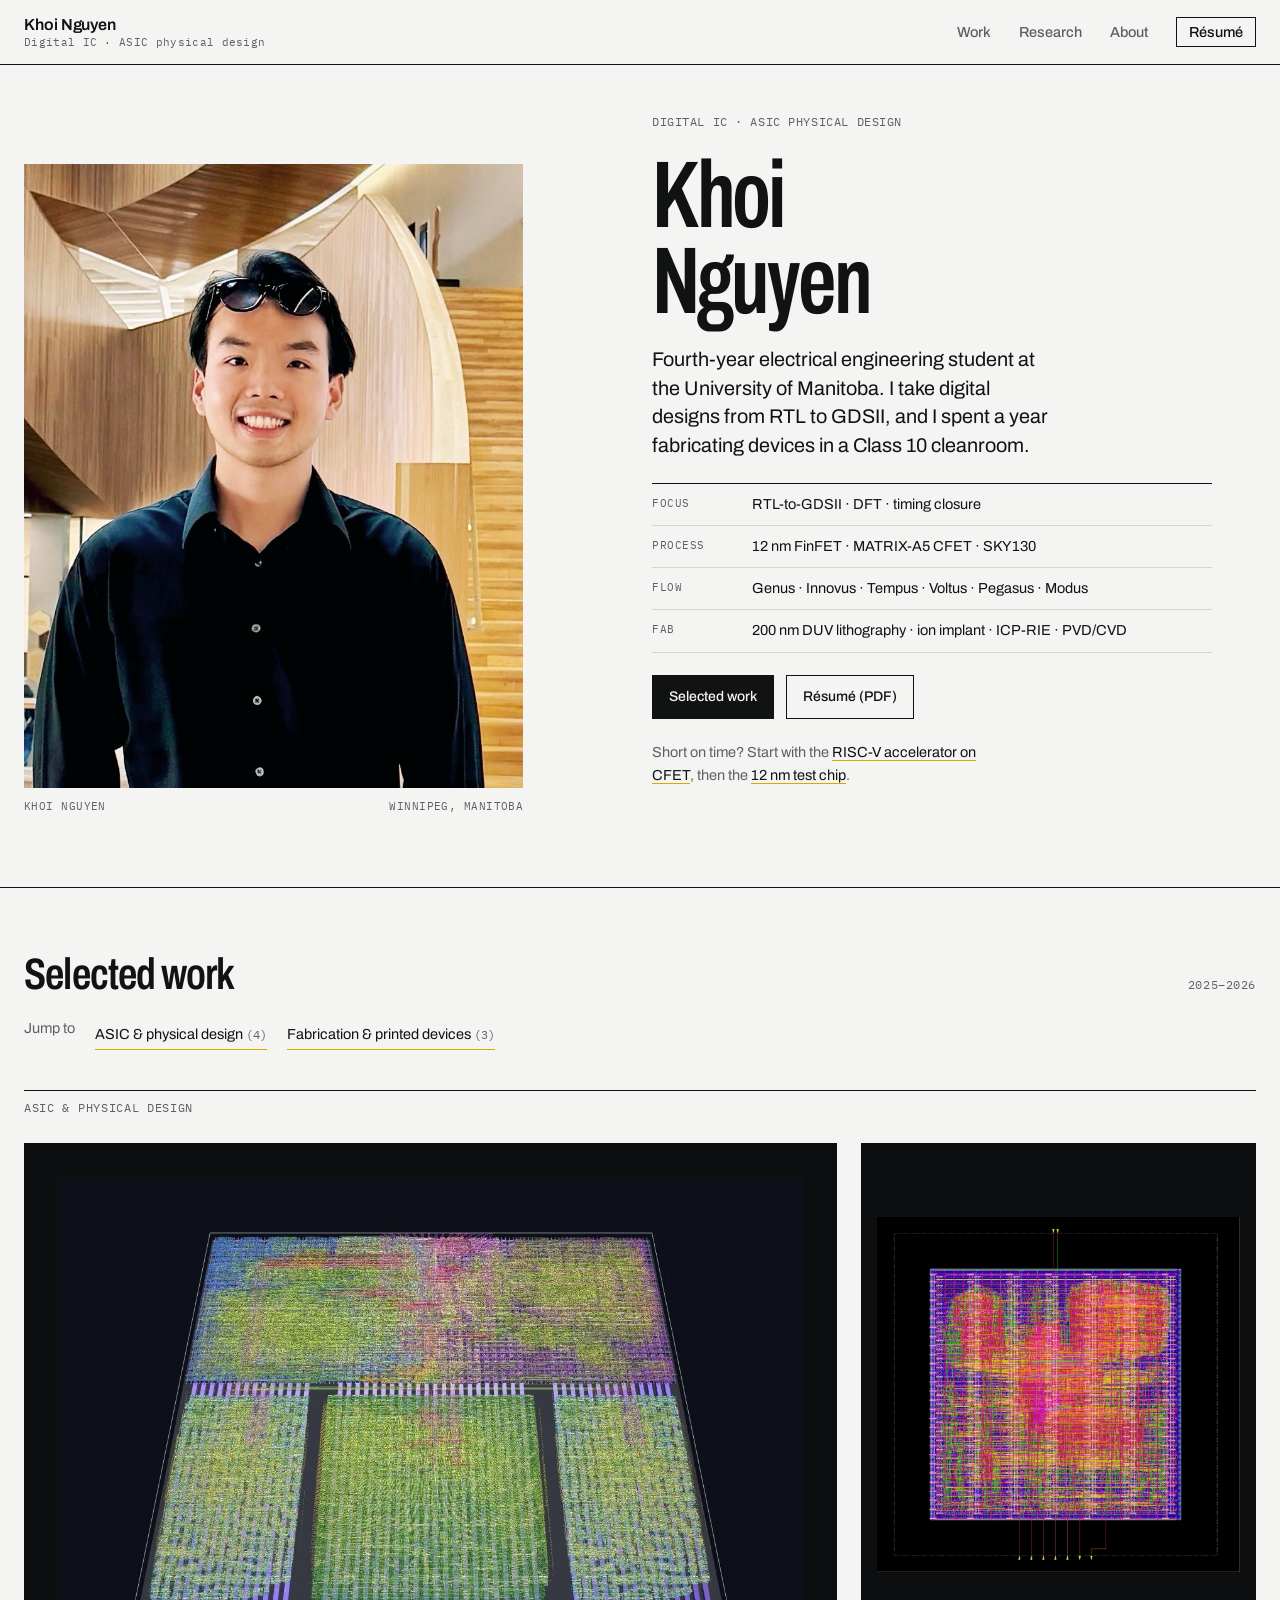
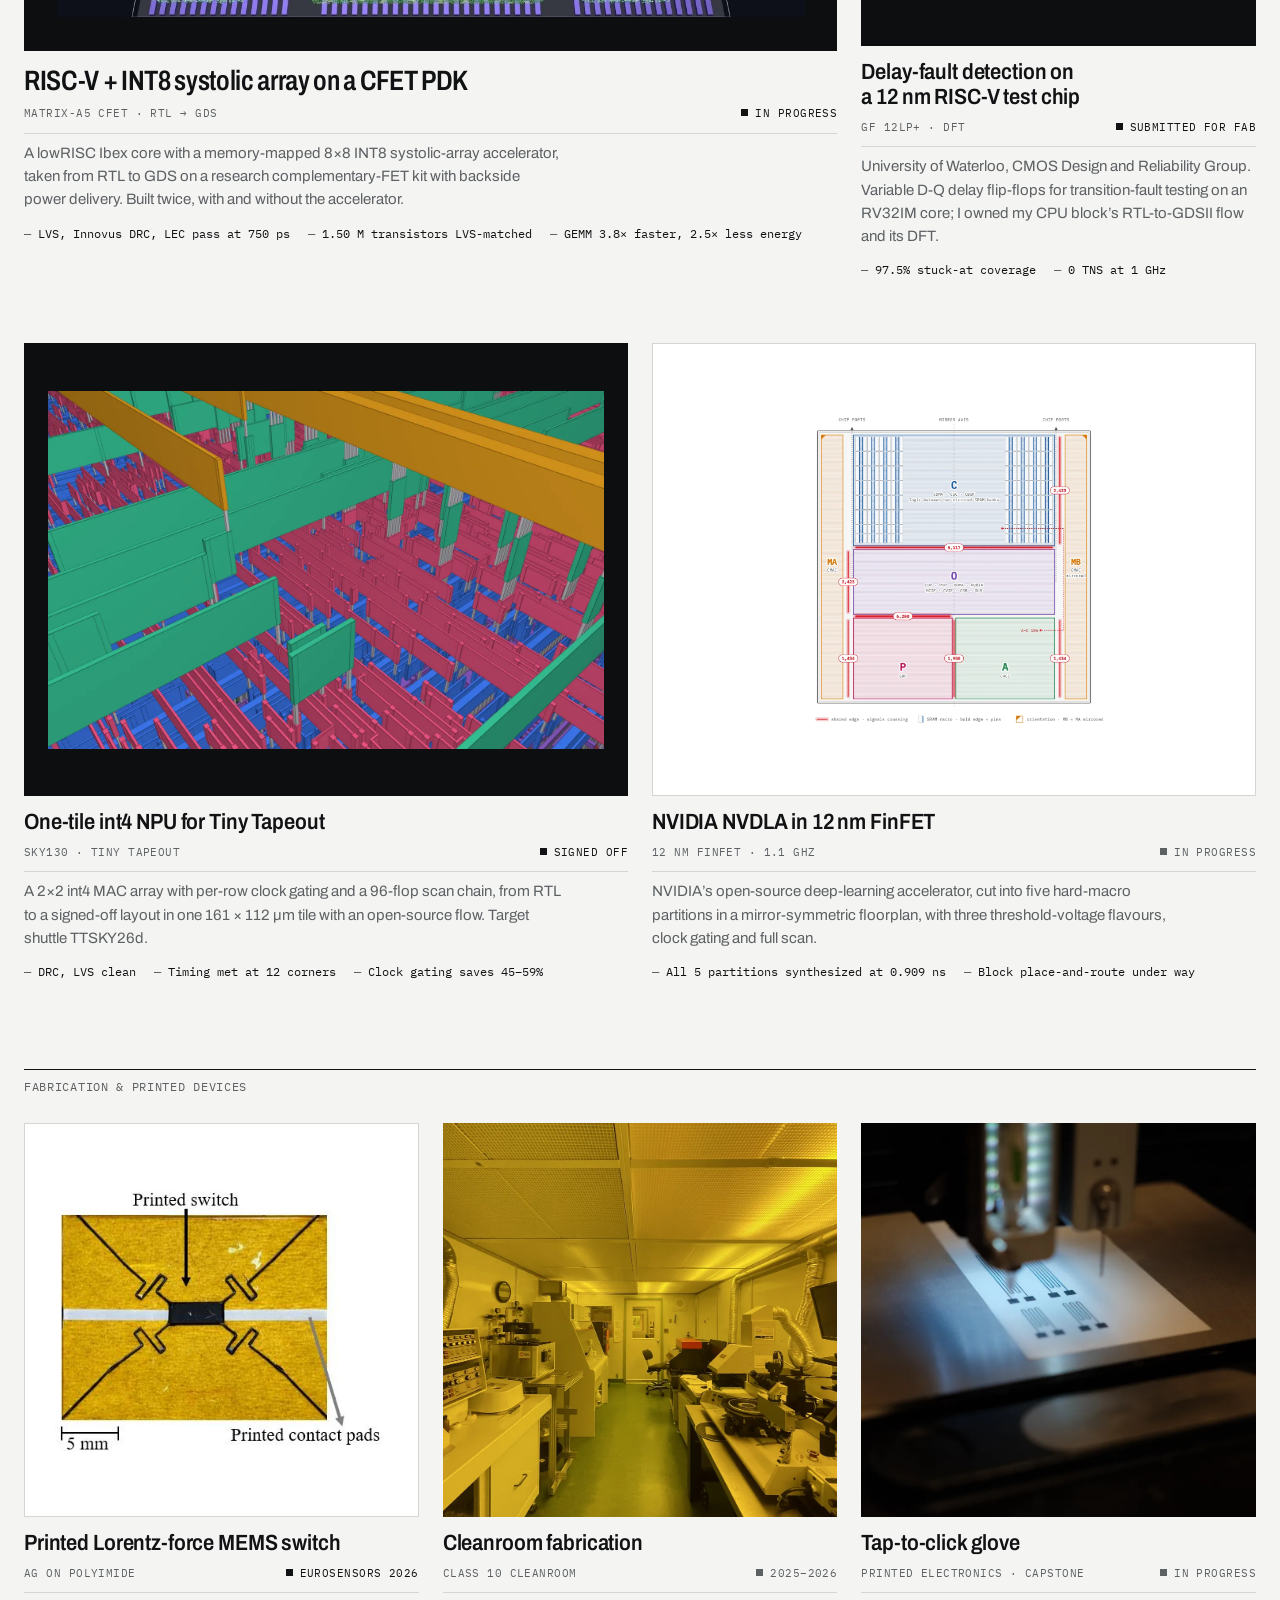
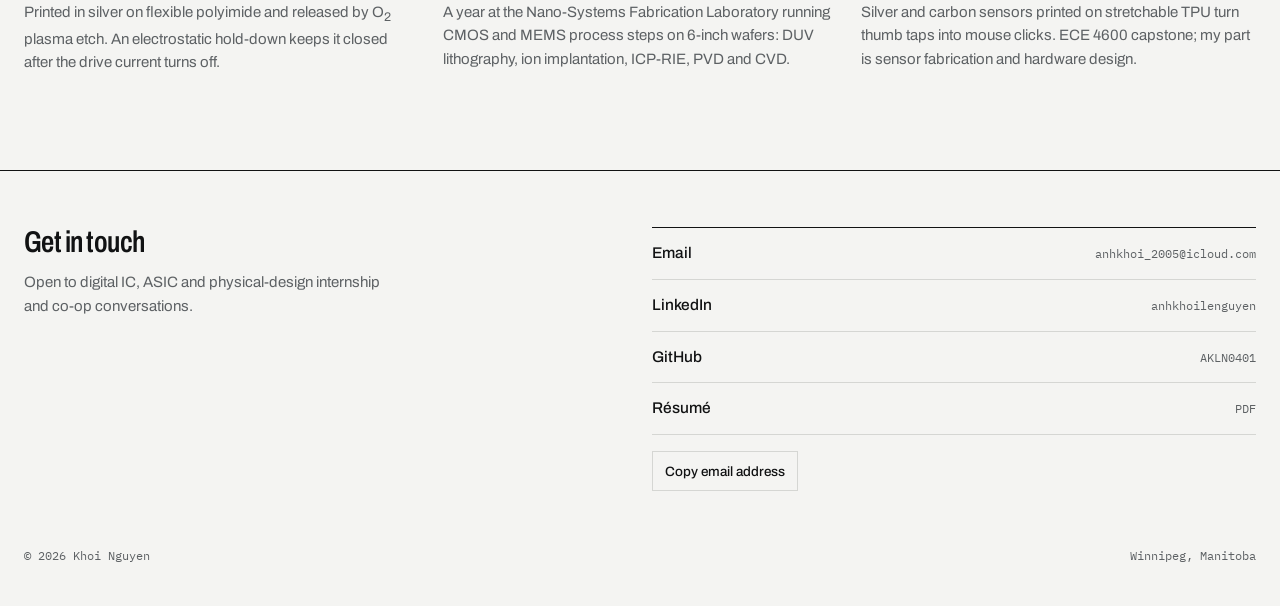
==== index.html @ d9e86873 "Add new lab photos and test-chip layouts; apply reference-site lessons New images - Glove: two lab p" ====
<!doctype html>
<html lang="en">
<head>
<meta charset="utf-8" />
<title>Khoi Nguyen — Digital IC / ASIC Design · Electrical Engineering</title>
<meta name="description" content="Khoi Nguyen, electrical engineering student focused on digital IC and ASIC design: RTL-to-GDSII in 12 nm FinFET, synthesis, DFT, physical design and timing, with hands-on cleanroom CMOS and MEMS fabrication." />
<meta name="viewport" content="width=device-width, initial-scale=1" />
<link rel="canonical" href="https://akln0401.github.io/portfolio/" />
<link rel="icon" type="image/svg+xml" href="assets/favicon.svg" />
<link rel="icon" type="image/png" sizes="32x32" href="assets/favicon-32.png" />
<link rel="apple-touch-icon" sizes="180x180" href="assets/apple-touch-icon.png" />
<meta name="theme-color" content="#f4f4f2" />
<meta name="author" content="Khoi Nguyen" />
<meta property="og:type" content="website" />
<meta property="og:site_name" content="Khoi Nguyen — Engineering Portfolio" />
<meta property="og:title" content="Khoi Nguyen — Digital IC · ASIC Physical Design" />
<meta property="og:description" content="Electrical engineering student in digital IC and ASIC design: RTL-to-GDSII in 12 nm FinFET, NVDLA and NPU accelerator implementation, synthesis, DFT, physical design and timing closure." />
<meta property="og:url" content="https://akln0401.github.io/portfolio/" />
<meta property="og:image" content="https://akln0401.github.io/portfolio/assets/og/home.jpg?v=20261125" />
<meta property="og:image:secure_url" content="https://akln0401.github.io/portfolio/assets/og/home.jpg?v=20261125" />
<meta property="og:image:width" content="1200" />
<meta property="og:image:height" content="630" />
<meta property="og:image:type" content="image/jpeg" />
<meta property="og:image:alt" content="Portrait of Khoi Nguyen next to the name and the line: RTL-to-GDSII in 12 nm FinFET, CFET and SKY130; Class 10 cleanroom fabrication" />
<meta property="og:locale" content="en_CA" />
<meta name="twitter:card" content="summary_large_image" />
<meta name="twitter:title" content="Khoi Nguyen — Digital IC · ASIC Physical Design" />
<meta name="twitter:description" content="Electrical engineering student in digital IC and ASIC design: RTL-to-GDSII in 12 nm FinFET, NVDLA and NPU accelerator implementation, synthesis, DFT, physical design and timing closure." />
<meta name="twitter:image" content="https://akln0401.github.io/portfolio/assets/og/home.jpg?v=20261125" />
<meta name="twitter:image:alt" content="Portrait of Khoi Nguyen next to the name and the line: RTL-to-GDSII in 12 nm FinFET, CFET and SKY130; Class 10 cleanroom fabrication" />
<link rel="preconnect" href="https://fonts.googleapis.com" />
<link rel="preconnect" href="https://fonts.gstatic.com" crossorigin />
<link href="https://fonts.googleapis.com/css2?family=Archivo:wdth,wght@62..125,400..700&family=IBM+Plex+Mono:wght@400;500&display=swap" rel="stylesheet" />
<link rel="stylesheet" href="css/style.css?v=20261125" />
</head>
<body>
<a class="skip-link" href="#main">Skip to content</a>

<header class="site-header">
  <div class="wrap">
    <a class="logo" href="index.html">
      <strong>Khoi Nguyen</strong>
      <span>Digital IC &middot; ASIC physical design</span>
    </a>
    <nav aria-label="Primary">
      <ul class="nav-list" id="nav-list">
        <li><a href="index.html#work">Work</a></li>
        <li><a href="research.html">Research</a></li>
        <li><a href="about.html">About</a></li>
        <li><a class="nav-cv" href="assets/khoi-nguyen-cv.pdf">R&eacute;sum&eacute;</a></li>
      </ul>
    </nav>
    <button class="nav-toggle" aria-label="Open menu" aria-expanded="false" aria-controls="nav-list">
      <span class="nav-toggle-bars"><span></span><span></span><span></span></span>
    </button>
  </div>
</header>

<main id="main">

  <section class="home-hero" aria-labelledby="name">
    <div class="wrap">
      <figure class="home-portrait">
        <img src="assets/khoi-nguyen-portrait.jpg" width="800" height="1000" decoding="async" fetchpriority="high"
             alt="Portrait of Khoi Nguyen" />
        <figcaption><span>Khoi Nguyen</span><span>Winnipeg, Manitoba</span></figcaption>
      </figure>

      <div class="home-intro">
        <p class="label">Digital IC &middot; ASIC physical design</p>
        <h1 id="name">Khoi<br />Nguyen</h1>
        <p class="home-lede">Fourth-year electrical engineering student at the University of Manitoba. I take digital designs from RTL to GDSII, and I spent a year fabricating devices in a Class&nbsp;10 cleanroom.</p>
        <dl class="home-facts">
          <div><dt>Focus</dt><dd>RTL-to-GDSII &middot; DFT &middot; timing closure</dd></div>
          <div><dt>Process</dt><dd>12&nbsp;nm FinFET &middot; MATRIX-A5 CFET &middot; SKY130</dd></div>
          <div><dt>Flow</dt><dd>Genus &middot; Innovus &middot; Tempus &middot; Voltus &middot; Pegasus &middot; Modus</dd></div>
          <div><dt>Fab</dt><dd>200&nbsp;nm DUV lithography &middot; ion implant &middot; ICP-RIE &middot; PVD/CVD</dd></div>
        </dl>
        <div class="home-links">
          <a class="btn btn-primary" href="#work">Selected work</a>
          <a class="btn" href="assets/khoi-nguyen-cv.pdf">R&eacute;sum&eacute; (PDF)</a>
        </div>
        <p class="home-start">Short on time? Start with the <a href="projects/gaa-sysarray.html">RISC-V accelerator on CFET</a>, then the <a href="research.html#delay-fault">12&nbsp;nm test chip</a>.</p>
      </div>
    </div>
  </section>

  <section class="work" id="work" aria-labelledby="work-title">
    <div class="wrap">
      <div class="work-head">
        <h2 id="work-title">Selected work</h2>
        <span class="label">2025&ndash;2026</span>
      </div>

      <p class="work-jump">Jump to <a href="#asic">ASIC &amp; physical design <span>(4)</span></a> <a href="#fab">Fabrication &amp; printed devices <span>(3)</span></a></p>

      <h3 class="work-group" id="asic">ASIC &amp; physical design</h3>
      <div class="work-grid">
        <a class="card card--l" href="projects/gaa-sysarray.html">
          <figure class="card-media card-media--plate">
            <img src="assets/gaa/chip3d.webp" width="1190" height="700" loading="lazy" decoding="async"
                 alt="ibex_npu_top rendered in 3D from the routed GDS: the CPU cell band on top, two SRAM macros and the systolic-array macro along the bottom" />
          </figure>
          <h4><span>RISC-V + INT8 systolic array on a CFET PDK</span></h4>
          <p class="card-meta"><span>MATRIX-A5 CFET &middot; RTL &rarr; GDS</span><span class="status is-live">In progress</span></p>
          <p class="card-sum">A lowRISC Ibex core with a memory-mapped 8&times;8 INT8 systolic-array accelerator, taken from RTL to GDS on a research complementary-FET kit with backside power delivery. Built twice, with and without the accelerator.</p>
          <ul class="card-facts">
            <li>LVS, Innovus DRC, LEC pass at 750&nbsp;ps</li>
            <li>1.50&nbsp;M transistors LVS-matched</li>
            <li>GEMM 3.8&times; faster, 2.5&times; less energy</li>
          </ul>
        </a>
        <a class="card card--s" href="research.html#delay-fault">
          <figure class="card-media card-media--plate">
            <img src="assets/riscv/core-routed.webp" width="666" height="651" loading="lazy" decoding="async"
                 alt="Innovus view of the routed RISC-V core block from the 12 nm test chip" />
          </figure>
          <h4><span>Delay-fault detection on a 12&nbsp;nm RISC-V test chip</span></h4>
          <p class="card-meta"><span>GF 12LP+ &middot; DFT</span><span class="status is-live">Submitted for fab</span></p>
          <p class="card-sum">University of Waterloo, CMOS Design and Reliability Group. Variable D-Q delay flip-flops for transition-fault testing on an RV32IM core; I owned my CPU block&rsquo;s RTL-to-GDSII flow and its DFT.</p>
          <ul class="card-facts">
            <li>97.5% stuck-at coverage</li>
            <li>0 TNS at 1&nbsp;GHz</li>
          </ul>
        </a>
        <a class="card card--m" href="projects/npu-tapeout.html">
          <figure class="card-media card-media--plate">
            <img src="assets/npu/close3d.webp" width="1400" height="900" loading="lazy" decoding="async"
                 alt="Close 3D view of the routed NPU tile in the SkyWater SKY130 layer stack" />
          </figure>
          <h4><span>One-tile int4 NPU for Tiny Tapeout</span></h4>
          <p class="card-meta"><span>SKY130 &middot; Tiny Tapeout</span><span class="status is-live">Signed off</span></p>
          <p class="card-sum">A 2&times;2 int4 MAC array with per-row clock gating and a 96-flop scan chain, from RTL to a signed-off layout in one 161&nbsp;&times;&nbsp;112&nbsp;&micro;m tile with an open-source flow. Target shuttle TTSKY26d.</p>
          <ul class="card-facts">
            <li>DRC, LVS clean</li>
            <li>Timing met at 12 corners</li>
            <li>Clock gating saves 45&ndash;59%</li>
          </ul>
        </a>
        <a class="card card--m" href="projects/nvdla.html">
          <figure class="card-media card-media--sheet">
            <img src="assets/cards/nvdla.webp" width="1400" height="1237" loading="lazy" decoding="async"
                 alt="Planned NVDLA floorplan drawn to scale: partition C with two mirrored SRAM banks on top, partition O in the middle, P and A below, and the two mirrored CMAC partitions MA and MB along the sides" />
          </figure>
          <h4><span>NVIDIA NVDLA in 12&nbsp;nm FinFET</span></h4>
          <p class="card-meta"><span>12&nbsp;nm FinFET &middot; 1.1&nbsp;GHz</span><span class="status">In progress</span></p>
          <p class="card-sum">NVIDIA&rsquo;s open-source deep-learning accelerator, cut into five hard-macro partitions in a mirror-symmetric floorplan, with three threshold-voltage flavours, clock gating and full scan.</p>
          <ul class="card-facts">
            <li>All 5 partitions synthesized at 0.909&nbsp;ns</li>
            <li>Block place-and-route under way</li>
          </ul>
        </a>
      </div>

      <h3 class="work-group" id="fab">Fabrication &amp; printed devices</h3>
      <div class="work-grid">
        <a class="card card--t" href="projects/mems-switch.html">
          <figure class="card-media card-media--sheet">
            <img src="assets/mems/fig3-fabricated.webp" width="438" height="341" loading="lazy" decoding="async"
                 alt="Photograph of the fabricated printed switch on polyimide, with the switch at the centre and printed contact pads, 5 mm scale bar" />
          </figure>
          <h4><span>Printed Lorentz-force MEMS switch</span></h4>
          <p class="card-meta"><span>Ag on polyimide</span><span class="status is-live">EUROSENSORS 2026</span></p>
          <p class="card-sum">Printed in silver on flexible polyimide and released by O<sub>2</sub> plasma etch. An electrostatic hold-down keeps it closed after the drive current turns off.</p>
        </a>
        <a class="card card--t" href="research.html#fabrication">
          <figure class="card-media">
            <img src="assets/lab-litho-bay.webp" width="1000" height="1333" loading="lazy" decoding="async"
                 alt="The photolithography bay under yellow filtered light, with process benches along both walls" />
          </figure>
          <h4><span>Cleanroom fabrication</span></h4>
          <p class="card-meta"><span>Class 10 cleanroom</span><span class="status">2025&ndash;2026</span></p>
          <p class="card-sum">A year at the Nano-Systems Fabrication Laboratory running CMOS and MEMS process steps on 6-inch wafers: DUV lithography, ion implantation, ICP-RIE, PVD and CVD.</p>
        </a>
        <a class="card card--t" href="projects/glove.html">
          <figure class="card-media">
            <img src="assets/glove/09_printing_photo.webp" width="933" height="1400" loading="lazy" decoding="async"
                 style="object-position:50% 62%"
                 alt="The Voltera NOVA printing serpentine sensor traces onto film" />
          </figure>
          <h4><span>Tap-to-click glove</span></h4>
          <p class="card-meta"><span>Printed electronics &middot; capstone</span><span class="status">In progress</span></p>
          <p class="card-sum">Silver and carbon sensors printed on stretchable TPU turn thumb taps into mouse clicks. ECE 4600 capstone; my part is sensor fabrication and hardware design.</p>
        </a>
      </div>
    </div>
  </section>

</main>

<footer class="site-footer" id="contact">
  <div class="wrap footer-grid">
    <div class="footer-lead">
      <h2>Get in touch</h2>
      <p>Open to digital IC, ASIC and physical-design internship and co-op conversations.</p>
    </div>
    <ul class="footer-links">
      <li><a href="mailto:anhkhoi_2005@icloud.com"><span>Email</span><span>anhkhoi_2005@icloud.com</span></a></li>
      <li><a href="https://www.linkedin.com/in/anhkhoilenguyen/" target="_blank" rel="noopener"><span>LinkedIn</span><span>anhkhoilenguyen</span></a></li>
      <li><a href="https://github.com/AKLN0401" target="_blank" rel="noopener"><span>GitHub</span><span>AKLN0401</span></a></li>
      <li><a href="assets/khoi-nguyen-cv.pdf"><span>R&eacute;sum&eacute;</span><span>PDF</span></a></li>
    </ul>
    <p class="footer-copy"><button type="button" class="copy-email" data-email="anhkhoi_2005@icloud.com">Copy email address</button> <span class="copy-status" role="status" aria-live="polite"></span></p>
    <div class="footer-base">
      <span>&copy; <span data-year>2026</span> Khoi Nguyen</span>
      <span>Winnipeg, Manitoba</span>
    </div>
  </div>
</footer>

<script src="js/main.js"></script>
</body>
</html>
---- css/style.css ----
/* ============================================================
   Khoi Nguyen — Engineering Portfolio, V2
   One stylesheet, one layer. Sections:
   1 tokens · 2 base · 3 header · 4 footer · 5 home · 6 work cards
   7 shared components (tables, figures, disclosure, process)
   8 about · 9 research · 10 case-study shell · 11 responsive
   ============================================================ */

/* 1 · Tokens
   Layout: 12-column grid, 24 px gutters, 1280 px measure.
   Cool grey paper so the warm cleanroom photographs stand apart;
   EDA captures sit on a near-black plate; amber only as a trace. */
:root {
  --ink: #111213;
  --paper: #f4f4f2;
  --paper-raised: #eaeae7;
  --sheet: #ffffff;
  --plate: #0d0e0f;
  --muted: #5d6164;
  --line: #d5d6d3;
  --accent: #111213;
  --accent-ink: #f4f4f2;
  --amber: #e2a400;
  --clay: #e2a400; /* legacy name used by older page-level rules */

  --font-display: "Archivo", "Helvetica Neue", Arial, sans-serif;
  --font-body: "Archivo", "Helvetica Neue", Arial, sans-serif;
  --font-mono: "IBM Plex Mono", ui-monospace, "SFMono-Regular", Consolas, monospace;

  --max-w: 1280px;
  --gutter: 24px;
  --col-gap: 24px;
  --header-h: 64px;

  --dur-fast: 120ms;
  --dur-med: 200ms;
  --ease: cubic-bezier(0.2, 0.6, 0.2, 1);
  --ease-settle: cubic-bezier(0.2, 0.8, 0.2, 1);  /* long, soft settle; no overshoot */
  --ease-reveal: cubic-bezier(0.52, 0.16, 0.24, 1);
}

/* 2 · Base */
*, *::before, *::after { box-sizing: border-box; }
html { -webkit-text-size-adjust: 100%; scroll-padding-top: calc(var(--header-h) + 16px); }
body {
  margin: 0;
  background: var(--paper);
  color: var(--ink);
  font-family: var(--font-body);
  font-size: 16.5px;
  line-height: 1.6;
  font-variation-settings: "wdth" 100;
  -webkit-font-smoothing: antialiased;
  text-rendering: optimizeLegibility;
}
::selection { background: var(--amber); color: var(--ink); }
img { max-width: 100%; display: block; }
ul { margin: 0; padding: 0; list-style: none; }
p { margin: 0; }
a { color: inherit; text-decoration-thickness: 1px; text-decoration-color: var(--amber); text-underline-offset: 3px; }
a:hover { text-decoration-color: currentColor; }
strong, b { font-weight: 600; }
code, kbd, samp { font-family: var(--font-mono); font-size: 0.9em; }
svg text { font-family: var(--font-mono); }

h1, h2, h3, h4 { font-family: var(--font-display); margin: 0; text-wrap: balance; }
h1, h2 {
  font-weight: 600;
  font-variation-settings: "wdth" 72;
  letter-spacing: -0.018em;
  line-height: 1.02;
}
h3, h4 { font-weight: 600; letter-spacing: -0.003em; line-height: 1.25; }

.wrap { max-width: var(--max-w); margin: 0 auto; padding: 0 var(--gutter); }
.skip-link {
  position: absolute; left: -9999px; top: 0; z-index: 200;
  background: var(--ink); color: var(--paper); padding: 12px 18px;
  font-family: var(--font-mono); font-size: 13px;
}
.skip-link:focus { left: var(--gutter); top: var(--gutter); }
:focus-visible { outline: 2px solid var(--ink); outline-offset: 3px; }

.label, .section-index {
  font-family: var(--font-mono);
  font-size: 11.5px;
  font-weight: 400;
  letter-spacing: 0.05em;
  text-transform: uppercase;
  color: var(--muted);
  font-variant-numeric: tabular-nums;
}
.rule { border: none; border-top: 1px solid var(--line); margin: 0; }

.section { padding: clamp(64px, 8vw, 112px) 0; border-top: 1px solid var(--ink); }
.section-head {
  display: flex; align-items: baseline; justify-content: space-between;
  gap: 24px; margin-bottom: 40px; flex-wrap: wrap;
}
.section-head h2 { font-size: clamp(26px, 3.2vw, 36px); }
.section-index { white-space: nowrap; }

.btn {
  display: inline-flex; align-items: center; gap: 8px;
  font-family: var(--font-body); font-size: 14px; font-weight: 500;
  text-decoration: none; padding: 10px 16px; min-height: 44px;
  border: 1px solid var(--ink); color: var(--ink); background: transparent;
  transition: background var(--dur-fast) var(--ease), color var(--dur-fast) var(--ease);
}
.btn:hover { background: var(--ink); color: var(--paper); }
.btn:active { transform: scale(0.97); transition-duration: 60ms; }
.btn-primary { background: var(--ink); color: var(--paper); }
.btn-primary:hover { background: transparent; color: var(--ink); }

/* 3 · Header */
.site-header {
  position: sticky; top: 0; z-index: 100;
  background: var(--paper);
  border-bottom: 1px solid var(--ink);
}
.site-header .wrap {
  display: flex; align-items: center; justify-content: space-between;
  gap: 24px; height: var(--header-h);
}
.logo { text-decoration: none; display: flex; flex-direction: column; line-height: 1.15; }
.logo strong { font-family: var(--font-display); font-size: 16px; font-weight: 600; letter-spacing: -0.005em; }
.logo span { font-family: var(--font-mono); font-size: 10.5px; color: var(--muted); letter-spacing: 0.03em; margin-top: 2px; }
.nav-list { display: flex; align-items: center; gap: 28px; }
.nav-list a {
  text-decoration: none; font-size: 14.5px; font-weight: 500; color: var(--muted);
  padding: 6px 0; border-bottom: 1px solid transparent;
  transition: color var(--dur-fast) var(--ease), border-color var(--dur-fast) var(--ease);
}
.nav-list a:hover { color: var(--ink); }
.nav-list a[aria-current="page"] { color: var(--ink); border-bottom-color: var(--ink); }
.nav-list a.nav-cv { color: var(--ink); border: 1px solid var(--ink); padding: 6px 12px; }
.nav-list a.nav-cv:hover { background: var(--ink); color: var(--paper); }

.nav-toggle {
  display: none; background: none; border: 1px solid var(--ink);
  width: 44px; height: 44px; align-items: center; justify-content: center; cursor: pointer; color: var(--ink);
}
.nav-toggle-bars { position: relative; width: 18px; height: 12px; }
.nav-toggle-bars span {
  position: absolute; left: 0; right: 0; height: 1.5px; background: var(--ink);
  transition: transform var(--dur-med) var(--ease), opacity var(--dur-med) var(--ease);
}
.nav-toggle-bars span:nth-child(1) { top: 0; }
.nav-toggle-bars span:nth-child(2) { top: 50%; margin-top: -0.75px; }
.nav-toggle-bars span:nth-child(3) { bottom: 0; }
.nav-toggle[aria-expanded="true"] .nav-toggle-bars span:nth-child(1) { transform: translateY(5.25px) rotate(45deg); }
.nav-toggle[aria-expanded="true"] .nav-toggle-bars span:nth-child(2) { opacity: 0; }
.nav-toggle[aria-expanded="true"] .nav-toggle-bars span:nth-child(3) { transform: translateY(-5.25px) rotate(-45deg); }

/* 4 · Footer (contact on every page) */
.site-footer { border-top: 1px solid var(--ink); padding: 56px 0 40px; margin-top: 0; }
.footer-grid {
  display: grid; grid-template-columns: repeat(12, minmax(0, 1fr));
  column-gap: var(--col-gap); row-gap: 32px; align-items: start;
}
.footer-lead { grid-column: 1 / 6; }
.footer-lead h2 { font-size: clamp(24px, 2.6vw, 30px); max-width: 16ch; }
.footer-lead p { margin-top: 12px; color: var(--muted); max-width: 40ch; font-size: 15px; }
.footer-links { grid-column: 7 / 13; border-top: 1px solid var(--ink); }
.footer-links li { border-bottom: 1px solid var(--line); }
.footer-links a {
  display: flex; justify-content: space-between; align-items: baseline; gap: 16px;
  padding: 13px 0; text-decoration: none; font-size: 15.5px; font-weight: 500;
}
.footer-links a span:last-child { font-family: var(--font-mono); font-size: 12px; font-weight: 400; color: var(--muted); }
.footer-links a:hover span:first-child { text-decoration: underline; text-decoration-color: var(--amber); }
.footer-base {
  grid-column: 1 / 13; display: flex; justify-content: space-between; gap: 16px; flex-wrap: wrap;
  font-family: var(--font-mono); font-size: 11.5px; color: var(--muted); padding-top: 24px;
}

/* 5 · Home */
.home-hero { padding: 48px 0 72px; }
.home-hero .wrap {
  display: grid; grid-template-columns: repeat(12, minmax(0, 1fr));
  column-gap: var(--col-gap); align-items: end;
}
.home-portrait { grid-column: 1 / 6; margin: 0; }
.home-portrait img { width: 100%; height: auto; aspect-ratio: 4 / 5; object-fit: cover; background: var(--paper-raised); }
.home-portrait figcaption {
  display: flex; justify-content: space-between; gap: 12px; margin-top: 10px;
  font-family: var(--font-mono); font-size: 11px; letter-spacing: 0.04em; text-transform: uppercase; color: var(--muted);
}
.home-intro { grid-column: 7 / 13; display: flex; flex-direction: column; gap: 22px; padding-bottom: 28px; }
.home-intro h1 {
  font-size: clamp(52px, 7.4vw, 104px);
  font-variation-settings: "wdth" 64;
  line-height: 0.9;
  letter-spacing: -0.03em;
}
.home-lede { font-size: clamp(18px, 1.55vw, 21px); line-height: 1.45; max-width: 36ch; }
.home-facts { margin: 0; border-top: 1px solid var(--ink); max-width: 560px; }
.home-facts div {
  display: grid; grid-template-columns: 84px 1fr; gap: 16px;
  padding: 9px 0; border-bottom: 1px solid var(--line);
}
.home-facts dt {
  font-family: var(--font-mono); font-size: 11px; letter-spacing: 0.05em;
  text-transform: uppercase; color: var(--muted); padding-top: 2px;
}
.home-facts dd { margin: 0; font-size: 14.5px; }
.home-links { display: flex; gap: 12px; flex-wrap: wrap; }

/* 6 · Work cards */
.work { padding: 64px 0 96px; border-top: 1px solid var(--ink); }
.work-head {
  display: flex; justify-content: space-between; align-items: baseline;
  gap: 16px; flex-wrap: wrap; margin-bottom: 36px;
}
.work-head h2 { font-size: clamp(30px, 3.6vw, 44px); }
.work-grid {
  display: grid; grid-template-columns: repeat(12, minmax(0, 1fr));
  column-gap: var(--col-gap); row-gap: 64px; align-items: start;
}
.card { display: flex; flex-direction: column; text-decoration: none; color: inherit; min-width: 0; }
.card--l { grid-column: span 8; }
.card--s { grid-column: span 4; }
.card--m { grid-column: span 6; }
.card--t { grid-column: span 4; }

.card-media { margin: 0; overflow: hidden; background: var(--paper-raised); position: relative; }
.card-media img { width: 100%; height: 100%; object-fit: cover; transition: transform 400ms var(--ease-settle); }
.card--l .card-media { aspect-ratio: 16 / 10; }
.card--s .card-media { aspect-ratio: 4 / 5.1; }
.card--m .card-media { aspect-ratio: 4 / 3; }
.card--t .card-media { aspect-ratio: 1 / 1; }
.card-media--plate { background: var(--plate); }
.card-media--plate img { object-fit: contain; padding: 4%; }
.card-media--sheet { background: var(--sheet); border: 1px solid var(--line); }
.card-media--sheet img { object-fit: contain; padding: 6%; }
.card:hover .card-media img { transform: scale(1.015); }

.card-meta {
  display: flex; justify-content: space-between; gap: 12px; flex-wrap: wrap;
  margin-top: 8px; padding-bottom: 10px; border-bottom: 1px solid var(--line);
  font-family: var(--font-mono); font-size: 11px; letter-spacing: 0.04em;
  text-transform: uppercase; color: var(--muted);
}
.card-meta .status::before { content: ""; display: inline-block; width: 7px; height: 7px; margin-right: 7px; background: currentColor; vertical-align: 1px; }
.card-meta .status.is-live { color: var(--ink); }
.card h4 { font-size: clamp(19px, 1.1rem + 0.35vw, 22px); line-height: 1.15; margin-top: 14px; font-variation-settings: "wdth" 88; letter-spacing: -0.006em; }
.card--l h4 { font-size: clamp(22px, 1.2rem + 0.9vw, 28px); font-variation-settings: "wdth" 78; letter-spacing: -0.012em; }
.card h4 span { text-decoration: underline; text-decoration-color: transparent; text-underline-offset: 4px; transition: text-decoration-color var(--dur-fast) var(--ease); }
.card:hover h4 span, .card:focus-visible h4 span { text-decoration-color: var(--amber); }
.card-sum { margin-top: 8px; color: var(--muted); font-size: 15px; line-height: 1.55; max-width: 60ch; }
.card-facts { margin-top: 12px; display: flex; flex-wrap: wrap; gap: 6px 18px; font-family: var(--font-mono); font-size: 12px; }
.card-facts li { white-space: nowrap; }
.card-facts li::before { content: "— "; color: var(--muted); }

/* 6b · Work groups, reader path, motion, contents bar, copy email */
.home-start { font-size: 14.5px; color: var(--muted); max-width: 46ch; }
.home-start a { color: var(--ink); }
.work-jump { display: flex; flex-wrap: wrap; gap: 6px 20px; margin: -16px 0 40px; font-size: 14.5px; color: var(--muted); }
.work-jump a { color: var(--ink); text-decoration: none; border-bottom: 1px solid var(--amber); padding: 6px 0 2px; }
.work-jump a:hover { border-bottom-color: var(--ink); }
.work-jump span { font-family: var(--font-mono); font-size: 12px; color: var(--muted); }
.work-group {
  font-family: var(--font-mono); font-size: 11.5px; font-weight: 400; letter-spacing: 0.06em; text-transform: uppercase;
  color: var(--muted); border-top: 1px solid var(--ink); padding-top: 10px; margin: 0 0 28px;
  scroll-margin-top: calc(var(--header-h) + 16px);
}
.work-grid + .work-group { margin-top: 88px; }

@media (prefers-reduced-motion: no-preference) {
  .card { transition: opacity 600ms var(--ease-reveal), transform 600ms var(--ease-reveal); }
  .card.is-pending { opacity: 0; transform: translateY(16px); }
}

.toc { position: sticky; top: var(--header-h); z-index: 90; background: var(--paper); border-bottom: 1px solid var(--line); }
.toc ol {
  list-style: none; margin: 0; padding: 0; display: flex; gap: 22px; overflow-x: auto; scrollbar-width: none;
  counter-reset: toc;
}
.toc ol::-webkit-scrollbar { display: none; }
.toc li { flex: none; }
.toc a {
  display: block; padding: 12px 0 10px; text-decoration: none; white-space: nowrap;
  font-size: 13.5px; color: var(--muted); border-bottom: 2px solid transparent;
  transition: color var(--dur-fast) var(--ease), border-color var(--dur-fast) var(--ease);
}
.toc a:hover { color: var(--ink); }
.toc a[aria-current="true"] { color: var(--ink); border-bottom-color: var(--amber); }
html.has-toc { scroll-padding-top: calc(var(--header-h) + 64px); }

.footer-copy { grid-column: 7 / 13; display: flex; align-items: center; gap: 12px; flex-wrap: wrap; margin-top: -16px; }
.copy-email {
  font: 500 13.5px var(--font-body); color: var(--ink); background: none; cursor: pointer;
  border: 1px solid var(--line); padding: 8px 12px; min-height: 40px;
  transition: border-color var(--dur-fast) var(--ease), transform 60ms var(--ease);
}
.copy-email:hover { border-color: var(--ink); }
.copy-email:active { transform: scale(0.97); }
.copy-status { font-family: var(--font-mono); font-size: 12px; color: var(--muted); }

/* 7 · Shared components: tables, certifications */
   Stats, charts & data tables
   ------------------------------------------------------------ */

.stat-row {
  display: grid;
  grid-template-columns: repeat(3, 1fr);
  gap: 1px;
  background: var(--line);
  border: 1px solid var(--line);
}

.stat-tile {
  background: var(--paper);
  padding: 24px 22px;
  display: flex;
  flex-direction: column;
  gap: 6px;
}

.stat-num {
  font-family: var(--font-display);
  font-size: clamp(26px, 4vw, 36px);
  font-weight: 500;
  letter-spacing: -0.01em;
  line-height: 1;
}

.stat-lab {
  font-family: var(--font-mono);
  font-size: 11px;
  text-transform: uppercase;
  letter-spacing: 0.06em;
  color: var(--muted);
}

.chart-frame {
  border: 1px solid var(--line);
  background: var(--paper-raised);
  padding: 22px;
  margin-top: 40px;
}

.chart-frame svg {
  width: 100%;
  height: auto;
  display: block;
  font-family: var(--font-mono);
}

.prose .note {
  font-family: var(--font-mono);
  font-size: 12.5px;
  color: var(--muted);
  border-left: 2px solid var(--line);
  padding-left: 14px;
  margin-top: 26px;
}

.table-scroll {
  overflow-x: auto;
  -webkit-overflow-scrolling: touch;
}

.data-table {
  width: 100%;
  border-collapse: collapse;
  font-size: 14px;
}

.data-table caption {
  text-align: left;
  font-family: var(--font-mono);
  font-size: 11px;
  text-transform: uppercase;
  letter-spacing: 0.06em;
  color: var(--muted);
  padding-bottom: 12px;
}

.data-table th,
.data-table td {
  text-align: right;
  padding: 11px 14px;
  border-bottom: 1px solid var(--line);
}

.data-table th:first-child,
.data-table td:first-child {
  text-align: left;
  font-family: var(--font-mono);
  font-size: 13px;
}

.data-table thead th {
  font-family: var(--font-mono);
  font-size: 10.5px;
  font-weight: 600;
  text-transform: uppercase;
  letter-spacing: 0.05em;
  color: var(--muted);
  border-bottom: 1px solid var(--ink);
}

.data-table tbody td {
  font-variant-numeric: tabular-nums;
}

.data-table tfoot td {
  font-variant-numeric: tabular-nums;
  font-weight: 600;
  border-bottom: none;
  border-top: 1px solid var(--ink);
}

@media (max-width: 680px) {
  .stat-row { grid-template-columns: 1fr; }
  .data-table { font-size: 12.5px; }
  .data-table th, .data-table td { padding: 9px 8px; }
}

/* ------------------------------------------------------------
   Certifications
   ------------------------------------------------------------ */

.cert-block {
  margin-top: 56px;
  padding-top: 32px;
  border-top: 1px solid var(--line);
}

.cert-list {
  margin-top: 16px;
  display: grid;
  gap: 1px;
  background: var(--line);
  border: 1px solid var(--line);
}

.cert-list li {
  background: var(--paper);
  display: grid;
  grid-template-columns: 1fr auto auto;
  align-items: baseline;
  gap: 8px 24px;
  padding: 18px 20px;
}

.cert-name {
  font-weight: 500;
  font-size: 15.5px;
}

.cert-issuer {
  font-family: var(--font-mono);
  font-size: 11px;
  text-transform: uppercase;
  letter-spacing: 0.05em;
  color: var(--muted);
}

.cert-date {
  font-family: var(--font-mono);
  font-size: 12px;
  color: var(--accent);
  white-space: nowrap;
}

@media (max-width: 680px) {
  .cert-list li {
    grid-template-columns: 1fr;
    gap: 6px;
  }
}

/* ------------------------------------------------------------

/* 7 · Shared components: inner-page prose, spec tables, process lists */
   Inner pages (about / research / project detail)
   ------------------------------------------------------------ */

.page-hero {
  padding: 56px 0 48px;
  border-top: none;
}

.page-hero h1 {
  font-size: clamp(30px, 4.5vw, 46px);
  margin-top: 18px;
  max-width: 20ch;
}

.page-hero .label {
  margin-bottom: 0;
}

.page-hero .dek {
  margin-top: 20px;
  color: var(--muted);
  max-width: 60ch;
  font-size: 17px;
}

.prose {
  max-width: 68ch;
}

.prose p {
  margin-bottom: 20px;
  font-size: 16px;
}

.prose p:last-child {
  margin-bottom: 0;
}

.two-col {
  display: grid;
  grid-template-columns: 1fr 1fr;
  gap: 56px;
}

.spec-table {
  width: 100%;
  border-collapse: collapse;
  font-size: 14px;
}

.spec-table tr {
  border-top: 1px solid var(--line);
}

.spec-table tr:last-child {
  border-bottom: 1px solid var(--line);
}

.spec-table th,
.spec-table td {
  text-align: left;
  padding: 12px 0;
  vertical-align: top;
}

.spec-table th {
  font-family: var(--font-mono);
  font-weight: 400;
  color: var(--muted);
  width: 40%;
  text-transform: uppercase;
  font-size: 11px;
  letter-spacing: 0.04em;
}

.about-columns {
  display: grid;
  grid-template-columns: 1fr 1fr;
  gap: 56px;
  align-items: start;
}

.interest-list li {
  border-top: 1px solid var(--line);
  padding: 16px 0;
  display: flex;
  justify-content: space-between;
  font-family: var(--font-mono);
  font-size: 13px;
}

.interest-list li:last-child {
  border-bottom: 1px solid var(--line);
}

.interest-list span:last-child {
  color: var(--muted);
}

.breadcrumb {
  font-family: var(--font-mono);
  font-size: 12px;
  color: var(--muted);
  text-decoration: none;
  display: inline-block;
  margin-bottom: 24px;
}

.breadcrumb:hover {
  color: var(--accent);
}

.process-list {
  counter-reset: step;
  display: flex;
  flex-direction: column;
}

.process-list li {
  border-top: 1px solid var(--line);
  padding: 20px 0;
  display: grid;
  grid-template-columns: 48px 1fr;
  gap: 20px;
}

.process-list li:last-child {
  border-bottom: 1px solid var(--line);
}

.process-list li::before {
  counter-increment: step;
  content: counter(step, decimal-leading-zero);
  font-family: var(--font-mono);
  color: var(--accent);
  font-size: 13px;
}

.process-list h4 {
  font-size: 15px;
  margin-bottom: 6px;
}

.process-list p {
  color: var(--muted);
  font-size: 14px;
}


}

/* ------------------------------------------------------------
   Physical-design figure gallery
   ------------------------------------------------------------ */

.pd-lede {
  max-width: 62ch;
  color: var(--muted);
  font-size: 14.5px;
  margin-bottom: 36px;
}

.pd-gallery {
  display: flex;
  flex-direction: column;
  gap: 40px;
}

.pd-figure {
  margin: 0;
}

.pd-figure a {
  display: block;
}

.pd-figure img {
  display: block;
  width: 100%;
  height: auto;
  background: var(--plate);
}

.pd-figure figcaption {
  margin-top: 14px;
  display: flex;
  justify-content: space-between;
  gap: 16px;
  font-family: var(--font-mono);
  font-size: 11px;
  letter-spacing: 0.02em;
  color: var(--muted);
}

.pd-note {
  margin-top: 14px;
  max-width: 62ch;
  color: var(--muted);
  font-size: 14.5px;
}

.pd-note code {
  font-family: var(--font-mono);
  font-size: 0.92em;
}

@media (max-width: 680px) {
  .pd-gallery { gap: 32px; }
  .pd-figure figcaption { flex-direction: column; gap: 4px; }
}

/* ------------------------------------------------------------
   Disclosure block
   ------------------------------------------------------------ */

.disclosure {
  display: grid;
  grid-template-columns: 1fr 1fr;
  gap: 48px;
  align-items: start;
}

.disclosure-col .label {
  margin-bottom: 18px;
}

.disclosure-list {
  list-style: none;
  margin: 0;
  padding: 0;
}

.disclosure-list li {
  position: relative;
  padding: 14px 0 14px 26px;
  border-top: 1px solid var(--line);
  color: var(--muted);
  font-size: 14.5px;
  line-height: 1.55;
}

.disclosure-list li:first-child {
  border-top: none;
  padding-top: 0;
}

.disclosure-list li::before {
  content: "+";
  position: absolute;
  left: 0;
  top: 14px;
  font-family: var(--font-mono);
  font-size: 12px;
  color: var(--ink);
}

.disclosure-list li:first-child::before {
  top: 0;
}

.disclosure-held .disclosure-list li::before {
  content: "\2014";
  color: var(--accent);
}

.disclosure-note {
  margin-top: 40px;
  padding-left: 14px;
  border-left: 2px solid var(--line);
  max-width: 68ch;
  font-family: var(--font-mono);
  font-size: 12.5px;
  line-height: 1.7;
  color: var(--muted);
}

@media (max-width: 768px) {
  .disclosure {
    grid-template-columns: 1fr;
    gap: 36px;
  }
}

/* ------------------------------------------------------------

}

/* ------------------------------------------------------------
   Flip-flop mechanism figures
   ------------------------------------------------------------ */

.dq-figure {
  margin: 0;
}

.dq-figure svg {
  display: block;
  width: 100%;
  height: auto;
}

.dq-figure figcaption {
  margin-top: 14px;
  display: flex;
  justify-content: space-between;
  gap: 16px;
  font-family: var(--font-mono);
  font-size: 11px;
  letter-spacing: 0.02em;
  color: var(--muted);
}

@media (max-width: 680px) {
  .dq-figure figcaption { flex-direction: column; gap: 4px; }
}

.fig-note {
  margin-top: 26px;
  max-width: 62ch;
  color: var(--muted);
  font-size: 14.5px;
}

.fig-note code {
  font-family: var(--font-mono);
  font-size: 0.9em;
}

.fig-refs {
  margin-top: 18px;
  max-width: 68ch;
  font-family: var(--font-mono);
  font-size: 11.5px;
  line-height: 1.7;
  color: var(--muted);
  border-left: 2px solid var(--line);
  padding-left: 14px;
}

.fig-scroll {
  overflow-x: auto;
  -webkit-overflow-scrolling: touch;
}

/* Grid/flex children default to min-width:auto, which lets a wide child
   force its track wider than the viewport. */
.research-teaser > * { min-width: 0; }

@media (max-width: 680px) {
  .dq-figure--pan .fig-scroll svg { min-width: 580px; }
  .dq-figure--pan figcaption::after {
    content: "scroll to read \2192";
    color: var(--line);
  }
}


/* 7b · Figures added in V2: captioned galleries and plates */
.cs-gallery {
  display: grid; grid-template-columns: repeat(12, minmax(0, 1fr));
  column-gap: var(--col-gap); row-gap: 40px; margin-top: 8px;
}
.cs-figure { margin: 0; grid-column: span 6; min-width: 0; }
.cs-figure--wide { grid-column: 1 / -1; }
.cs-figure--third { grid-column: span 4; }
.cs-figure a { display: block; }
.cs-figure img { width: 100%; height: auto; }
.cs-figure.is-plate a, .cs-figure.is-plate > img { background: var(--plate); padding: 14px; }
.cs-figure.is-sheet a, .cs-figure.is-sheet > img { background: var(--sheet); border: 1px solid var(--line); padding: 14px; }
.cs-figure figcaption, .fig-cap {
  display: flex; justify-content: space-between; align-items: baseline; gap: 16px; margin-top: 10px;
  font-size: 13.5px; line-height: 1.45; color: var(--muted);
}
.cs-figure figcaption span:last-child { font-family: var(--font-mono); font-size: 11px; letter-spacing: 0.05em; text-transform: uppercase; white-space: nowrap; }
.cs-figure figcaption span:first-child { color: var(--ink); }
.cs-note { margin-top: 28px; max-width: 64ch; color: var(--muted); font-size: 15px; }

/* Cleanroom photographs: full-bleed band, no frames */
.lab-band { display: grid; grid-template-columns: repeat(5, minmax(0, 1fr)); gap: 16px; margin-top: 48px; }
.lab-band figure { margin: 0; position: relative; min-width: 0; }
.lab-band img { width: 100%; height: auto; aspect-ratio: 3 / 4; object-fit: cover; }
.lab-band figcaption span { display: block; }
.lab-band figcaption {
  font-family: var(--font-mono); font-size: 10.5px; letter-spacing: 0.04em; text-transform: uppercase;
  color: var(--muted); padding: 8px 12px 0 0;
}
.lab-intro { margin-bottom: 0; align-items: start; }
.lab-feature { margin: 0; max-width: 460px; justify-self: end; }
.lab-feature img { width: 100%; height: auto; }
.lab-feature figcaption, .lab-figure figcaption {
  margin-top: 10px; font-family: var(--font-mono); font-size: 11px; letter-spacing: 0.03em; color: var(--muted);
  display: flex; justify-content: space-between; gap: 12px;
}
.lab-figure { margin: 0; }

/* 8 · About */
.about-hero { padding: 56px 0 56px; }
.about-hero .wrap {
  display: grid; grid-template-columns: repeat(12, minmax(0, 1fr)); column-gap: var(--col-gap); row-gap: 32px;
}
.about-hero h1 { grid-column: 1 / 9; font-size: clamp(36px, 5vw, 64px); max-width: 18ch; }
.about-hero .label { grid-column: 1 / -1; }
.about-body { grid-column: 1 / 8; }
.about-side { grid-column: 9 / 13; }
.prose p + p { margin-top: 18px; }

.exp-list { border-top: 1px solid var(--ink); }
.exp-item {
  display: grid; grid-template-columns: repeat(12, minmax(0, 1fr)); column-gap: var(--col-gap);
  padding: 28px 0; border-bottom: 1px solid var(--line);
}
.exp-when { grid-column: 1 / 4; font-family: var(--font-mono); font-size: 12.5px; color: var(--muted); }
.exp-item > div:last-child { grid-column: 4 / 13; }
.exp-role { font-size: 21px; font-variation-settings: "wdth" 85; }
.exp-org { color: var(--muted); margin: 4px 0 14px; font-size: 15px; }
.exp-points { max-width: 72ch; }
.exp-points li { position: relative; padding-left: 18px; font-size: 15px; margin-bottom: 8px; }
.exp-points li::before { content: ""; position: absolute; left: 0; top: 0.75em; width: 8px; height: 1px; background: var(--ink); }
.exp-tools { margin-top: 12px; font-family: var(--font-mono); font-size: 12px; color: var(--muted); }

.skill-grid {
  display: grid; grid-template-columns: repeat(3, minmax(0, 1fr)); column-gap: var(--col-gap); row-gap: 28px;
}
.skill-group { border-top: 1px solid var(--ink); padding-top: 12px; }
.skill-group h3 { font-size: 15px; margin-bottom: 6px; }
.skill-group p { font-size: 14.5px; color: var(--muted); }

.pub-list { list-style: none; margin: 0; padding: 0; border-top: 1px solid var(--ink); }
.pub-list li { border-bottom: 1px solid var(--line); padding: 20px 0; }
.pub-title { font-size: 18px; font-weight: 600; line-height: 1.35; margin: 0 0 6px; max-width: 64ch; }
.pub-title a { text-decoration: none; }
.pub-title a:hover { text-decoration: underline; text-decoration-color: var(--amber); }
.pub-authors, .pub-venue, .pub-links { font-size: 14.5px; color: var(--muted); margin: 0 0 4px; }
.pub-authors strong { color: var(--ink); }
.pub-links { margin-top: 10px; font-family: var(--font-mono); font-size: 12.5px; }

.interest-list { border-top: 1px solid var(--ink); }
.interest-list li {
  border-top: 0; border-bottom: 1px solid var(--line); padding: 11px 0; display: flex; justify-content: space-between; gap: 12px;
  font-family: var(--font-body); font-size: 14.5px;
}
.cert-list { background: none; border: 0; border-top: 1px solid var(--ink); gap: 0; }
.cert-list li { background: none; padding: 14px 0; border-bottom: 1px solid var(--line); }
.interest-list span:last-child { color: var(--muted); font-family: var(--font-mono); font-size: 12px; }

/* 10 · Case-study shell */
.page-hero { padding: 40px 0 64px; }
.page-hero .wrap.two-col { align-items: center; }
.page-hero h1 {
  font-size: clamp(34px, 4.6vw, 60px);
  margin-top: 14px; max-width: 18ch;
  font-variation-settings: "wdth" 70;
}
.page-hero .dek { margin-top: 18px; max-width: 56ch; font-size: clamp(17px, 1.4vw, 19px); line-height: 1.5; color: var(--ink); }
.page-hero .label { line-height: 1.6; }
.breadcrumb {
  font-family: var(--font-mono); font-size: 12px; color: var(--muted);
  text-decoration: none; display: inline-block; margin-bottom: 22px; padding: 6px 0;
}
.breadcrumb:hover { color: var(--ink); }
.a7-facts, .gl-facts { color: var(--muted) !important; }
.a7-plate, .hero-plate { margin: 0; }
.a7-plate img { background: var(--plate); }
.a7-plate figcaption { font-family: var(--font-mono); font-size: 11px; color: var(--muted); margin-top: 10px; letter-spacing: 0.03em; }

/* Real results as a ruled list rather than tiles */
.stat-row { display: grid; grid-template-columns: repeat(3, minmax(0, 1fr)); gap: 0 var(--col-gap); background: none; border: 0; border-top: 1px solid var(--ink); }
.stat-tile { background: none; padding: 14px 0 0; gap: 4px; }
.stat-num { font-family: var(--font-display); font-weight: 600; font-variation-settings: "wdth" 72; font-size: clamp(28px, 3.2vw, 40px); letter-spacing: -0.02em; }
.stat-lab { font-size: 11px; }

/* 11 · Responsive */
@media (max-width: 1100px) {
  .nav-list { gap: 20px; }
  .home-intro h1 { font-size: clamp(48px, 8vw, 84px); }
}

@media (max-width: 1024px) {
  .two-col, .about-columns, .disclosure { grid-template-columns: 1fr; gap: 40px; }
  .card--l, .card--s, .card--m { grid-column: span 12; }
  .card--s .card-media { aspect-ratio: 16 / 10; }

  .skill-grid { grid-template-columns: repeat(2, minmax(0, 1fr)); }
}

@media (max-width: 900px) {
  .home-hero { padding-top: 24px; }
  .home-hero .wrap { row-gap: 28px; }
  .home-portrait { grid-column: 1 / 13; max-width: 440px; }
  .home-intro { grid-column: 1 / 13; padding-bottom: 0; }
  .about-hero h1, .about-body, .about-side { grid-column: 1 / 13; }
  .footer-lead, .footer-links, .footer-copy { grid-column: 1 / 13; }
  .exp-when, .exp-item > div:last-child { grid-column: 1 / 13; }
  .exp-when { margin-bottom: 8px; }
  .cs-figure, .cs-figure--third { grid-column: 1 / -1; }

  .nav-toggle { display: inline-flex; }
  .nav-list {
    position: fixed; inset: var(--header-h) 0 auto 0; z-index: 99;
    background: var(--paper); border-bottom: 1px solid var(--ink);
    flex-direction: column; align-items: stretch; gap: 0;
    padding: 0 var(--gutter) 12px;
    opacity: 0; visibility: hidden; pointer-events: none; transform: translateY(-6px);
    transition: opacity var(--dur-med) var(--ease), transform var(--dur-med) var(--ease), visibility 0s linear var(--dur-med);
  }
  .nav-list.is-open {
    opacity: 1; visibility: visible; pointer-events: auto; transform: none;
    transition: opacity var(--dur-med) var(--ease), transform var(--dur-med) var(--ease), visibility 0s;
  }
  .nav-list li { border-bottom: 1px solid var(--line); }
  .nav-list li:last-child { border-bottom: 0; }
  .nav-list a, .nav-list a.nav-cv { display: block; padding: 15px 0; font-size: 17px; border: 0; color: var(--ink); }
  .nav-list a[aria-current="page"] { border: 0; text-decoration: underline; text-decoration-color: var(--amber); }
}

@media (max-width: 680px) {
  :root { --gutter: 18px; --header-h: 58px; }
  body { font-size: 16px; }
  .section { padding: 56px 0; }
  .work { padding: 48px 0 72px; }
  .work-grid { row-gap: 48px; }
  .card--t { grid-column: span 12; }
  .card--t .card-media { aspect-ratio: 4 / 3; }
  .home-portrait { max-width: none; }
  .home-portrait img { aspect-ratio: 4 / 4.4; object-position: 50% 30%; }
  .home-intro h1 { font-size: clamp(50px, 16vw, 72px); }
  .home-facts div { grid-template-columns: 70px 1fr; gap: 12px; }
  .home-links .btn { flex: 1 1 auto; justify-content: center; }
  .lab-band { grid-template-columns: repeat(2, minmax(0, 1fr)); }
  .lab-band figure:nth-child(n) img { aspect-ratio: 3 / 4; }
  .lab-band figure:nth-child(4) { grid-column: span 1; }
  .lab-band figure:nth-child(5) { grid-column: 1 / -1; }
  .lab-band figure:nth-child(5) img { aspect-ratio: 4 / 3; }
  .skill-grid { grid-template-columns: 1fr; }
  .stat-row { grid-template-columns: 1fr; }
  .stat-tile { padding: 10px 0; border-bottom: 1px solid var(--line); flex-direction: row; align-items: baseline; gap: 14px; }
  .section-head { flex-direction: column; gap: 6px; margin-bottom: 28px; }
  .section-index { white-space: normal; }
  .page-hero { padding: 24px 0 48px; }
  .cs-figure figcaption { flex-direction: column; gap: 2px; }
}

@media (prefers-reduced-motion: reduce) {
  *, *::before, *::after { transition-duration: 0.001ms !important; animation-duration: 0.001ms !important; }
}
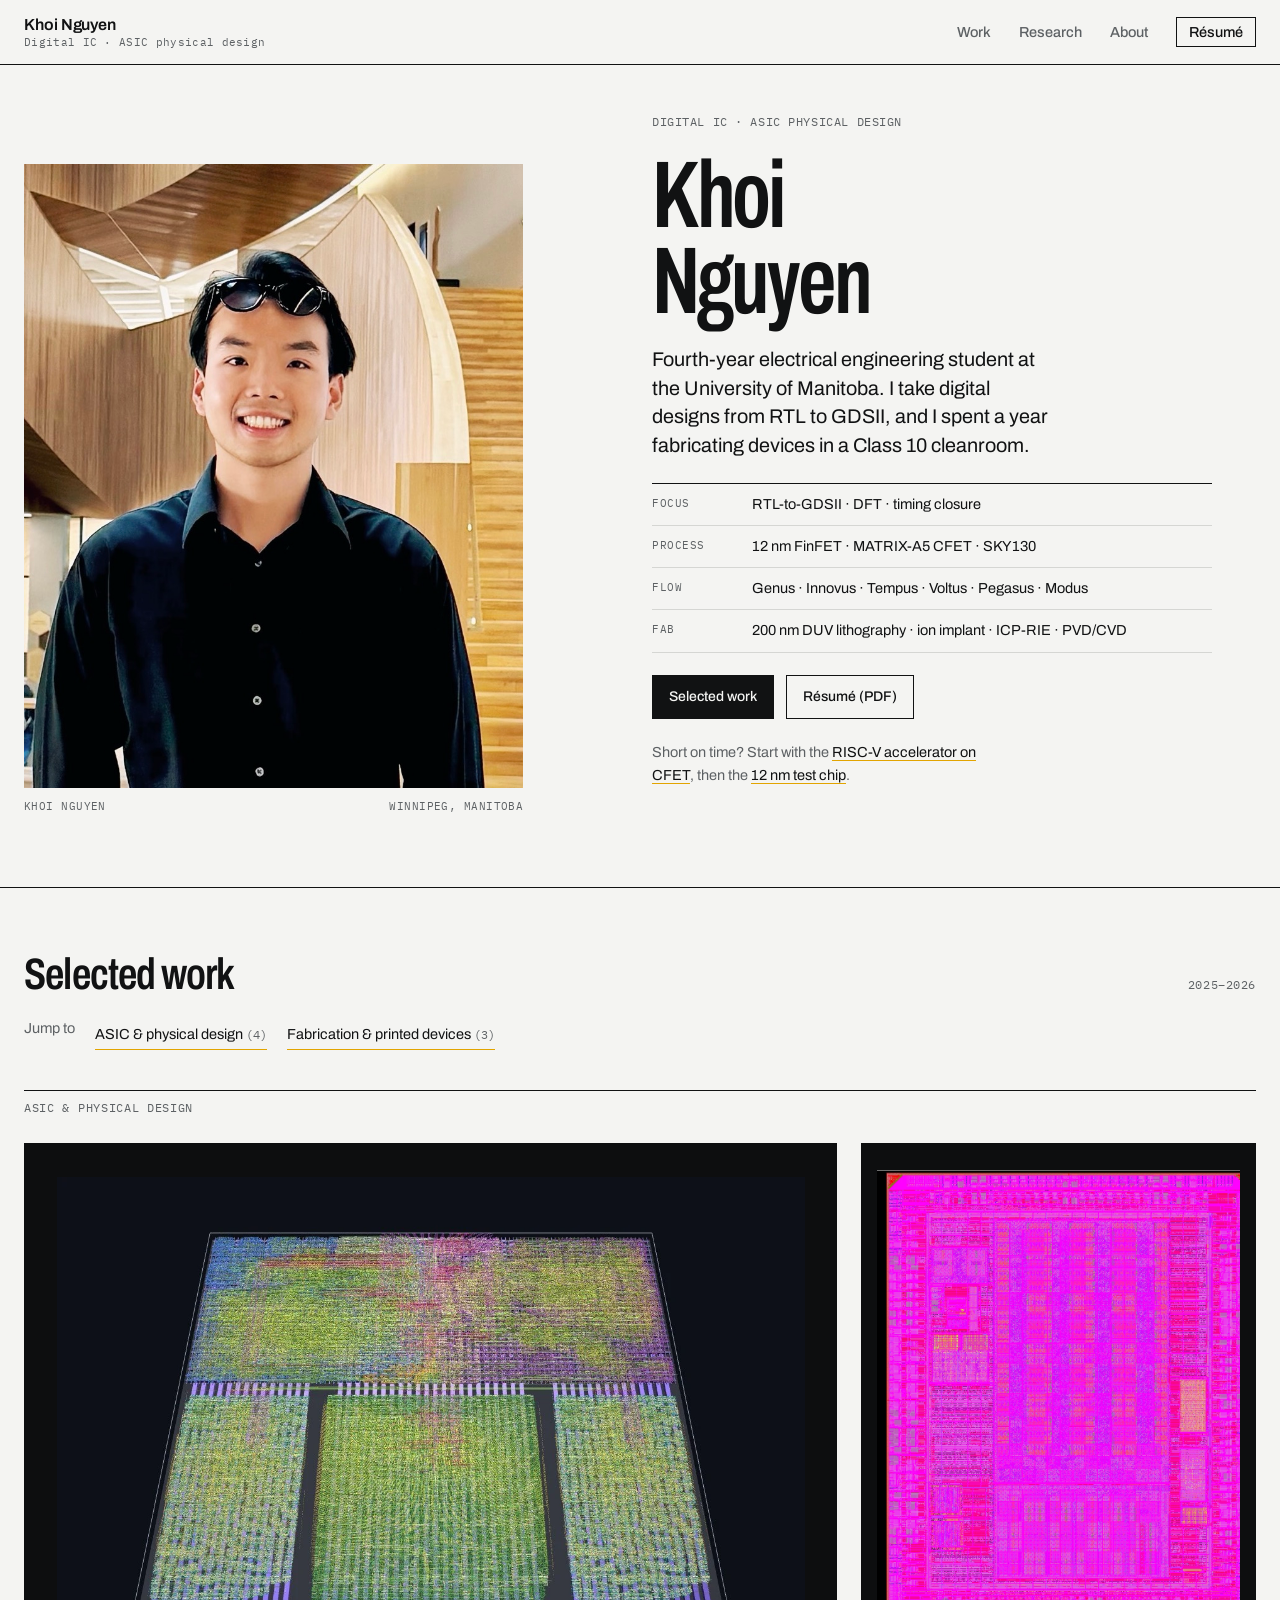
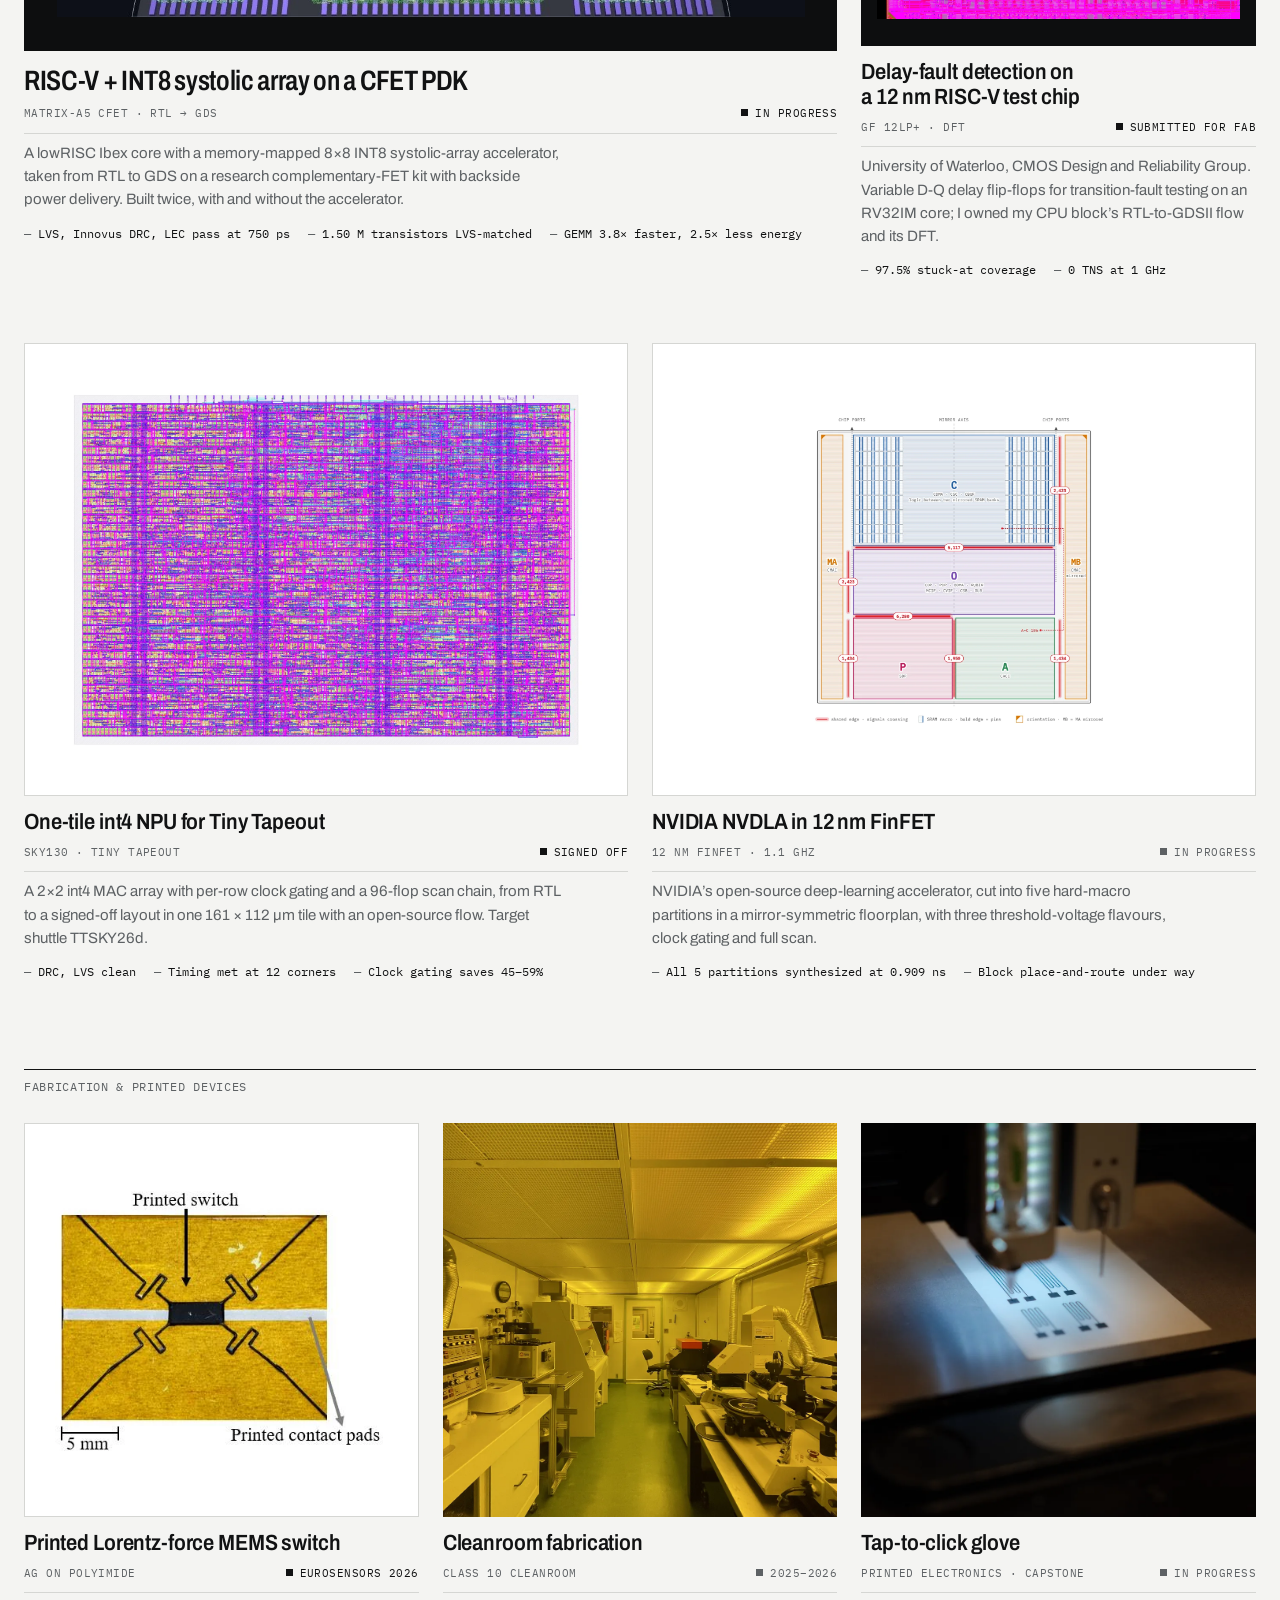
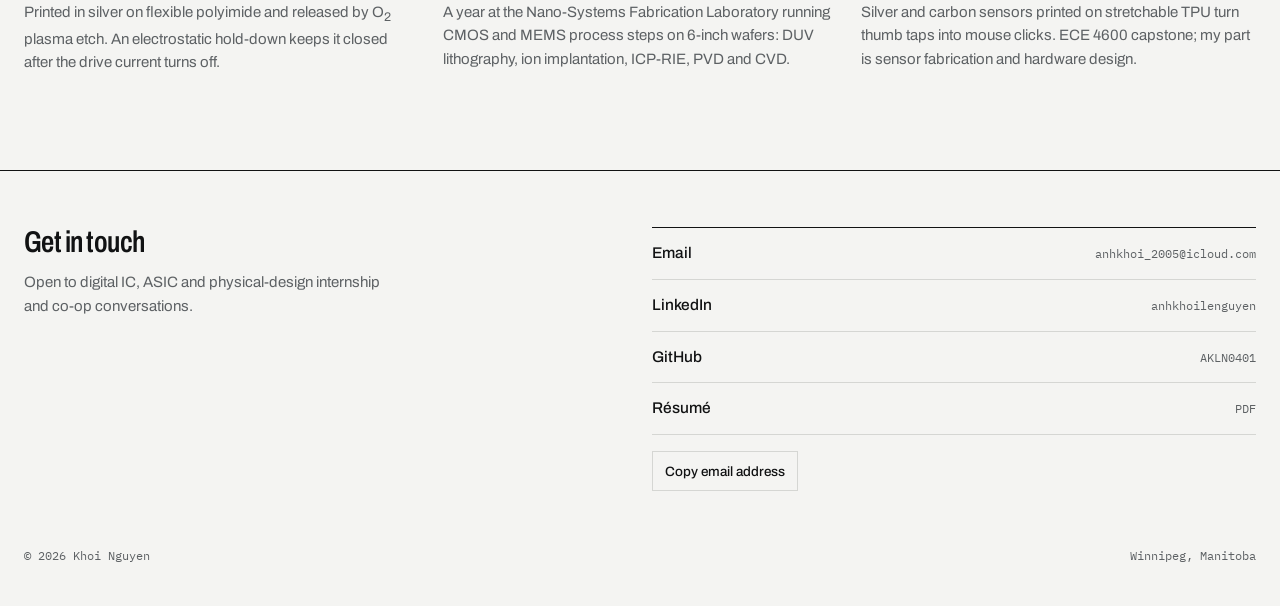
==== commit 5e67e416: "Use full-chip layout and KLayout GDS as card images; caption scan chain" ====
--- a/index.html
+++ b/index.html
@@ -112,8 +112,8 @@
         </a>
         <a class="card card--s" href="research.html#delay-fault">
           <figure class="card-media card-media--plate">
-            <img src="assets/riscv/core-routed.webp" width="666" height="651" loading="lazy" decoding="async"
-                 alt="Innovus view of the routed RISC-V core block from the 12 nm test chip" />
+            <img src="assets/riscv/chip-layout.webp" width="880" height="1090" loading="lazy" decoding="async"
+                 alt="Full layout of the 12 nm RISC-V test chip, with the core region in the centre and the I/O ring around the edge" />
           </figure>
           <h4><span>Delay-fault detection on a 12&nbsp;nm RISC-V test chip</span></h4>
           <p class="card-meta"><span>GF 12LP+ &middot; DFT</span><span class="status is-live">Submitted for fab</span></p>
@@ -124,9 +124,9 @@
           </ul>
         </a>
         <a class="card card--m" href="projects/npu-tapeout.html">
-          <figure class="card-media card-media--plate">
-            <img src="assets/npu/close3d.webp" width="1400" height="900" loading="lazy" decoding="async"
-                 alt="Close 3D view of the routed NPU tile in the SkyWater SKY130 layer stack" />
+          <figure class="card-media card-media--sheet">
+            <img src="assets/npu/gds.webp" width="1400" height="968" loading="lazy" decoding="async"
+                 alt="Top-down KLayout view of the final NPU tile GDS, all layers in SKY130 colours" />
           </figure>
           <h4><span>One-tile int4 NPU for Tiny Tapeout</span></h4>
           <p class="card-meta"><span>SKY130 &middot; Tiny Tapeout</span><span class="status is-live">Signed off</span></p>
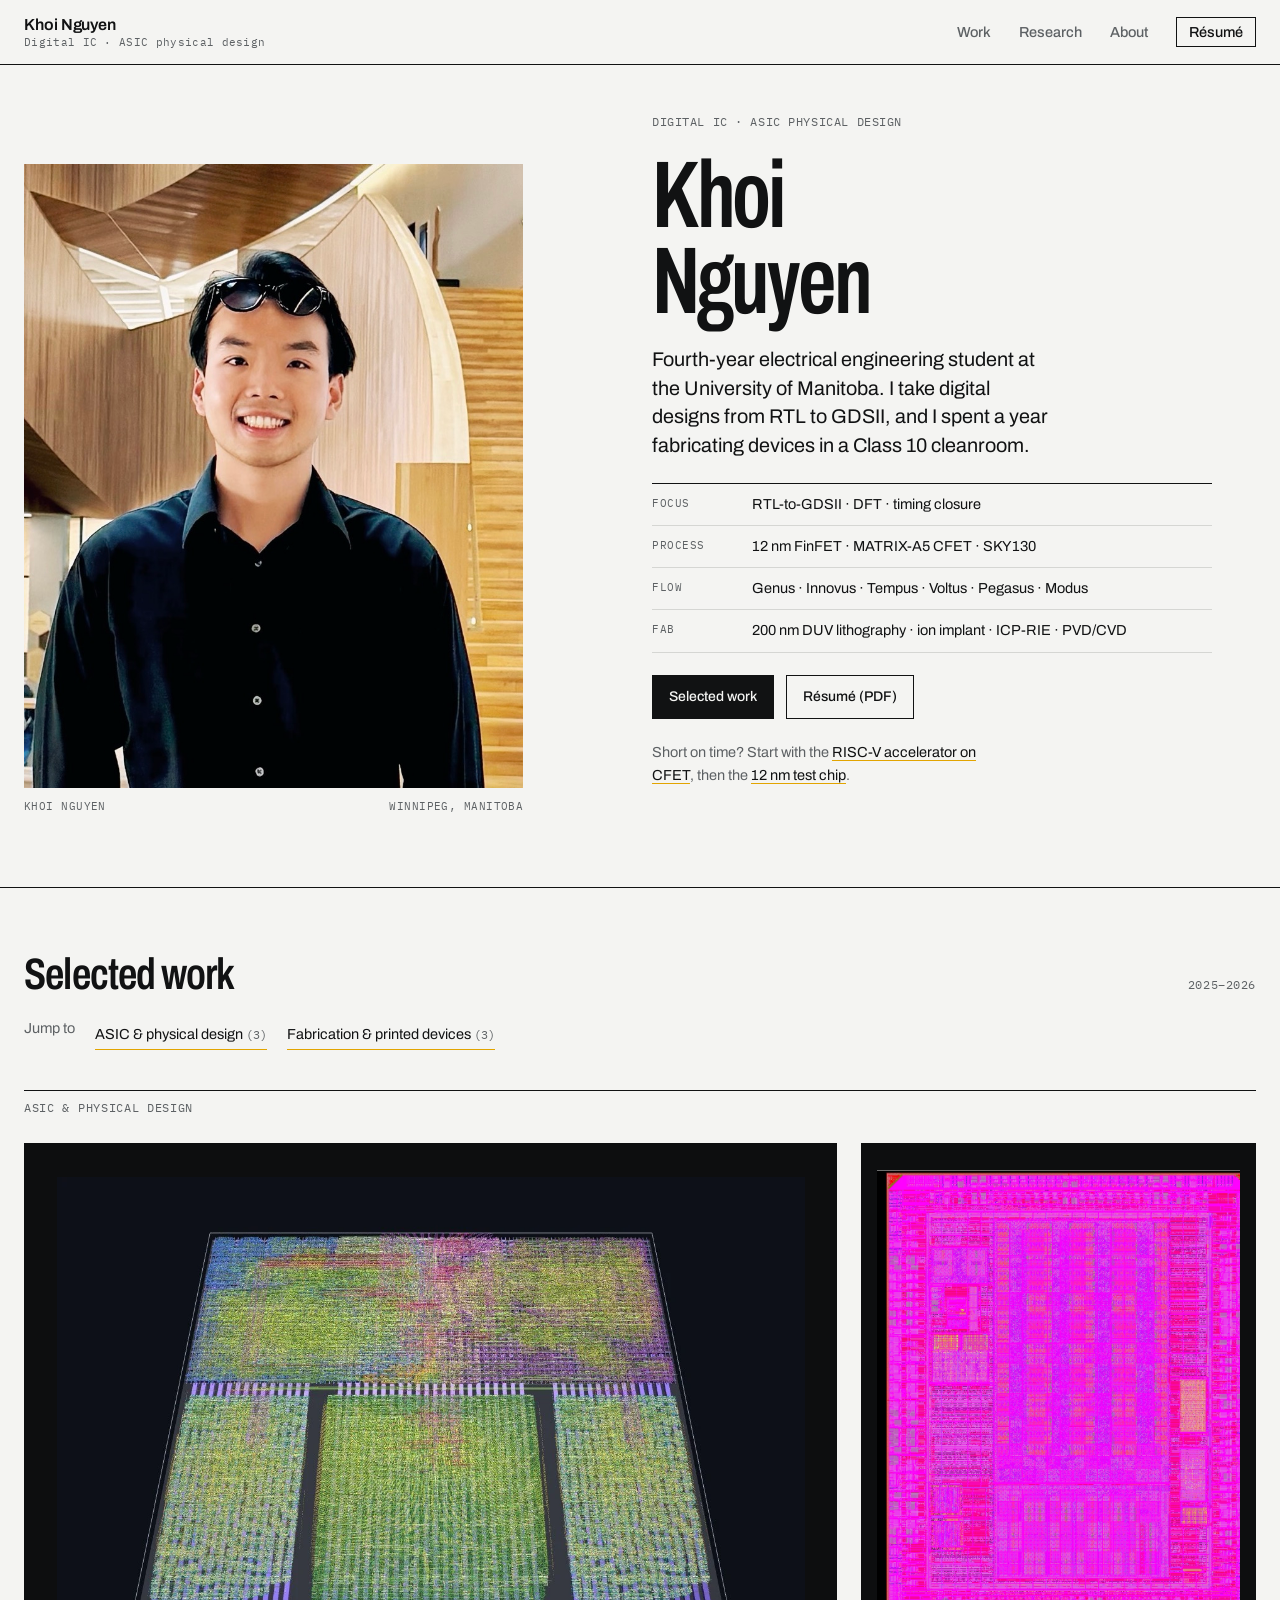
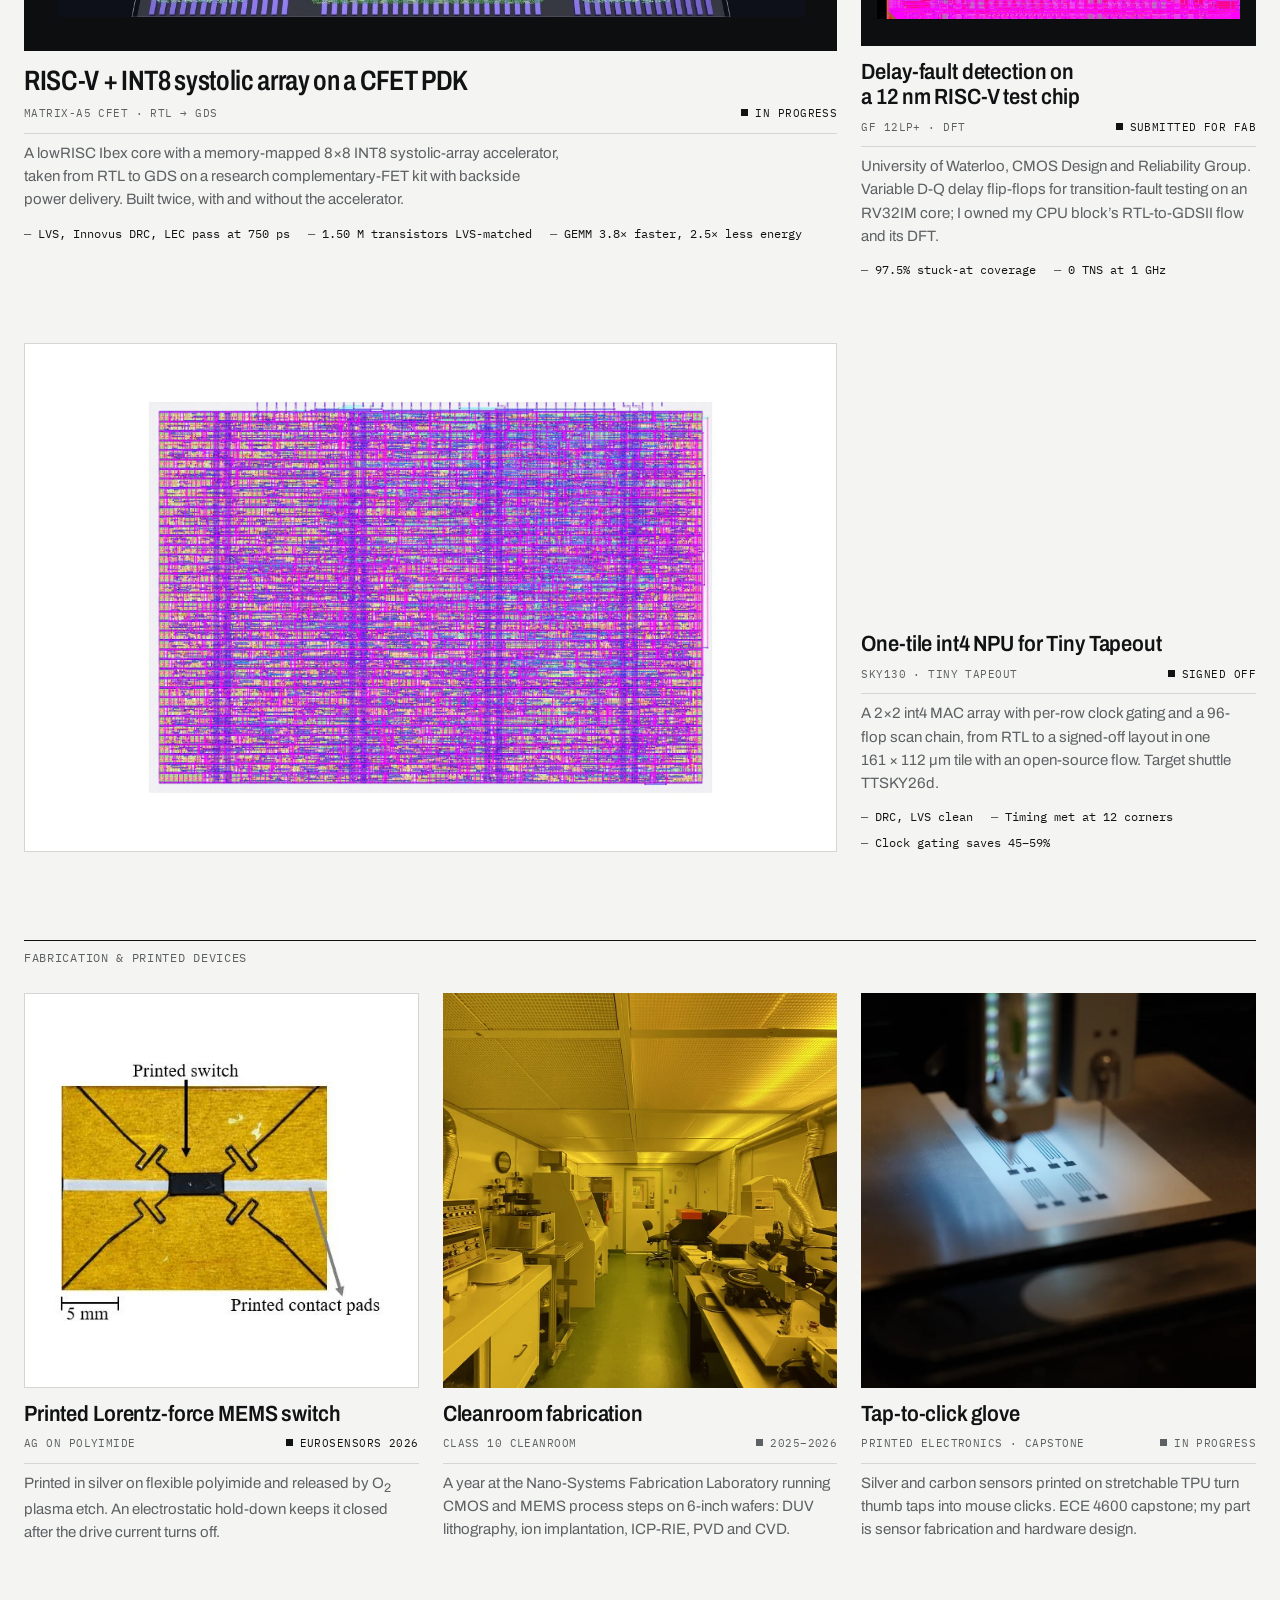
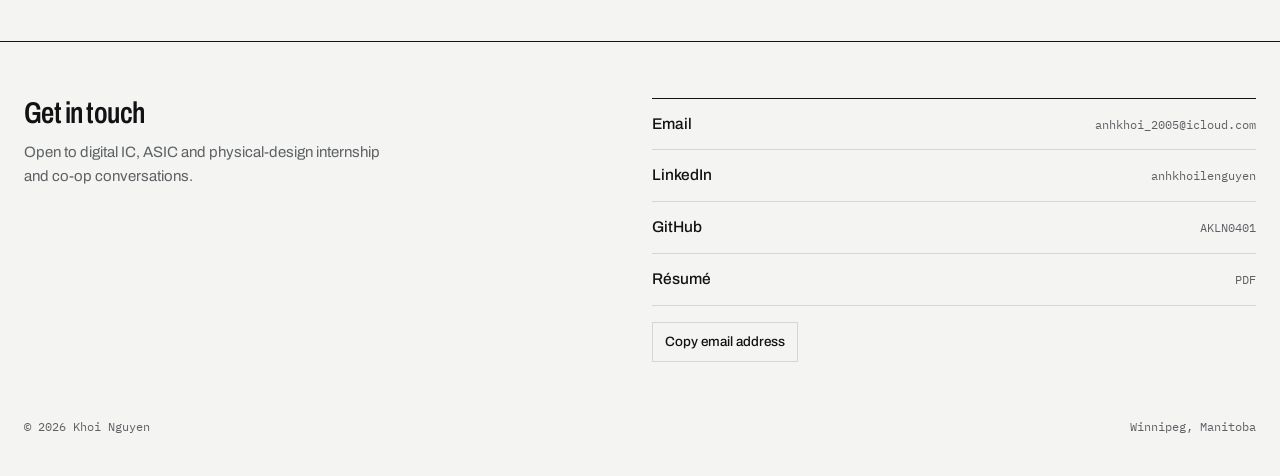
==== commit 74262581: "Temporarily hide the 12 nm NVDLA card; NPU card spans the row The NVDLA page stays at projects/nvdla" ====
--- a/index.html
+++ b/index.html
@@ -92,7 +92,7 @@
         <span class="label">2025&ndash;2026</span>
       </div>
 
-      <p class="work-jump">Jump to <a href="#asic">ASIC &amp; physical design <span>(4)</span></a> <a href="#fab">Fabrication &amp; printed devices <span>(3)</span></a></p>
+      <p class="work-jump">Jump to <a href="#asic">ASIC &amp; physical design <span>(3)</span></a> <a href="#fab">Fabrication &amp; printed devices <span>(3)</span></a></p>
 
       <h3 class="work-group" id="asic">ASIC &amp; physical design</h3>
       <div class="work-grid">
@@ -123,20 +123,24 @@
             <li>0 TNS at 1&nbsp;GHz</li>
           </ul>
         </a>
-        <a class="card card--m" href="projects/npu-tapeout.html">
+        <a class="card card--w" href="projects/npu-tapeout.html">
           <figure class="card-media card-media--sheet">
             <img src="assets/npu/gds.webp" width="1400" height="968" loading="lazy" decoding="async"
                  alt="Top-down KLayout view of the final NPU tile GDS, all layers in SKY130 colours" />
           </figure>
-          <h4><span>One-tile int4 NPU for Tiny Tapeout</span></h4>
-          <p class="card-meta"><span>SKY130 &middot; Tiny Tapeout</span><span class="status is-live">Signed off</span></p>
-          <p class="card-sum">A 2&times;2 int4 MAC array with per-row clock gating and a 96-flop scan chain, from RTL to a signed-off layout in one 161&nbsp;&times;&nbsp;112&nbsp;&micro;m tile with an open-source flow. Target shuttle TTSKY26d.</p>
-          <ul class="card-facts">
-            <li>DRC, LVS clean</li>
-            <li>Timing met at 12 corners</li>
-            <li>Clock gating saves 45&ndash;59%</li>
-          </ul>
-        </a>
+          <div class="card-text">
+  
+            <h4><span>One-tile int4 NPU for Tiny Tapeout</span></h4>
+            <p class="card-meta"><span>SKY130 &middot; Tiny Tapeout</span><span class="status is-live">Signed off</span></p>
+            <p class="card-sum">A 2&times;2 int4 MAC array with per-row clock gating and a 96-flop scan chain, from RTL to a signed-off layout in one 161&nbsp;&times;&nbsp;112&nbsp;&micro;m tile with an open-source flow. Target shuttle TTSKY26d.</p>
+            <ul class="card-facts">
+              <li>DRC, LVS clean</li>
+              <li>Timing met at 12 corners</li>
+              <li>Clock gating saves 45&ndash;59%</li>
+            </ul>
+          </div>
+        </a>
+        <!-- HIDDEN for now (12 nm NVDLA); restore by removing this comment wrapper
         <a class="card card--m" href="projects/nvdla.html">
           <figure class="card-media card-media--sheet">
             <img src="assets/cards/nvdla.webp" width="1400" height="1237" loading="lazy" decoding="async"
@@ -150,6 +154,7 @@
             <li>Block place-and-route under way</li>
           </ul>
         </a>
+        -->
       </div>
 
       <h3 class="work-group" id="fab">Fabrication &amp; printed devices</h3>
--- a/css/style.css
+++ b/css/style.css
@@ -222,6 +222,10 @@
 .card--s { grid-column: span 4; }
 .card--m { grid-column: span 6; }
 .card--t { grid-column: span 4; }
+.card--w { grid-column: span 12; display: grid; grid-template-columns: repeat(12, minmax(0, 1fr)); column-gap: var(--col-gap); align-items: end; }
+.card--w .card-media { grid-column: 1 / 9; aspect-ratio: 16 / 10; }
+.card--w .card-text { grid-column: 9 / 13; min-width: 0; }
+.card--w h4 { margin-top: 0; font-size: clamp(22px, 1.2rem + 0.9vw, 28px); font-variation-settings: "wdth" 78; }
 
 .card-media { margin: 0; overflow: hidden; background: var(--paper-raised); position: relative; }
 .card-media img { width: 100%; height: 100%; object-fit: cover; transition: transform 400ms var(--ease-settle); }
@@ -955,6 +959,8 @@
 @media (max-width: 1024px) {
   .two-col, .about-columns, .disclosure { grid-template-columns: 1fr; gap: 40px; }
   .card--l, .card--s, .card--m { grid-column: span 12; }
+  .card--w .card-media, .card--w .card-text { grid-column: 1 / -1; }
+  .card--w h4 { margin-top: 14px; }
   .card--s .card-media { aspect-ratio: 16 / 10; }
 
   .skill-grid { grid-template-columns: repeat(2, minmax(0, 1fr)); }
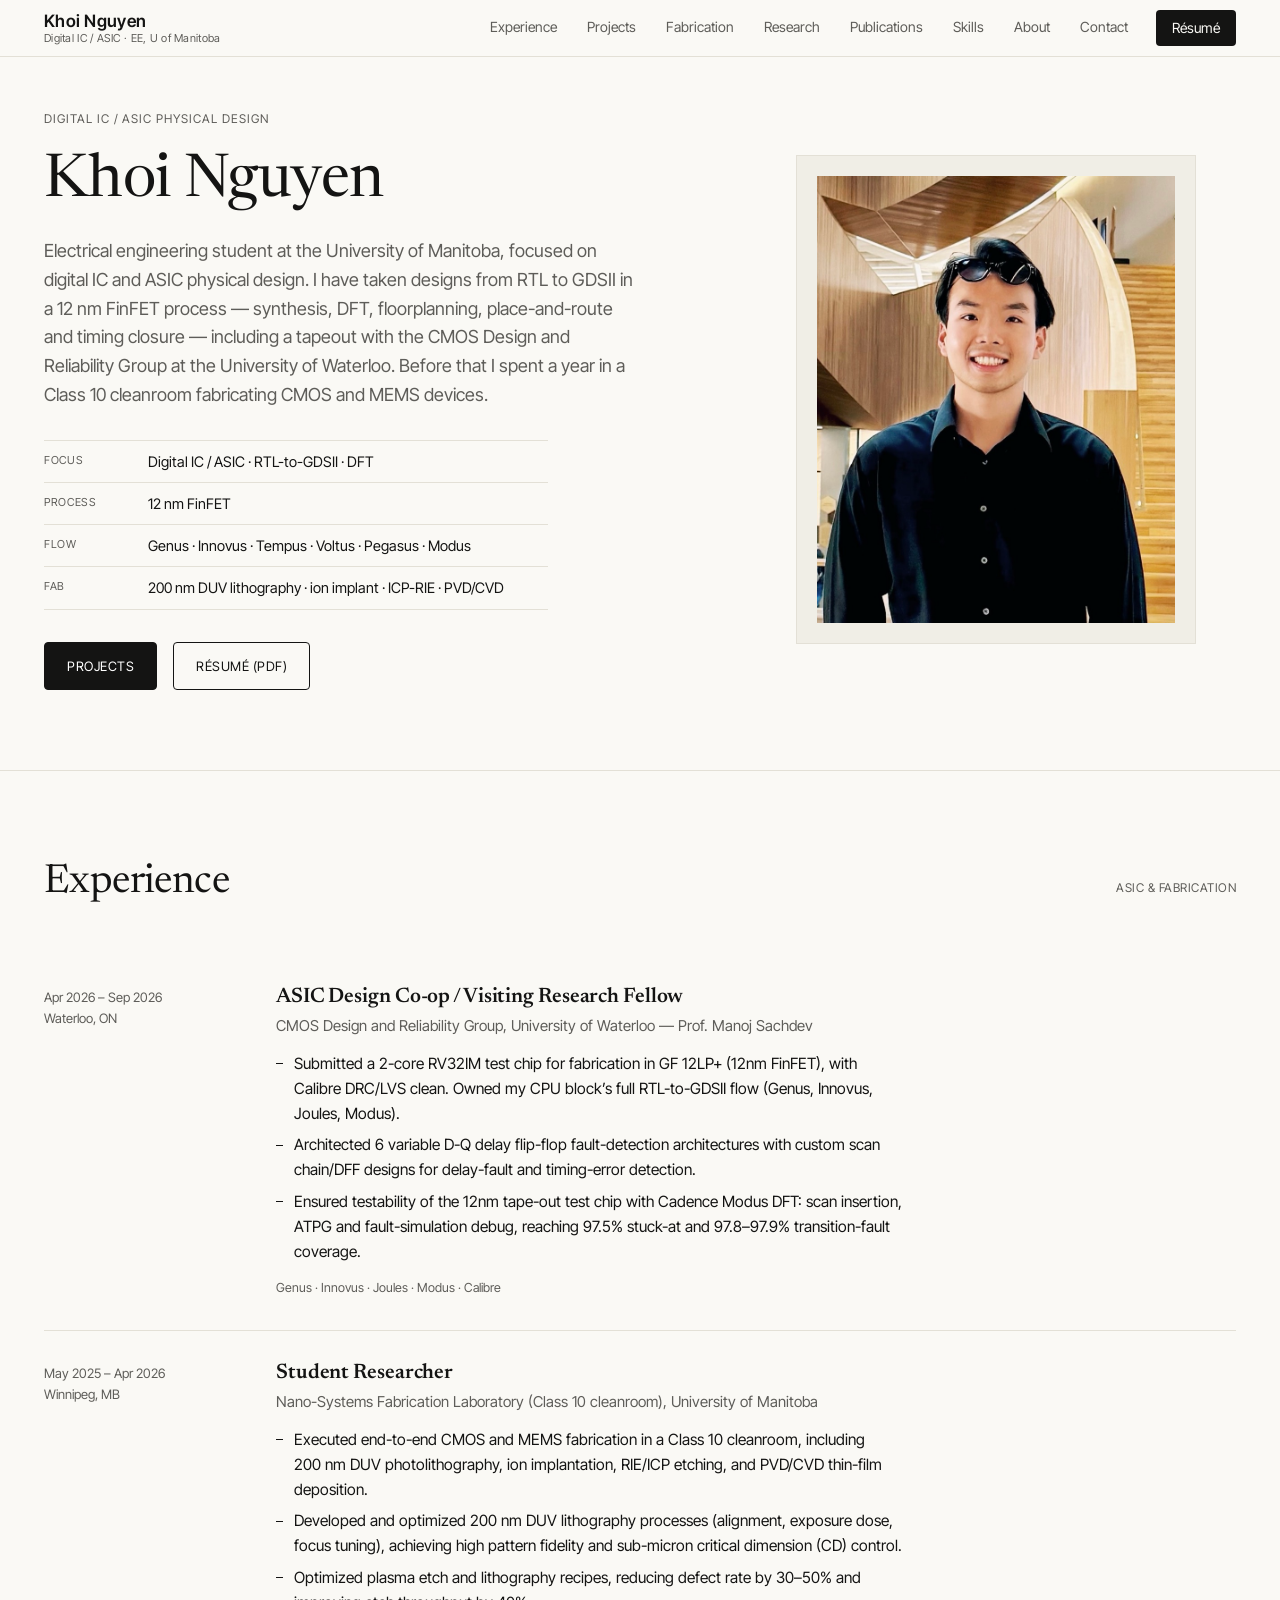
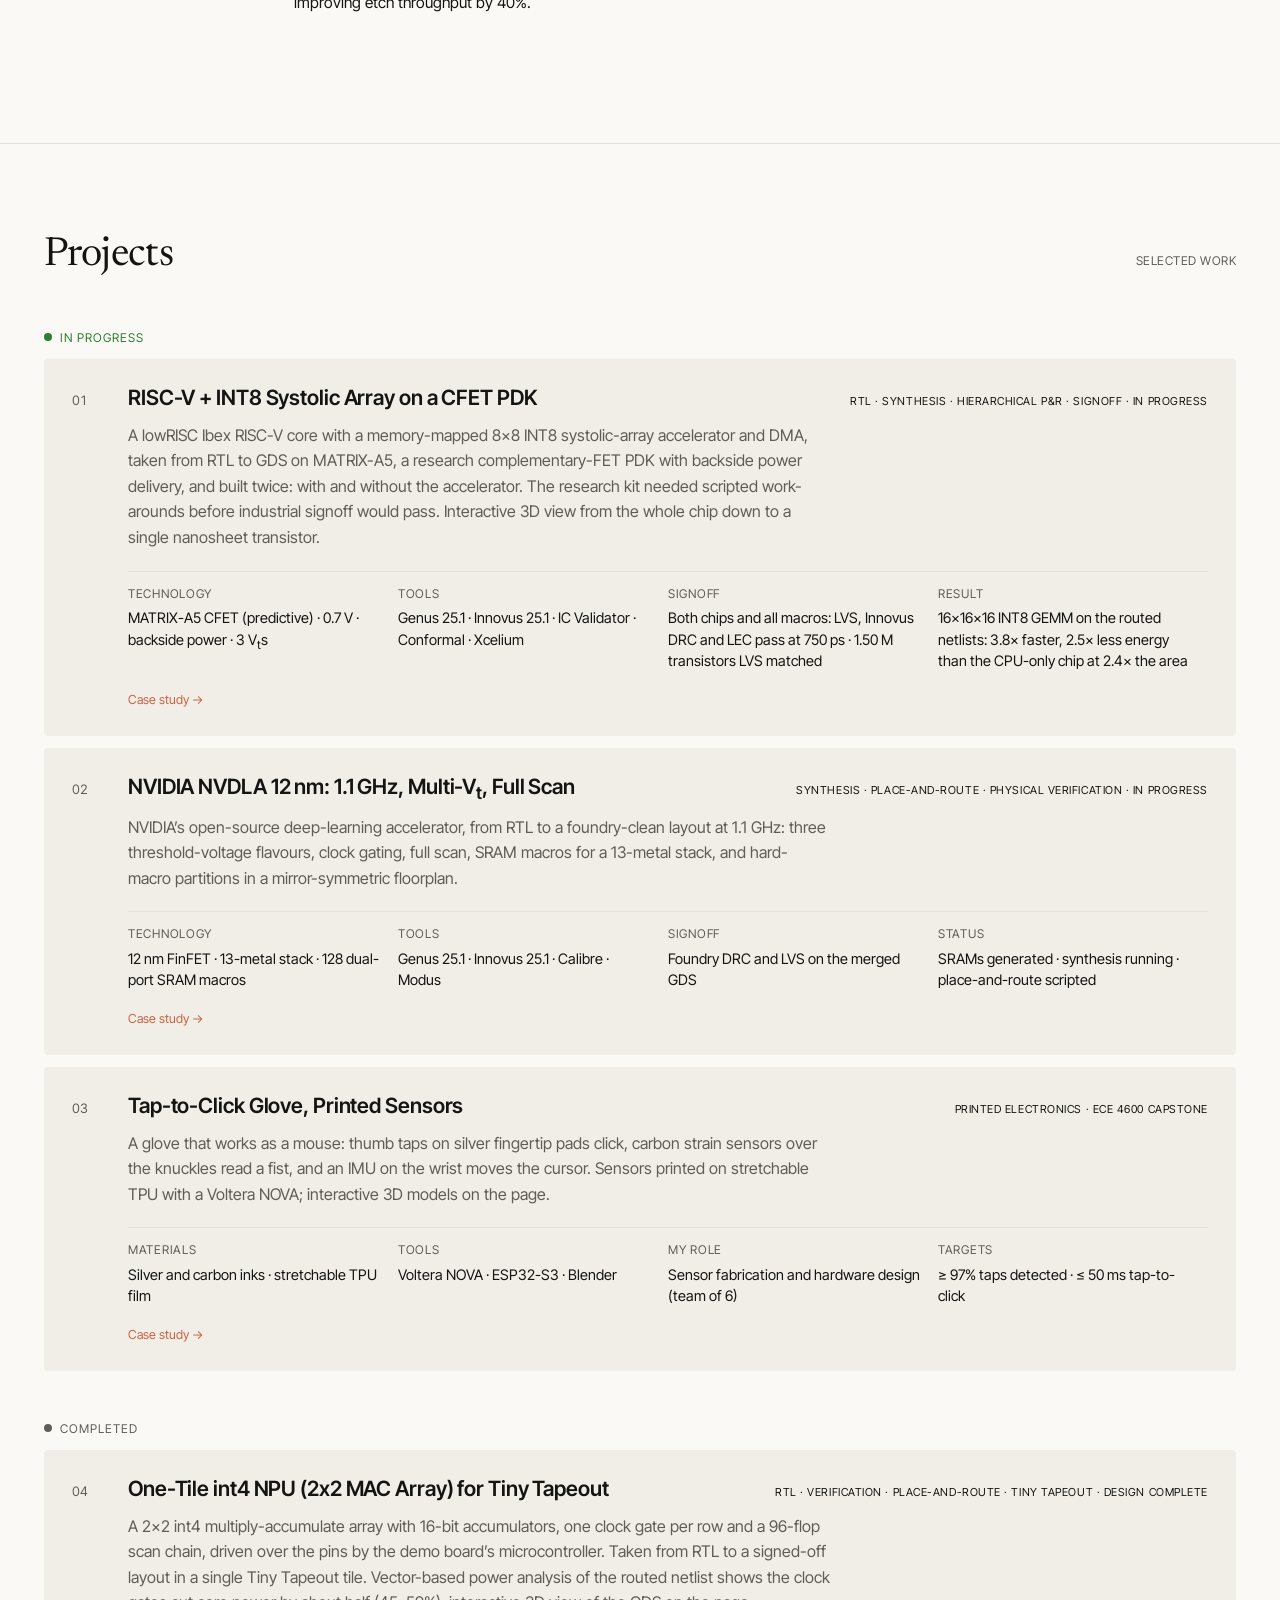
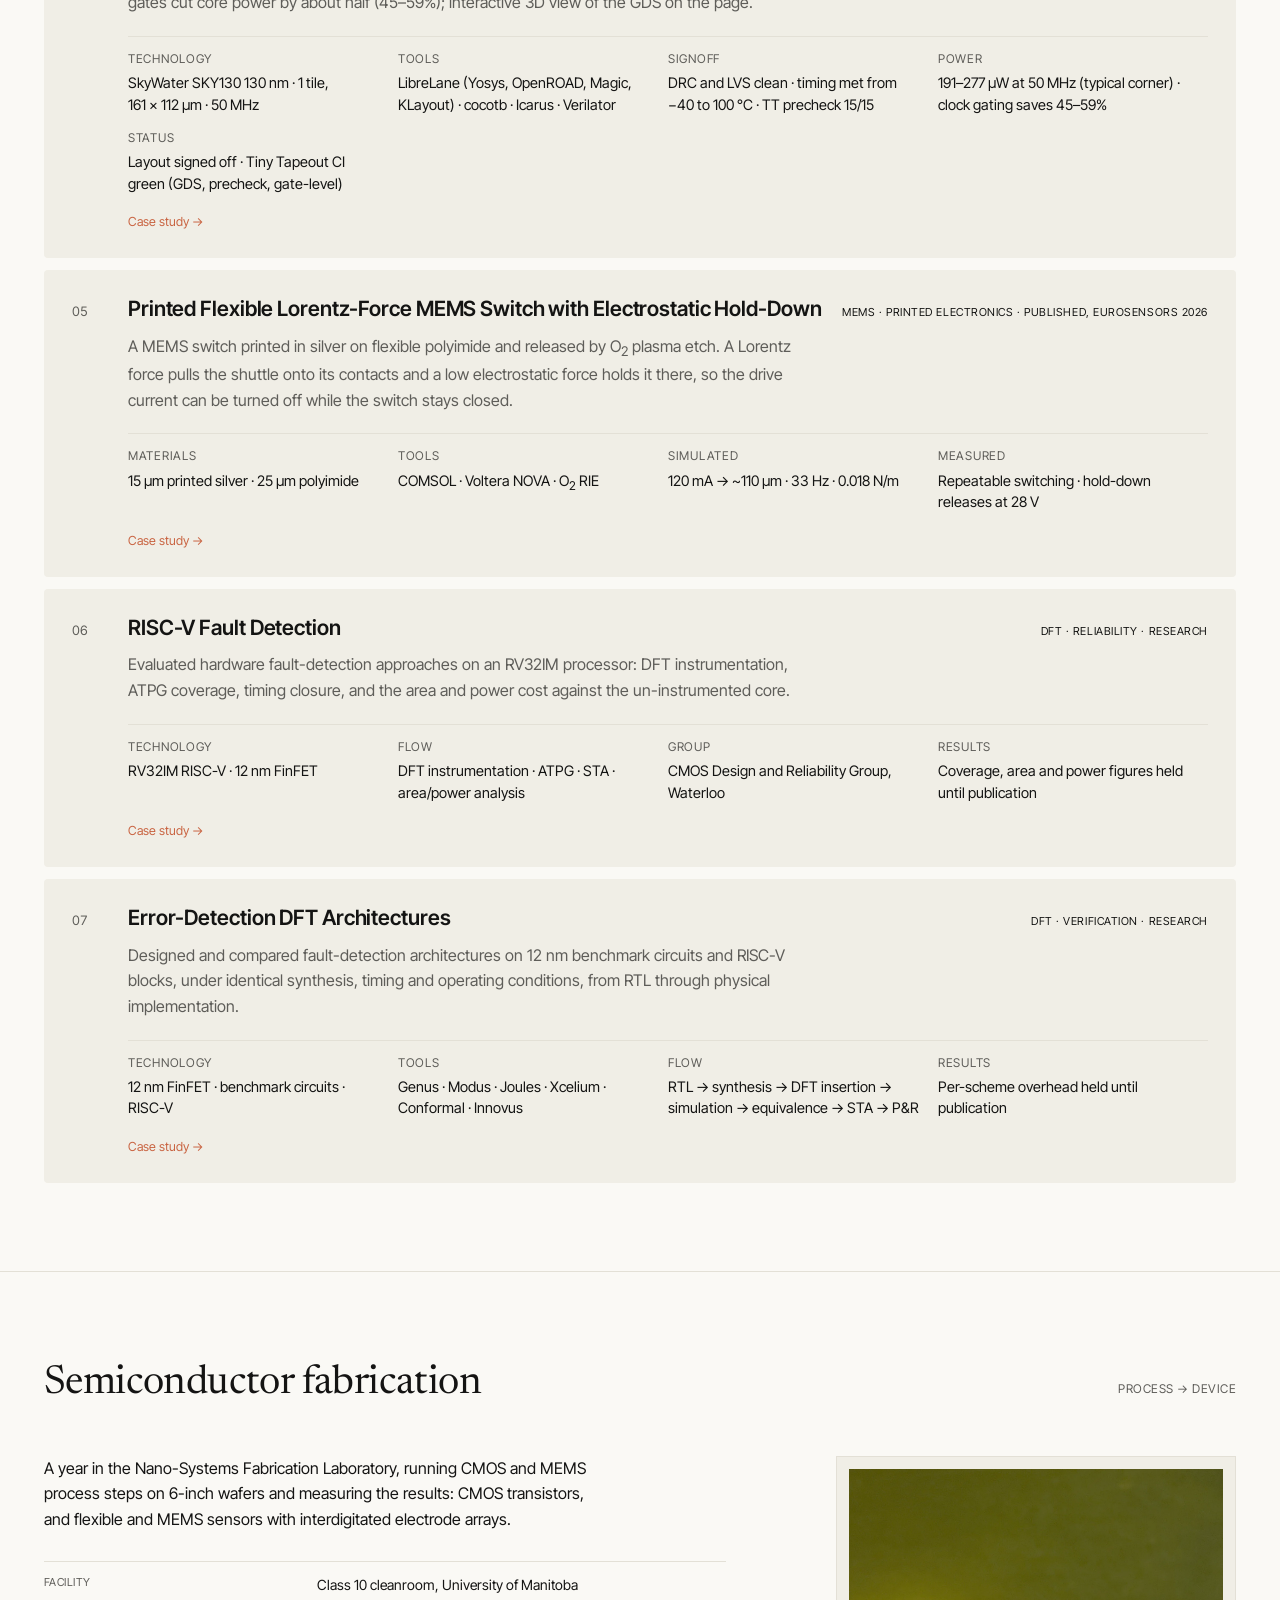
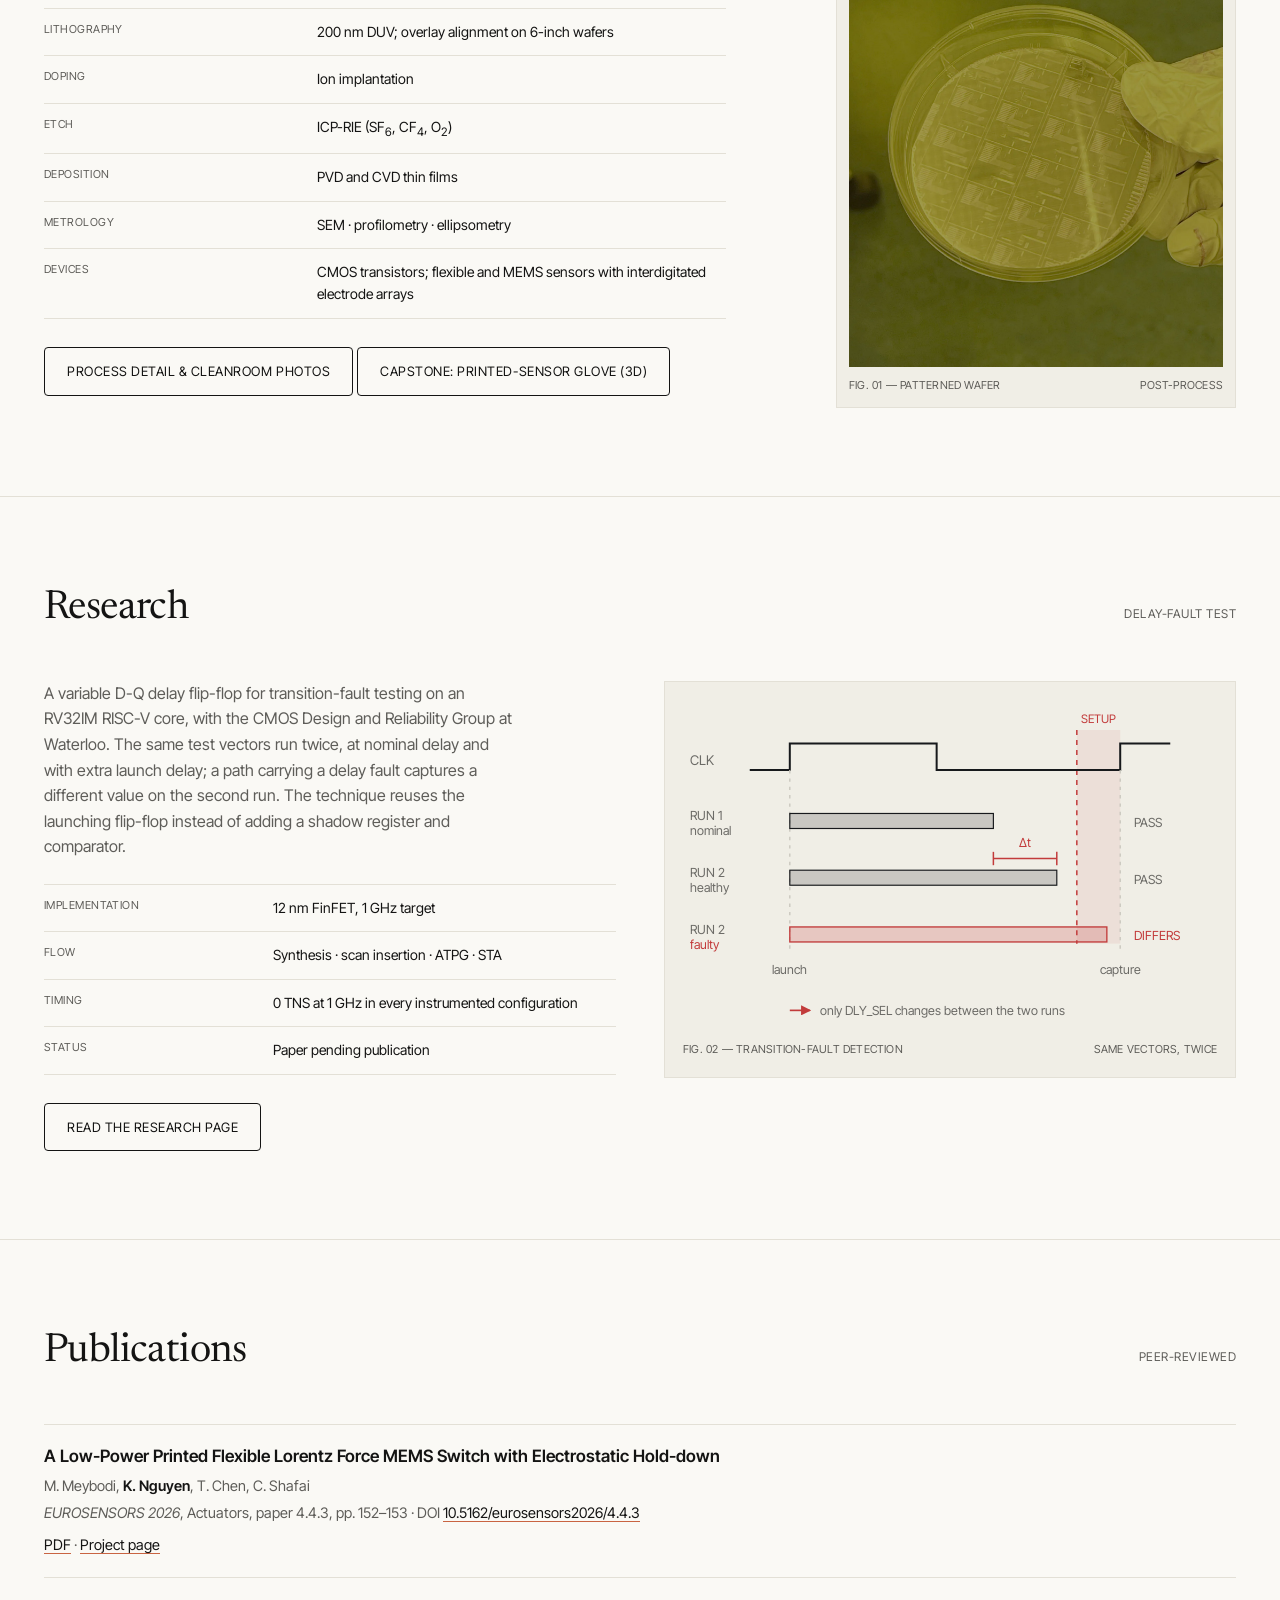
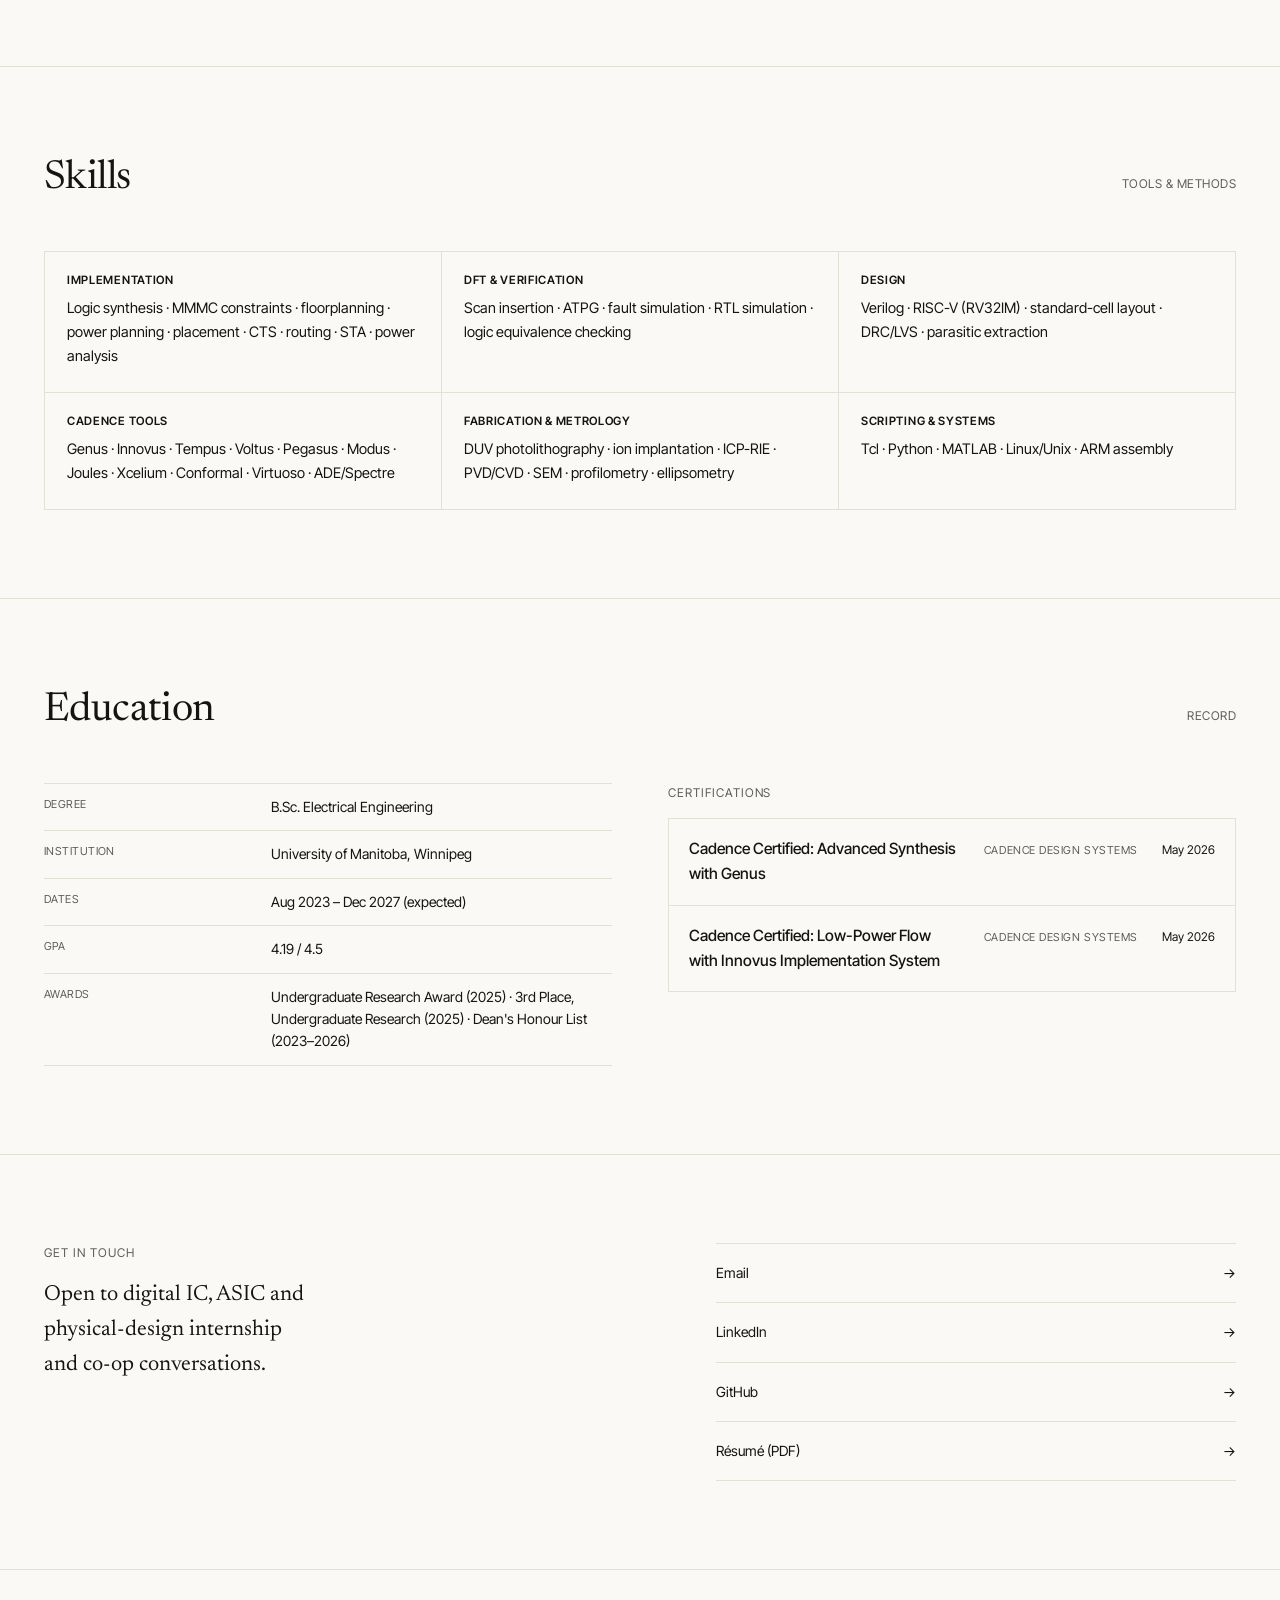
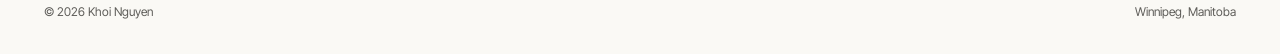
==== commit 2e4adde5: "Keep the original layout; add new glove photos and 12 nm test-chip figures - Restore the original si" ====
--- a/index.html
+++ b/index.html
@@ -9,28 +9,29 @@
 <link rel="icon" type="image/svg+xml" href="assets/favicon.svg" />
 <link rel="icon" type="image/png" sizes="32x32" href="assets/favicon-32.png" />
 <link rel="apple-touch-icon" sizes="180x180" href="assets/apple-touch-icon.png" />
-<meta name="theme-color" content="#f4f4f2" />
+<meta name="theme-color" content="#f4f2ed" />
 <meta name="author" content="Khoi Nguyen" />
 <meta property="og:type" content="website" />
 <meta property="og:site_name" content="Khoi Nguyen — Engineering Portfolio" />
-<meta property="og:title" content="Khoi Nguyen — Digital IC · ASIC Physical Design" />
+<meta property="og:title" content="Khoi Nguyen — ASIC Design · AI Hardware" />
 <meta property="og:description" content="Electrical engineering student in digital IC and ASIC design: RTL-to-GDSII in 12 nm FinFET, NVDLA and NPU accelerator implementation, synthesis, DFT, physical design and timing closure." />
 <meta property="og:url" content="https://akln0401.github.io/portfolio/" />
-<meta property="og:image" content="https://akln0401.github.io/portfolio/assets/og/home.jpg?v=20261125" />
-<meta property="og:image:secure_url" content="https://akln0401.github.io/portfolio/assets/og/home.jpg?v=20261125" />
+<!-- og:image photo: Intel 486SX die, Unsplash (Unsplash License), https://unsplash.com/photos/a-close-up-of-a-computer-processor-chip--QALfjTlhTE -->
+<meta property="og:image" content="https://akln0401.github.io/portfolio/assets/og-thumbnail.jpg?v=20261017f" />
+<meta property="og:image:secure_url" content="https://akln0401.github.io/portfolio/assets/og-thumbnail.jpg?v=20261017f" />
 <meta property="og:image:width" content="1200" />
 <meta property="og:image:height" content="630" />
 <meta property="og:image:type" content="image/jpeg" />
-<meta property="og:image:alt" content="Portrait of Khoi Nguyen next to the name and the line: RTL-to-GDSII in 12 nm FinFET, CFET and SKY130; Class 10 cleanroom fabrication" />
+<meta property="og:image:alt" content="Khoi Nguyen — ASIC Design · AI Hardware, beside a die photo of an Intel 486SX processor" />
 <meta property="og:locale" content="en_CA" />
 <meta name="twitter:card" content="summary_large_image" />
-<meta name="twitter:title" content="Khoi Nguyen — Digital IC · ASIC Physical Design" />
+<meta name="twitter:title" content="Khoi Nguyen — ASIC Design · AI Hardware" />
 <meta name="twitter:description" content="Electrical engineering student in digital IC and ASIC design: RTL-to-GDSII in 12 nm FinFET, NVDLA and NPU accelerator implementation, synthesis, DFT, physical design and timing closure." />
-<meta name="twitter:image" content="https://akln0401.github.io/portfolio/assets/og/home.jpg?v=20261125" />
-<meta name="twitter:image:alt" content="Portrait of Khoi Nguyen next to the name and the line: RTL-to-GDSII in 12 nm FinFET, CFET and SKY130; Class 10 cleanroom fabrication" />
+<meta name="twitter:image" content="https://akln0401.github.io/portfolio/assets/og-thumbnail.jpg?v=20261017f" />
+<meta name="twitter:image:alt" content="Khoi Nguyen — ASIC Design · AI Hardware, beside a die photo of an Intel 486SX processor" />
 <link rel="preconnect" href="https://fonts.googleapis.com" />
 <link rel="preconnect" href="https://fonts.gstatic.com" crossorigin />
-<link href="https://fonts.googleapis.com/css2?family=Archivo:wdth,wght@62..125,400..700&family=IBM+Plex+Mono:wght@400;500&display=swap" rel="stylesheet" />
+<link href="https://fonts.googleapis.com/css2?family=Newsreader:opsz,wght@6..72,300;6..72,400;6..72,500&family=Inter+Tight:wght@400;500;600&family=IBM+Plex+Mono:wght@400;600&display=swap" rel="stylesheet" />
 <link rel="stylesheet" href="css/style.css?v=20261125" />
 </head>
 <body>
@@ -40,17 +41,22 @@
   <div class="wrap">
     <a class="logo" href="index.html">
       <strong>Khoi Nguyen</strong>
-      <span>Digital IC &middot; ASIC physical design</span>
+      <span>Digital IC / ASIC · EE, U of Manitoba</span>
     </a>
     <nav aria-label="Primary">
       <ul class="nav-list" id="nav-list">
-        <li><a href="index.html#work">Work</a></li>
+        <li><a href="index.html#experience">Experience</a></li>
+        <li><a href="index.html#projects">Projects</a></li>
+        <li><a href="index.html#fabrication">Fabrication</a></li>
         <li><a href="research.html">Research</a></li>
+        <li><a href="index.html#publications">Publications</a></li>
+        <li><a href="index.html#skills">Skills</a></li>
         <li><a href="about.html">About</a></li>
-        <li><a class="nav-cv" href="assets/khoi-nguyen-cv.pdf">R&eacute;sum&eacute;</a></li>
+        <li><a href="index.html#contact">Contact</a></li>
+        <li><a class="nav-cv" href="assets/khoi-nguyen-cv.pdf">Résumé</a></li>
       </ul>
     </nav>
-    <button class="nav-toggle" aria-label="Open menu" aria-expanded="false" aria-controls="nav-list">
+    <button class="nav-toggle" aria-label="Toggle navigation menu" aria-expanded="false" aria-controls="nav-list">
       <span class="nav-toggle-bars"><span></span><span></span><span></span></span>
     </button>
   </div>
@@ -58,158 +64,454 @@
 
 <main id="main">
 
-  <section class="home-hero" aria-labelledby="name">
-    <div class="wrap">
-      <figure class="home-portrait">
-        <img src="assets/khoi-nguyen-portrait.jpg" width="800" height="1000" decoding="async" fetchpriority="high"
-             alt="Portrait of Khoi Nguyen" />
-        <figcaption><span>Khoi Nguyen</span><span>Winnipeg, Manitoba</span></figcaption>
-      </figure>
-
-      <div class="home-intro">
-        <p class="label">Digital IC &middot; ASIC physical design</p>
-        <h1 id="name">Khoi<br />Nguyen</h1>
-        <p class="home-lede">Fourth-year electrical engineering student at the University of Manitoba. I take digital designs from RTL to GDSII, and I spent a year fabricating devices in a Class&nbsp;10 cleanroom.</p>
-        <dl class="home-facts">
-          <div><dt>Focus</dt><dd>RTL-to-GDSII &middot; DFT &middot; timing closure</dd></div>
-          <div><dt>Process</dt><dd>12&nbsp;nm FinFET &middot; MATRIX-A5 CFET &middot; SKY130</dd></div>
+  <!-- HERO -->
+  <section class="hero">
+    <div class="wrap">
+      <div class="hero-text">
+        <p class="label hero-eyebrow">Digital IC / ASIC physical design</p>
+        <h1>Khoi Nguyen</h1>
+        <p class="hero-intro">Electrical engineering student at the University of Manitoba, focused on digital IC and ASIC physical design. I have taken designs from RTL to GDSII in a 12&nbsp;nm FinFET process &mdash; synthesis, DFT, floorplanning, place-and-route and timing closure &mdash; including a tapeout with the CMOS Design and Reliability Group at the University of Waterloo. Before that I spent a year in a Class&nbsp;10 cleanroom fabricating CMOS and MEMS devices.</p>
+
+        <dl class="hero-facts">
+          <div><dt>Focus</dt><dd>Digital IC / ASIC &middot; RTL-to-GDSII &middot; DFT</dd></div>
+          <div><dt>Process</dt><dd>12&nbsp;nm FinFET</dd></div>
           <div><dt>Flow</dt><dd>Genus &middot; Innovus &middot; Tempus &middot; Voltus &middot; Pegasus &middot; Modus</dd></div>
           <div><dt>Fab</dt><dd>200&nbsp;nm DUV lithography &middot; ion implant &middot; ICP-RIE &middot; PVD/CVD</dd></div>
         </dl>
-        <div class="home-links">
-          <a class="btn btn-primary" href="#work">Selected work</a>
-          <a class="btn" href="assets/khoi-nguyen-cv.pdf">R&eacute;sum&eacute; (PDF)</a>
-        </div>
-        <p class="home-start">Short on time? Start with the <a href="projects/gaa-sysarray.html">RISC-V accelerator on CFET</a>, then the <a href="research.html#delay-fault">12&nbsp;nm test chip</a>.</p>
-      </div>
-    </div>
-  </section>
-
-  <section class="work" id="work" aria-labelledby="work-title">
-    <div class="wrap">
-      <div class="work-head">
-        <h2 id="work-title">Selected work</h2>
-        <span class="label">2025&ndash;2026</span>
-      </div>
-
-      <p class="work-jump">Jump to <a href="#asic">ASIC &amp; physical design <span>(3)</span></a> <a href="#fab">Fabrication &amp; printed devices <span>(3)</span></a></p>
-
-      <h3 class="work-group" id="asic">ASIC &amp; physical design</h3>
-      <div class="work-grid">
-        <a class="card card--l" href="projects/gaa-sysarray.html">
-          <figure class="card-media card-media--plate">
-            <img src="assets/gaa/chip3d.webp" width="1190" height="700" loading="lazy" decoding="async"
-                 alt="ibex_npu_top rendered in 3D from the routed GDS: the CPU cell band on top, two SRAM macros and the systolic-array macro along the bottom" />
-          </figure>
-          <h4><span>RISC-V + INT8 systolic array on a CFET PDK</span></h4>
-          <p class="card-meta"><span>MATRIX-A5 CFET &middot; RTL &rarr; GDS</span><span class="status is-live">In progress</span></p>
-          <p class="card-sum">A lowRISC Ibex core with a memory-mapped 8&times;8 INT8 systolic-array accelerator, taken from RTL to GDS on a research complementary-FET kit with backside power delivery. Built twice, with and without the accelerator.</p>
-          <ul class="card-facts">
-            <li>LVS, Innovus DRC, LEC pass at 750&nbsp;ps</li>
-            <li>1.50&nbsp;M transistors LVS-matched</li>
-            <li>GEMM 3.8&times; faster, 2.5&times; less energy</li>
+
+        <div class="hero-links">
+          <a class="btn btn-primary" href="index.html#projects">Projects</a>
+          <a class="btn" href="assets/khoi-nguyen-cv.pdf">Résumé (PDF)</a>
+        </div>
+      </div>
+
+      <figure class="hero-figure hero-portrait">
+        <img src="assets/khoi-nguyen-portrait.jpg" width="800" height="1000" decoding="async" fetchpriority="high"
+             alt="Portrait of Khoi Nguyen" />
+      </figure>
+    </div>
+  </section>
+
+
+  <!-- EXPERIENCE -->
+  <section class="section" id="experience">
+    <div class="wrap">
+      <div class="section-head">
+        <h2>Experience</h2>
+        <span class="section-index">ASIC &amp; fabrication</span>
+      </div>
+
+      <div class="exp-list">
+        <article class="exp-item">
+          <div class="exp-when">Apr 2026 &ndash; Sep 2026<br />Waterloo, ON</div>
+          <div>
+            <h3 class="exp-role">ASIC Design Co-op / Visiting Research Fellow</h3>
+            <p class="exp-org">CMOS Design and Reliability Group, University of Waterloo &mdash; Prof. Manoj Sachdev</p>
+            <ul class="exp-points">
+              <li>Submitted a 2-core RV32IM test chip for fabrication in GF 12LP+ (12nm FinFET), with Calibre DRC/LVS clean. Owned my CPU block&rsquo;s full RTL-to-GDSII flow (Genus, Innovus, Joules, Modus).</li>
+              <li>Architected 6 variable D-Q delay flip-flop fault-detection architectures with custom scan chain/DFF designs for delay-fault and timing-error detection.</li>
+              <li>Ensured testability of the 12nm tape-out test chip with Cadence Modus DFT: scan insertion, ATPG and fault-simulation debug, reaching 97.5% stuck-at and 97.8&ndash;97.9% transition-fault coverage.</li>
+            </ul>
+            <p class="exp-tools">Genus &middot; Innovus &middot; Joules &middot; Modus &middot; Calibre</p>
+          </div>
+        </article>
+
+        <article class="exp-item">
+          <div class="exp-when">May 2025 &ndash; Apr 2026<br />Winnipeg, MB</div>
+          <div>
+            <h3 class="exp-role">Student Researcher</h3>
+            <p class="exp-org">Nano-Systems Fabrication Laboratory (Class 10 cleanroom), University of Manitoba</p>
+            <ul class="exp-points">
+              <li>Executed end-to-end CMOS and MEMS fabrication in a Class 10 cleanroom, including 200&nbsp;nm DUV photolithography, ion implantation, RIE/ICP etching, and PVD/CVD thin-film deposition.</li>
+              <li>Developed and optimized 200&nbsp;nm DUV lithography processes (alignment, exposure dose, focus tuning), achieving high pattern fidelity and sub-micron critical dimension (CD) control.</li>
+              <li>Optimized plasma etch and lithography recipes, reducing defect rate by 30&ndash;50% and improving etch throughput by 40%.</li>
+            </ul>
+          </div>
+        </article>
+      </div>
+    </div>
+  </section>
+
+  <!-- PROJECTS -->
+  <section class="section" id="projects">
+    <div class="wrap">
+      <div class="section-head">
+        <h2>Projects</h2>
+        <span class="section-index">Selected work</span>
+      </div>
+
+      <p class="label proj-group is-active" style="margin:0 0 12px;">In progress</p>
+      <div class="proj-list">
+        <!-- HIDDEN for now (7nm NVDLA); restore by removing this comment wrapper
+        <a class="proj" href="projects/nvdla-asap7.html">
+          <div class="proj-head">
+            <span class="proj-num">01</span>
+            <h3>NVIDIA NVDLA 7&nbsp;nm Full-Chip Implementation: Low-Power, PPA-Optimized, DFT</h3>
+            <span class="proj-cat">Synthesis &middot; Place-and-route &middot; Chip assembly &middot; In progress</span>
+          </div>
+          <p class="proj-sum">NVDLA on the open ASAP7 7&nbsp;nm PDK at 1&nbsp;GHz, with the kit files left read-only: full scan checked by ATPG, memory BIST for the SRAM macros, and hard-macro partitions in a mirror-symmetric floorplan.</p>
+          <dl class="proj-spec">
+            <div><dt>Technology</dt><dd>ASAP7 7&nbsp;nm FinFET (predictive) &middot; 448 SRAM macros in the convolution buffer partition</dd></div>
+            <div><dt>Tools</dt><dd>Genus &middot; Conformal &middot; Xcelium</dd></div>
+            <div><dt>Key fix</dt><dd>Partition C: 1,019 violations &rarr; 0, no area increase</dd></div>
+            <div><dt>Results</dt><dd>3 of 5 partitions met at 1.0&nbsp;ns so far</dd></div>
+          </dl>
+          <span class="proj-go">Case study &rarr;</span>
+        </a>
+        -->
+
+        <a class="proj" href="projects/gaa-sysarray.html">
+          <div class="proj-head">
+            <span class="proj-num">01</span>
+            <h3>RISC-V + INT8 Systolic Array on a CFET PDK</h3>
+            <span class="proj-cat">RTL &middot; Synthesis &middot; Hierarchical P&amp;R &middot; Signoff &middot; In progress</span>
+          </div>
+          <p class="proj-sum">A lowRISC Ibex RISC-V core with a memory-mapped 8&times;8 INT8 systolic-array accelerator and DMA, taken from RTL to GDS on MATRIX-A5, a research complementary-FET PDK with backside power delivery, and built twice: with and without the accelerator. The research kit needed scripted work-arounds before industrial signoff would pass. Interactive 3D view from the whole chip down to a single nanosheet transistor.</p>
+          <dl class="proj-spec">
+            <div><dt>Technology</dt><dd>MATRIX-A5 CFET (predictive) &middot; 0.7&nbsp;V &middot; backside power &middot; 3 V<sub>t</sub>s</dd></div>
+            <div><dt>Tools</dt><dd>Genus 25.1 &middot; Innovus 25.1 &middot; IC Validator &middot; Conformal &middot; Xcelium</dd></div>
+            <div><dt>Signoff</dt><dd>Both chips and all macros: LVS, Innovus DRC and LEC pass at 750&nbsp;ps &middot; 1.50&nbsp;M transistors LVS matched</dd></div>
+            <div><dt>Result</dt><dd>16&times;16&times;16 INT8 GEMM on the routed netlists: 3.8&times; faster, 2.5&times; less energy than the CPU-only chip at 2.4&times; the area</dd></div>
+          </dl>
+          <span class="proj-go">Case study &rarr;</span>
+        </a>
+
+        <a class="proj" href="projects/nvdla.html">
+          <div class="proj-head">
+            <span class="proj-num">02</span>
+            <h3>NVIDIA NVDLA 12&nbsp;nm: 1.1&nbsp;GHz, Multi-V<sub>t</sub>, Full Scan</h3>
+            <span class="proj-cat">Synthesis &middot; Place-and-route &middot; Physical verification &middot; In progress</span>
+          </div>
+          <p class="proj-sum">NVIDIA&rsquo;s open-source deep-learning accelerator, from RTL to a foundry-clean layout at 1.1&nbsp;GHz: three threshold-voltage flavours, clock gating, full scan, SRAM macros for a 13-metal stack, and hard-macro partitions in a mirror-symmetric floorplan.</p>
+          <dl class="proj-spec">
+            <div><dt>Technology</dt><dd>12&nbsp;nm FinFET &middot; 13-metal stack &middot; 128 dual-port SRAM macros</dd></div>
+            <div><dt>Tools</dt><dd>Genus 25.1 &middot; Innovus 25.1 &middot; Calibre &middot; Modus</dd></div>
+            <div><dt>Signoff</dt><dd>Foundry DRC and LVS on the merged GDS</dd></div>
+            <div><dt>Status</dt><dd>SRAMs generated &middot; synthesis running &middot; place-and-route scripted</dd></div>
+          </dl>
+          <span class="proj-go">Case study &rarr;</span>
+        </a>
+
+        <a class="proj" href="projects/glove.html">
+          <div class="proj-head">
+            <span class="proj-num">03</span>
+            <h3>Tap-to-Click Glove, Printed Sensors</h3>
+            <span class="proj-cat">Printed electronics &middot; ECE 4600 capstone</span>
+          </div>
+          <p class="proj-sum">A glove that works as a mouse: thumb taps on silver fingertip pads click, carbon strain sensors over the knuckles read a fist, and an IMU on the wrist moves the cursor. Sensors printed on stretchable TPU with a Voltera NOVA; interactive 3D models on the page.</p>
+          <dl class="proj-spec">
+            <div><dt>Materials</dt><dd>Silver and carbon inks &middot; stretchable TPU film</dd></div>
+            <div><dt>Tools</dt><dd>Voltera NOVA &middot; ESP32-S3 &middot; Blender</dd></div>
+            <div><dt>My role</dt><dd>Sensor fabrication and hardware design (team of 6)</dd></div>
+            <div><dt>Targets</dt><dd>&ge; 97% taps detected &middot; &le; 50&nbsp;ms tap-to-click</dd></div>
+          </dl>
+          <span class="proj-go">Case study &rarr;</span>
+        </a>
+
+      </div>
+
+      <p class="label proj-group is-done" style="margin:48px 0 12px;">Completed</p>
+      <div class="proj-list">
+        <a class="proj" href="projects/npu-tapeout.html">
+          <div class="proj-head">
+            <span class="proj-num">04</span>
+            <h3>One-Tile int4 NPU (2x2 MAC Array) for Tiny Tapeout</h3>
+            <span class="proj-cat">RTL &middot; Verification &middot; Place-and-route &middot; Tiny Tapeout &middot; Design complete</span>
+          </div>
+          <p class="proj-sum">A 2&times;2 int4 multiply-accumulate array with 16-bit accumulators, one clock gate per row and a 96-flop scan chain, driven over the pins by the demo board&rsquo;s microcontroller. Taken from RTL to a signed-off layout in a single Tiny Tapeout tile. Vector-based power analysis of the routed netlist shows the clock gates cut core power by about half (45&ndash;59%); interactive 3D view of the GDS on the page.</p>
+          <dl class="proj-spec">
+            <div><dt>Technology</dt><dd>SkyWater SKY130 130&nbsp;nm &middot; 1 tile, 161&nbsp;&times;&nbsp;112&nbsp;&micro;m &middot; 50&nbsp;MHz</dd></div>
+            <div><dt>Tools</dt><dd>LibreLane (Yosys, OpenROAD, Magic, KLayout) &middot; cocotb &middot; Icarus &middot; Verilator</dd></div>
+            <div><dt>Signoff</dt><dd>DRC and LVS clean &middot; timing met from &minus;40 to 100&nbsp;&deg;C &middot; TT precheck 15/15</dd></div>
+            <div><dt>Power</dt><dd>191&ndash;277&nbsp;&micro;W at 50&nbsp;MHz (typical corner) &middot; clock gating saves 45&ndash;59%</dd></div>
+            <div><dt>Status</dt><dd>Layout signed off &middot; Tiny Tapeout CI green (GDS, precheck, gate-level)</dd></div>
+          </dl>
+          <span class="proj-go">Case study &rarr;</span>
+        </a>
+        <a class="proj" href="projects/mems-switch.html">
+          <div class="proj-head">
+            <span class="proj-num">05</span>
+            <h3>Printed Flexible Lorentz-Force MEMS Switch with Electrostatic Hold-Down</h3>
+            <span class="proj-cat">MEMS &middot; Printed electronics &middot; Published, EUROSENSORS 2026</span>
+          </div>
+          <p class="proj-sum">A MEMS switch printed in silver on flexible polyimide and released by O<sub>2</sub> plasma etch. A Lorentz force pulls the shuttle onto its contacts and a low electrostatic force holds it there, so the drive current can be turned off while the switch stays closed.</p>
+          <dl class="proj-spec">
+            <div><dt>Materials</dt><dd>15&nbsp;&micro;m printed silver &middot; 25&nbsp;&micro;m polyimide</dd></div>
+            <div><dt>Tools</dt><dd>COMSOL &middot; Voltera NOVA &middot; O<sub>2</sub> RIE</dd></div>
+            <div><dt>Simulated</dt><dd>120&nbsp;mA &rarr; ~110&nbsp;&micro;m &middot; 33&nbsp;Hz &middot; 0.018&nbsp;N/m</dd></div>
+            <div><dt>Measured</dt><dd>Repeatable switching &middot; hold-down releases at 28&nbsp;V</dd></div>
+          </dl>
+          <span class="proj-go">Case study &rarr;</span>
+        </a>
+        <a class="proj" href="projects/riscv.html">
+          <div class="proj-head">
+            <span class="proj-num">06</span>
+            <h3>RISC-V Fault Detection</h3>
+            <span class="proj-cat">DFT &middot; Reliability &middot; Research</span>
+          </div>
+          <p class="proj-sum">Evaluated hardware fault-detection approaches on an RV32IM processor: DFT instrumentation, ATPG coverage, timing closure, and the area and power cost against the un-instrumented core.</p>
+          <dl class="proj-spec">
+            <div><dt>Technology</dt><dd>RV32IM RISC-V &middot; 12&nbsp;nm FinFET</dd></div>
+            <div><dt>Flow</dt><dd>DFT instrumentation &middot; ATPG &middot; STA &middot; area/power analysis</dd></div>
+            <div><dt>Group</dt><dd>CMOS Design and Reliability Group, Waterloo</dd></div>
+            <div><dt>Results</dt><dd>Coverage, area and power figures held until publication</dd></div>
+          </dl>
+          <span class="proj-go">Case study &rarr;</span>
+        </a>
+
+        <a class="proj" href="projects/dft.html">
+          <div class="proj-head">
+            <span class="proj-num">07</span>
+            <h3>Error-Detection DFT Architectures</h3>
+            <span class="proj-cat">DFT &middot; Verification &middot; Research</span>
+          </div>
+          <p class="proj-sum">Designed and compared fault-detection architectures on 12&nbsp;nm benchmark circuits and RISC-V blocks, under identical synthesis, timing and operating conditions, from RTL through physical implementation.</p>
+          <dl class="proj-spec">
+            <div><dt>Technology</dt><dd>12&nbsp;nm FinFET &middot; benchmark circuits &middot; RISC-V</dd></div>
+            <div><dt>Tools</dt><dd>Genus &middot; Modus &middot; Joules &middot; Xcelium &middot; Conformal &middot; Innovus</dd></div>
+            <div><dt>Flow</dt><dd>RTL &rarr; synthesis &rarr; DFT insertion &rarr; simulation &rarr; equivalence &rarr; STA &rarr; P&amp;R</dd></div>
+            <div><dt>Results</dt><dd>Per-scheme overhead held until publication</dd></div>
+          </dl>
+          <span class="proj-go">Case study &rarr;</span>
+        </a>
+      </div>
+    </div>
+  </section>
+
+  <!-- FABRICATION -->
+  <section class="section" id="fabrication">
+    <div class="wrap">
+      <div class="section-head">
+        <h2>Semiconductor fabrication</h2>
+        <span class="section-index">Process &rarr; device</span>
+      </div>
+
+      <div class="fab-grid">
+        <div>
+          <p class="fab-lead">A year in the Nano-Systems Fabrication Laboratory, running CMOS and MEMS process steps on 6-inch wafers and measuring the results: CMOS transistors, and flexible and MEMS sensors with interdigitated electrode arrays.</p>
+          <table class="spec-table">
+            <tbody>
+              <tr><th>Facility</th><td>Class 10 cleanroom, University of Manitoba</td></tr>
+              <tr><th>Lithography</th><td>200&nbsp;nm DUV; overlay alignment on 6-inch wafers</td></tr>
+              <tr><th>Doping</th><td>Ion implantation</td></tr>
+              <tr><th>Etch</th><td>ICP-RIE (SF<sub>6</sub>, CF<sub>4</sub>, O<sub>2</sub>)</td></tr>
+              <tr><th>Deposition</th><td>PVD and CVD thin films</td></tr>
+              <tr><th>Metrology</th><td>SEM &middot; profilometry &middot; ellipsometry</td></tr>
+              <tr><th>Devices</th><td>CMOS transistors; flexible and MEMS sensors with interdigitated electrode arrays</td></tr>
+            </tbody>
+          </table>
+          <a class="btn" href="research.html" style="margin-top:28px;">Process detail &amp; cleanroom photos</a>
+          <a class="btn" href="projects/glove.html" style="margin-top:12px;">Capstone: printed-sensor glove (3D)</a>
+        </div>
+
+        <figure class="lab-figure fab-photo">
+          <img src="assets/lab-wafer.webp" alt="A gloved hand holding a petri dish containing a patterned wafer under yellow cleanroom light; the wafer is divided into a grid of dies, each carrying interdigitated electrode arrays and test structures." width="1000" height="1333" loading="lazy" decoding="async" />
+          <figcaption>
+            <span>FIG. 01 — PATTERNED WAFER</span>
+            <span>POST-PROCESS</span>
+          </figcaption>
+        </figure>
+      </div>
+    </div>
+  </section>
+
+  <!-- RESEARCH -->
+  <section class="section" id="research">
+    <div class="wrap">
+      <div class="section-head">
+        <h2>Research</h2>
+        <span class="section-index">Delay-fault test</span>
+      </div>
+
+      <div class="research-teaser">
+        <div>
+          <p>A variable D-Q delay flip-flop for transition-fault testing on an RV32IM RISC-V core, with the CMOS Design and Reliability Group at Waterloo. The same test vectors run twice, at nominal delay and with extra launch delay; a path carrying a delay fault captures a different value on the second run. The technique reuses the launching flip-flop instead of adding a shadow register and comparator.</p>
+          <table class="spec-table" style="margin-bottom:28px;">
+            <tbody>
+              <tr><th>Implementation</th><td>12&nbsp;nm FinFET, 1&nbsp;GHz target</td></tr>
+              <tr><th>Flow</th><td>Synthesis &middot; scan insertion &middot; ATPG &middot; STA</td></tr>
+              <tr><th>Timing</th><td>0 TNS at 1&nbsp;GHz in every instrumented configuration</td></tr>
+              <tr><th>Status</th><td>Paper pending publication</td></tr>
+            </tbody>
+          </table>
+          <a class="btn" href="research.html">Read the research page</a>
+        </div>
+        <figure class="diagram-frame dq-figure">
+          <div class="fig-scroll">
+          <svg viewBox="0 0 320 196" role="img" aria-label="Transition-fault detection by running the same vectors twice. On the first run at nominal delay, data arrives at the capture flip-flop with slack to spare. On the second run an added launch delay pushes arrival later: a healthy path still lands before the setup window, while a path carrying a delay fault crosses into it and captures a different value.">
+            <defs>
+              <marker id="tAcc" viewBox="0 0 8 8" refX="7" refY="4" markerWidth="6" markerHeight="6" orient="auto">
+                <path d="M0,0 L8,4 L0,8 z" fill="#c23b3b" />
+              </marker>
+            </defs>
+
+            <!-- setup window -->
+            <rect x="236" y="18" width="26" height="128" fill="#c23b3b" fill-opacity="0.08" />
+            <line x1="236" y1="18" x2="236" y2="146" stroke="#c23b3b" stroke-width="0.9" stroke-dasharray="3 3" />
+            <text x="249" y="14" font-size="7" fill="#c23b3b" text-anchor="middle">SETUP</text>
+
+            <!-- clock, launch edge to capture edge -->
+            <polyline points="40,42 64,42 64,26 152,26 152,42 262,42 262,26 292,26"
+                      fill="none" stroke="#17191c" stroke-width="1.2" />
+            <text x="4" y="39" font-size="8" fill="#6c6b67">CLK</text>
+            <line x1="64" y1="42" x2="64" y2="152" stroke="#c9c6bd" stroke-width="0.8" stroke-dasharray="2 3" />
+            <line x1="262" y1="42" x2="262" y2="152" stroke="#c9c6bd" stroke-width="0.8" stroke-dasharray="2 3" />
+            <text x="64" y="164" font-size="7.5" fill="#6c6b67" text-anchor="middle">launch</text>
+            <text x="262" y="164" font-size="7.5" fill="#6c6b67" text-anchor="middle">capture</text>
+
+            <!-- run 1, nominal -->
+            <text x="4" y="72" font-size="7.5" fill="#6c6b67">RUN 1</text>
+            <text x="4" y="81" font-size="7.5" fill="#6c6b67">nominal</text>
+            <rect x="64" y="68" width="122" height="9" fill="#17191c" fill-opacity="0.18" stroke="#17191c" stroke-width="0.7" />
+            <text x="270" y="76" font-size="7.5" fill="#6c6b67">PASS</text>
+
+            <!-- run 2, healthy path -->
+            <text x="4" y="106" font-size="7.5" fill="#6c6b67">RUN 2</text>
+            <text x="4" y="115" font-size="7.5" fill="#6c6b67">healthy</text>
+            <rect x="64" y="102" width="160" height="9" fill="#17191c" fill-opacity="0.18" stroke="#17191c" stroke-width="0.7" />
+            <text x="270" y="110" font-size="7.5" fill="#6c6b67">PASS</text>
+            <line x1="186" y1="95" x2="224" y2="95" stroke="#c23b3b" stroke-width="0.9" />
+            <line x1="186" y1="91" x2="186" y2="99" stroke="#c23b3b" stroke-width="0.9" />
+            <line x1="224" y1="91" x2="224" y2="99" stroke="#c23b3b" stroke-width="0.9" />
+            <text x="205" y="88" font-size="7.5" fill="#c23b3b" text-anchor="middle">&#916;t</text>
+
+            <!-- run 2, delay fault -->
+            <text x="4" y="140" font-size="7.5" fill="#6c6b67">RUN 2</text>
+            <text x="4" y="149" font-size="7.5" fill="#c23b3b">faulty</text>
+            <rect x="64" y="136" width="190" height="9" fill="#c23b3b" fill-opacity="0.22" stroke="#c23b3b" stroke-width="0.8" />
+            <text x="270" y="144" font-size="7.5" fill="#c23b3b">DIFFERS</text>
+
+            <!-- what changes between runs -->
+            <line x1="64" y1="186" x2="76" y2="186" stroke="#c23b3b" stroke-width="1" marker-end="url(#tAcc)" />
+            <text x="82" y="189" font-size="7.5" fill="#6c6b67">only DLY_SEL changes between the two runs</text>
+          </svg>
+          </div>
+          <figcaption>
+            <span>FIG. 02 — TRANSITION-FAULT DETECTION</span>
+            <span>SAME VECTORS, TWICE</span>
+          </figcaption>
+        </figure>
+      </div>
+    </div>
+  </section>
+
+  <!-- PUBLICATIONS -->
+  <section class="section" id="publications">
+    <div class="wrap">
+      <div class="section-head">
+        <h2>Publications</h2>
+        <span class="section-index">Peer-reviewed</span>
+      </div>
+      <ol class="pub-list">
+        <li>
+          <p class="pub-title"><a href="projects/mems-switch.html">A Low-Power Printed Flexible Lorentz Force MEMS Switch with Electrostatic Hold-down</a></p>
+          <p class="pub-authors">M. Meybodi, <strong>K. Nguyen</strong>, T. Chen, C. Shafai</p>
+          <p class="pub-venue"><i>EUROSENSORS 2026</i>, Actuators, paper 4.4.3, pp.&nbsp;152&ndash;153 &middot; DOI <a href="https://doi.org/10.5162/eurosensors2026/4.4.3">10.5162/eurosensors2026/4.4.3</a></p>
+          <p class="pub-links"><a href="assets/papers/meybodi-eurosensors2026-lorentz-mems-switch.pdf">PDF</a> &middot; <a href="projects/mems-switch.html">Project page</a></p>
+        </li>
+      </ol>
+    </div>
+  </section>
+
+  <!-- SKILLS -->
+  <section class="section" id="skills">
+    <div class="wrap">
+      <div class="section-head">
+        <h2>Skills</h2>
+        <span class="section-index">Tools &amp; methods</span>
+      </div>
+
+      <div class="skill-grid">
+        <div class="skill-group">
+          <h3>Implementation</h3>
+          <p>Logic synthesis &middot; MMMC constraints &middot; floorplanning &middot; power planning &middot; placement &middot; CTS &middot; routing &middot; STA &middot; power analysis</p>
+        </div>
+        <div class="skill-group">
+          <h3>DFT &amp; verification</h3>
+          <p>Scan insertion &middot; ATPG &middot; fault simulation &middot; RTL simulation &middot; logic equivalence checking</p>
+        </div>
+        <div class="skill-group">
+          <h3>Design</h3>
+          <p>Verilog &middot; RISC-V (RV32IM) &middot; standard-cell layout &middot; DRC/LVS &middot; parasitic extraction</p>
+        </div>
+        <div class="skill-group">
+          <h3>Cadence tools</h3>
+          <p>Genus &middot; Innovus &middot; Tempus &middot; Voltus &middot; Pegasus &middot; Modus &middot; Joules &middot; Xcelium &middot; Conformal &middot; Virtuoso &middot; ADE/Spectre</p>
+        </div>
+        <div class="skill-group">
+          <h3>Fabrication &amp; metrology</h3>
+          <p>DUV photolithography &middot; ion implantation &middot; ICP-RIE &middot; PVD/CVD &middot; SEM &middot; profilometry &middot; ellipsometry</p>
+        </div>
+        <div class="skill-group">
+          <h3>Scripting &amp; systems</h3>
+          <p>Tcl &middot; Python &middot; MATLAB &middot; Linux/Unix &middot; ARM assembly</p>
+        </div>
+      </div>
+    </div>
+  </section>
+
+  <!-- EDUCATION -->
+  <section class="section" id="education">
+    <div class="wrap">
+      <div class="section-head">
+        <h2>Education</h2>
+        <span class="section-index">Record</span>
+      </div>
+
+      <div class="two-col">
+        <table class="spec-table">
+          <tbody>
+            <tr><th>Degree</th><td>B.Sc. Electrical Engineering</td></tr>
+            <tr><th>Institution</th><td>University of Manitoba, Winnipeg</td></tr>
+            <tr><th>Dates</th><td>Aug 2023 &ndash; Dec 2027 (expected)</td></tr>
+            <tr><th>GPA</th><td>4.19 / 4.5</td></tr>
+            <tr><th>Awards</th><td>Undergraduate Research Award (2025) &middot; 3rd Place, Undergraduate Research (2025) &middot; Dean's Honour List (2023&ndash;2026)</td></tr>
+          </tbody>
+        </table>
+
+        <div>
+          <p class="label">Certifications</p>
+          <ul class="cert-list">
+            <li>
+              <span class="cert-name">Cadence Certified: Advanced Synthesis with Genus</span>
+              <span class="cert-issuer">Cadence Design Systems</span>
+              <span class="cert-date">May 2026</span>
+            </li>
+            <li>
+              <span class="cert-name">Cadence Certified: Low-Power Flow with Innovus Implementation System</span>
+              <span class="cert-issuer">Cadence Design Systems</span>
+              <span class="cert-date">May 2026</span>
+            </li>
           </ul>
-        </a>
-        <a class="card card--s" href="research.html#delay-fault">
-          <figure class="card-media card-media--plate">
-            <img src="assets/riscv/chip-layout.webp" width="880" height="1090" loading="lazy" decoding="async"
-                 alt="Full layout of the 12 nm RISC-V test chip, with the core region in the centre and the I/O ring around the edge" />
-          </figure>
-          <h4><span>Delay-fault detection on a 12&nbsp;nm RISC-V test chip</span></h4>
-          <p class="card-meta"><span>GF 12LP+ &middot; DFT</span><span class="status is-live">Submitted for fab</span></p>
-          <p class="card-sum">University of Waterloo, CMOS Design and Reliability Group. Variable D-Q delay flip-flops for transition-fault testing on an RV32IM core; I owned my CPU block&rsquo;s RTL-to-GDSII flow and its DFT.</p>
-          <ul class="card-facts">
-            <li>97.5% stuck-at coverage</li>
-            <li>0 TNS at 1&nbsp;GHz</li>
-          </ul>
-        </a>
-        <a class="card card--w" href="projects/npu-tapeout.html">
-          <figure class="card-media card-media--sheet">
-            <img src="assets/npu/gds.webp" width="1400" height="968" loading="lazy" decoding="async"
-                 alt="Top-down KLayout view of the final NPU tile GDS, all layers in SKY130 colours" />
-          </figure>
-          <div class="card-text">
-  
-            <h4><span>One-tile int4 NPU for Tiny Tapeout</span></h4>
-            <p class="card-meta"><span>SKY130 &middot; Tiny Tapeout</span><span class="status is-live">Signed off</span></p>
-            <p class="card-sum">A 2&times;2 int4 MAC array with per-row clock gating and a 96-flop scan chain, from RTL to a signed-off layout in one 161&nbsp;&times;&nbsp;112&nbsp;&micro;m tile with an open-source flow. Target shuttle TTSKY26d.</p>
-            <ul class="card-facts">
-              <li>DRC, LVS clean</li>
-              <li>Timing met at 12 corners</li>
-              <li>Clock gating saves 45&ndash;59%</li>
-            </ul>
-          </div>
-        </a>
-        <!-- HIDDEN for now (12 nm NVDLA); restore by removing this comment wrapper
-        <a class="card card--m" href="projects/nvdla.html">
-          <figure class="card-media card-media--sheet">
-            <img src="assets/cards/nvdla.webp" width="1400" height="1237" loading="lazy" decoding="async"
-                 alt="Planned NVDLA floorplan drawn to scale: partition C with two mirrored SRAM banks on top, partition O in the middle, P and A below, and the two mirrored CMAC partitions MA and MB along the sides" />
-          </figure>
-          <h4><span>NVIDIA NVDLA in 12&nbsp;nm FinFET</span></h4>
-          <p class="card-meta"><span>12&nbsp;nm FinFET &middot; 1.1&nbsp;GHz</span><span class="status">In progress</span></p>
-          <p class="card-sum">NVIDIA&rsquo;s open-source deep-learning accelerator, cut into five hard-macro partitions in a mirror-symmetric floorplan, with three threshold-voltage flavours, clock gating and full scan.</p>
-          <ul class="card-facts">
-            <li>All 5 partitions synthesized at 0.909&nbsp;ns</li>
-            <li>Block place-and-route under way</li>
-          </ul>
-        </a>
-        -->
-      </div>
-
-      <h3 class="work-group" id="fab">Fabrication &amp; printed devices</h3>
-      <div class="work-grid">
-        <a class="card card--t" href="projects/mems-switch.html">
-          <figure class="card-media card-media--sheet">
-            <img src="assets/mems/fig3-fabricated.webp" width="438" height="341" loading="lazy" decoding="async"
-                 alt="Photograph of the fabricated printed switch on polyimide, with the switch at the centre and printed contact pads, 5 mm scale bar" />
-          </figure>
-          <h4><span>Printed Lorentz-force MEMS switch</span></h4>
-          <p class="card-meta"><span>Ag on polyimide</span><span class="status is-live">EUROSENSORS 2026</span></p>
-          <p class="card-sum">Printed in silver on flexible polyimide and released by O<sub>2</sub> plasma etch. An electrostatic hold-down keeps it closed after the drive current turns off.</p>
-        </a>
-        <a class="card card--t" href="research.html#fabrication">
-          <figure class="card-media">
-            <img src="assets/lab-litho-bay.webp" width="1000" height="1333" loading="lazy" decoding="async"
-                 alt="The photolithography bay under yellow filtered light, with process benches along both walls" />
-          </figure>
-          <h4><span>Cleanroom fabrication</span></h4>
-          <p class="card-meta"><span>Class 10 cleanroom</span><span class="status">2025&ndash;2026</span></p>
-          <p class="card-sum">A year at the Nano-Systems Fabrication Laboratory running CMOS and MEMS process steps on 6-inch wafers: DUV lithography, ion implantation, ICP-RIE, PVD and CVD.</p>
-        </a>
-        <a class="card card--t" href="projects/glove.html">
-          <figure class="card-media">
-            <img src="assets/glove/09_printing_photo.webp" width="933" height="1400" loading="lazy" decoding="async"
-                 style="object-position:50% 62%"
-                 alt="The Voltera NOVA printing serpentine sensor traces onto film" />
-          </figure>
-          <h4><span>Tap-to-click glove</span></h4>
-          <p class="card-meta"><span>Printed electronics &middot; capstone</span><span class="status">In progress</span></p>
-          <p class="card-sum">Silver and carbon sensors printed on stretchable TPU turn thumb taps into mouse clicks. ECE 4600 capstone; my part is sensor fabrication and hardware design.</p>
-        </a>
+        </div>
+      </div>
+    </div>
+  </section>
+
+  <!-- CONTACT -->
+  <section class="section" id="contact">
+    <div class="wrap">
+      <div class="contact-grid">
+        <div>
+          <p class="label">Get in touch</p>
+          <p class="contact-lead" style="margin-top:16px;">Open to digital IC, ASIC and physical-design internship and co-op conversations.</p>
+        </div>
+        <ul class="contact-list">
+          <li><a href="mailto:anhkhoi_2005@icloud.com"><span>Email</span><span class="contact-arrow">&rarr;</span></a></li>
+          <li><a href="https://www.linkedin.com/in/anhkhoilenguyen/" target="_blank" rel="noopener">LinkedIn<span class="contact-arrow">&rarr;</span></a></li>
+          <li><a href="https://github.com/AKLN0401" target="_blank" rel="noopener">GitHub<span class="contact-arrow">&rarr;</span></a></li>
+          <li><a href="assets/khoi-nguyen-cv.pdf">Résumé (PDF)<span class="contact-arrow">&rarr;</span></a></li>
+        </ul>
       </div>
     </div>
   </section>
 
 </main>
 
-<footer class="site-footer" id="contact">
-  <div class="wrap footer-grid">
-    <div class="footer-lead">
-      <h2>Get in touch</h2>
-      <p>Open to digital IC, ASIC and physical-design internship and co-op conversations.</p>
-    </div>
-    <ul class="footer-links">
-      <li><a href="mailto:anhkhoi_2005@icloud.com"><span>Email</span><span>anhkhoi_2005@icloud.com</span></a></li>
-      <li><a href="https://www.linkedin.com/in/anhkhoilenguyen/" target="_blank" rel="noopener"><span>LinkedIn</span><span>anhkhoilenguyen</span></a></li>
-      <li><a href="https://github.com/AKLN0401" target="_blank" rel="noopener"><span>GitHub</span><span>AKLN0401</span></a></li>
-      <li><a href="assets/khoi-nguyen-cv.pdf"><span>R&eacute;sum&eacute;</span><span>PDF</span></a></li>
-    </ul>
-    <p class="footer-copy"><button type="button" class="copy-email" data-email="anhkhoi_2005@icloud.com">Copy email address</button> <span class="copy-status" role="status" aria-live="polite"></span></p>
-    <div class="footer-base">
-      <span>&copy; <span data-year>2026</span> Khoi Nguyen</span>
-      <span>Winnipeg, Manitoba</span>
-    </div>
+<footer class="site-footer">
+  <div class="wrap">
+    <span>&copy; <span data-year>2026</span> Khoi Nguyen</span>
+    <span>Winnipeg, Manitoba</span>
   </div>
 </footer>
 
--- a/css/style.css
+++ b/css/style.css
@@ -1,307 +1,501 @@
 /* ============================================================
-   Khoi Nguyen — Engineering Portfolio, V2
-   One stylesheet, one layer. Sections:
-   1 tokens · 2 base · 3 header · 4 footer · 5 home · 6 work cards
-   7 shared components (tables, figures, disclosure, process)
-   8 about · 9 research · 10 case-study shell · 11 responsive
+   Khoi Nguyen — Engineering Portfolio
+   Design tokens
    ============================================================ */
-
-/* 1 · Tokens
-   Layout: 12-column grid, 24 px gutters, 1280 px measure.
-   Cool grey paper so the warm cleanroom photographs stand apart;
-   EDA captures sit on a near-black plate; amber only as a trace. */
 :root {
-  --ink: #111213;
-  --paper: #f4f4f2;
-  --paper-raised: #eaeae7;
-  --sheet: #ffffff;
-  --plate: #0d0e0f;
-  --muted: #5d6164;
-  --line: #d5d6d3;
-  --accent: #111213;
-  --accent-ink: #f4f4f2;
-  --amber: #e2a400;
-  --clay: #e2a400; /* legacy name used by older page-level rules */
-
-  --font-display: "Archivo", "Helvetica Neue", Arial, sans-serif;
-  --font-body: "Archivo", "Helvetica Neue", Arial, sans-serif;
-  --font-mono: "IBM Plex Mono", ui-monospace, "SFMono-Regular", Consolas, monospace;
-
-  --max-w: 1280px;
+  --ink: #161616;
+  --paper: #ffffff;
+  --paper-raised: #f4f4f4;
+  --muted: #525252;
+  --line: #e0e0e0;
+  --accent: #0f62fe;
+  --accent-ink: #ffffff;
+
+  --font-display: "IBM Plex Sans", "Helvetica Neue", Arial, sans-serif;
+  --font-body: "IBM Plex Sans", "Helvetica Neue", Arial, sans-serif;
+  --font-mono: "IBM Plex Mono", "SFMono-Regular", Consolas, monospace;
+
+  --max-w: 1240px;
   --gutter: 24px;
-  --col-gap: 24px;
-  --header-h: 64px;
 
   --dur-fast: 120ms;
-  --dur-med: 200ms;
+  --dur-med: 220ms;
   --ease: cubic-bezier(0.2, 0.6, 0.2, 1);
-  --ease-settle: cubic-bezier(0.2, 0.8, 0.2, 1);  /* long, soft settle; no overshoot */
-  --ease-reveal: cubic-bezier(0.52, 0.16, 0.24, 1);
-}
-
-/* 2 · Base */
-*, *::before, *::after { box-sizing: border-box; }
-html { -webkit-text-size-adjust: 100%; scroll-padding-top: calc(var(--header-h) + 16px); }
+}
+
+/* ------------------------------------------------------------
+   Reset
+   ------------------------------------------------------------ */
+
+*,
+*::before,
+*::after {
+  box-sizing: border-box;
+}
+
+html {
+  -webkit-text-size-adjust: 100%;
+}
+
 body {
   margin: 0;
   background: var(--paper);
   color: var(--ink);
   font-family: var(--font-body);
-  font-size: 16.5px;
+  font-size: 16px;
   line-height: 1.6;
-  font-variation-settings: "wdth" 100;
   -webkit-font-smoothing: antialiased;
-  text-rendering: optimizeLegibility;
-}
-::selection { background: var(--amber); color: var(--ink); }
-img { max-width: 100%; display: block; }
-ul { margin: 0; padding: 0; list-style: none; }
-p { margin: 0; }
-a { color: inherit; text-decoration-thickness: 1px; text-decoration-color: var(--amber); text-underline-offset: 3px; }
-a:hover { text-decoration-color: currentColor; }
-strong, b { font-weight: 600; }
-code, kbd, samp { font-family: var(--font-mono); font-size: 0.9em; }
-svg text { font-family: var(--font-mono); }
-
-h1, h2, h3, h4 { font-family: var(--font-display); margin: 0; text-wrap: balance; }
-h1, h2 {
+}
+
+img {
+  max-width: 100%;
+  display: block;
+}
+
+a {
+  color: inherit;
+}
+
+ul {
+  margin: 0;
+  padding: 0;
+  list-style: none;
+}
+
+h1, h2, h3, h4 {
+  font-family: var(--font-display);
   font-weight: 600;
-  font-variation-settings: "wdth" 72;
-  letter-spacing: -0.018em;
-  line-height: 1.02;
-}
-h3, h4 { font-weight: 600; letter-spacing: -0.003em; line-height: 1.25; }
-
-.wrap { max-width: var(--max-w); margin: 0 auto; padding: 0 var(--gutter); }
+  line-height: 1.08;
+  letter-spacing: -0.02em;
+  margin: 0;
+}
+
+p {
+  margin: 0;
+}
+
+svg text {
+  font-family: var(--font-mono);
+}
+
+/* ------------------------------------------------------------
+   Layout helpers
+   ------------------------------------------------------------ */
+
+.wrap {
+  max-width: var(--max-w);
+  margin: 0 auto;
+  padding: 0 var(--gutter);
+}
+
 .skip-link {
-  position: absolute; left: -9999px; top: 0; z-index: 200;
-  background: var(--ink); color: var(--paper); padding: 12px 18px;
-  font-family: var(--font-mono); font-size: 13px;
-}
-.skip-link:focus { left: var(--gutter); top: var(--gutter); }
-:focus-visible { outline: 2px solid var(--ink); outline-offset: 3px; }
-
-.label, .section-index {
-  font-family: var(--font-mono);
-  font-size: 11.5px;
-  font-weight: 400;
-  letter-spacing: 0.05em;
+  position: absolute;
+  left: -9999px;
+  top: 0;
+  background: var(--ink);
+  color: var(--paper);
+  padding: 12px 18px;
+  z-index: 200;
+  font-family: var(--font-mono);
+  font-size: 13px;
+}
+
+.skip-link:focus {
+  left: var(--gutter);
+  top: var(--gutter);
+}
+
+:focus-visible {
+  outline: 2px solid var(--accent);
+  outline-offset: 3px;
+}
+
+.label {
+  font-family: var(--font-mono);
+  font-size: 12px;
+  letter-spacing: 0.08em;
   text-transform: uppercase;
   color: var(--muted);
-  font-variant-numeric: tabular-nums;
-}
-.rule { border: none; border-top: 1px solid var(--line); margin: 0; }
-
-.section { padding: clamp(64px, 8vw, 112px) 0; border-top: 1px solid var(--ink); }
+}
+
+.rule {
+  border: none;
+  border-top: 1px solid var(--line);
+  margin: 0;
+}
+
+.section {
+  padding: 88px 0;
+  border-top: 1px solid var(--line);
+}
+
 .section-head {
-  display: flex; align-items: baseline; justify-content: space-between;
-  gap: 24px; margin-bottom: 40px; flex-wrap: wrap;
-}
-.section-head h2 { font-size: clamp(26px, 3.2vw, 36px); }
-.section-index { white-space: nowrap; }
-
-.btn {
-  display: inline-flex; align-items: center; gap: 8px;
-  font-family: var(--font-body); font-size: 14px; font-weight: 500;
-  text-decoration: none; padding: 10px 16px; min-height: 44px;
-  border: 1px solid var(--ink); color: var(--ink); background: transparent;
-  transition: background var(--dur-fast) var(--ease), color var(--dur-fast) var(--ease);
-}
-.btn:hover { background: var(--ink); color: var(--paper); }
-.btn:active { transform: scale(0.97); transition-duration: 60ms; }
-.btn-primary { background: var(--ink); color: var(--paper); }
-.btn-primary:hover { background: transparent; color: var(--ink); }
-
-/* 3 · Header */
+  display: flex;
+  align-items: baseline;
+  justify-content: space-between;
+  gap: 24px;
+  margin-bottom: 48px;
+  flex-wrap: wrap;
+}
+
+.section-head h2 {
+  font-size: clamp(28px, 4vw, 40px);
+}
+
+.section-index {
+  font-family: var(--font-mono);
+  font-size: 13px;
+  color: var(--muted);
+  white-space: nowrap;
+}
+
+/* ------------------------------------------------------------
+   Header / Nav
+   ------------------------------------------------------------ */
+
 .site-header {
-  position: sticky; top: 0; z-index: 100;
-  background: var(--paper);
-  border-bottom: 1px solid var(--ink);
-}
+  position: sticky;
+  top: 0;
+  z-index: 100;
+  background: rgba(244, 242, 237, 0.94);
+  border-bottom: 1px solid var(--line);
+  backdrop-filter: none;
+}
+
 .site-header .wrap {
-  display: flex; align-items: center; justify-content: space-between;
-  gap: 24px; height: var(--header-h);
-}
-.logo { text-decoration: none; display: flex; flex-direction: column; line-height: 1.15; }
-.logo strong { font-family: var(--font-display); font-size: 16px; font-weight: 600; letter-spacing: -0.005em; }
-.logo span { font-family: var(--font-mono); font-size: 10.5px; color: var(--muted); letter-spacing: 0.03em; margin-top: 2px; }
-.nav-list { display: flex; align-items: center; gap: 28px; }
+  display: flex;
+  align-items: center;
+  justify-content: space-between;
+  height: 68px;
+}
+
+.logo {
+  font-family: var(--font-mono);
+  font-size: 14px;
+  letter-spacing: 0.02em;
+  text-decoration: none;
+  display: flex;
+  flex-direction: column;
+  line-height: 1.2;
+}
+
+.logo strong {
+  font-family: var(--font-display);
+  font-size: 17px;
+  font-weight: 600;
+}
+
+.logo span {
+  color: var(--muted);
+  font-size: 11px;
+}
+
+.nav-list {
+  display: flex;
+  align-items: center;
+  gap: 26px;
+}
+
 .nav-list a {
-  text-decoration: none; font-size: 14.5px; font-weight: 500; color: var(--muted);
-  padding: 6px 0; border-bottom: 1px solid transparent;
-  transition: color var(--dur-fast) var(--ease), border-color var(--dur-fast) var(--ease);
-}
-.nav-list a:hover { color: var(--ink); }
-.nav-list a[aria-current="page"] { color: var(--ink); border-bottom-color: var(--ink); }
-.nav-list a.nav-cv { color: var(--ink); border: 1px solid var(--ink); padding: 6px 12px; }
-.nav-list a.nav-cv:hover { background: var(--ink); color: var(--paper); }
+  text-decoration: none;
+  font-family: var(--font-mono);
+  font-size: 13px;
+  letter-spacing: 0.03em;
+  text-transform: uppercase;
+  color: var(--ink);
+  padding: 4px 2px;
+  border-bottom: 1px solid transparent;
+  transition: border-color var(--dur-fast) var(--ease), color var(--dur-fast) var(--ease);
+}
+
+.nav-list a:hover,
+.nav-list a[aria-current="page"] {
+  border-bottom-color: var(--accent);
+}
+
+.nav-list a[aria-current="page"] {
+  color: var(--accent);
+}
+
+.nav-list a.nav-cv {
+  border: 1px solid var(--ink);
+  padding: 6px 12px;
+}
+
+.nav-list a.nav-cv:hover {
+  background: var(--ink);
+  color: var(--paper);
+}
+
+@media (max-width: 1100px) and (min-width: 921px) {
+  .nav-list { gap: 18px; }
+  .nav-list a { font-size: 12px; }
+}
 
 .nav-toggle {
-  display: none; background: none; border: 1px solid var(--ink);
-  width: 44px; height: 44px; align-items: center; justify-content: center; cursor: pointer; color: var(--ink);
-}
-.nav-toggle-bars { position: relative; width: 18px; height: 12px; }
+  display: none;
+  background: none;
+  border: 1px solid var(--line);
+  width: 40px;
+  height: 40px;
+  align-items: center;
+  justify-content: center;
+  cursor: pointer;
+}
+
+.nav-toggle-bars {
+  position: relative;
+  width: 18px;
+  height: 12px;
+}
+
 .nav-toggle-bars span {
-  position: absolute; left: 0; right: 0; height: 1.5px; background: var(--ink);
+  position: absolute;
+  left: 0;
+  right: 0;
+  height: 1.5px;
+  background: var(--ink);
   transition: transform var(--dur-med) var(--ease), opacity var(--dur-med) var(--ease);
 }
+
 .nav-toggle-bars span:nth-child(1) { top: 0; }
 .nav-toggle-bars span:nth-child(2) { top: 50%; margin-top: -0.75px; }
 .nav-toggle-bars span:nth-child(3) { bottom: 0; }
-.nav-toggle[aria-expanded="true"] .nav-toggle-bars span:nth-child(1) { transform: translateY(5.25px) rotate(45deg); }
-.nav-toggle[aria-expanded="true"] .nav-toggle-bars span:nth-child(2) { opacity: 0; }
-.nav-toggle[aria-expanded="true"] .nav-toggle-bars span:nth-child(3) { transform: translateY(-5.25px) rotate(-45deg); }
-
-/* 4 · Footer (contact on every page) */
-.site-footer { border-top: 1px solid var(--ink); padding: 56px 0 40px; margin-top: 0; }
-.footer-grid {
-  display: grid; grid-template-columns: repeat(12, minmax(0, 1fr));
-  column-gap: var(--col-gap); row-gap: 32px; align-items: start;
-}
-.footer-lead { grid-column: 1 / 6; }
-.footer-lead h2 { font-size: clamp(24px, 2.6vw, 30px); max-width: 16ch; }
-.footer-lead p { margin-top: 12px; color: var(--muted); max-width: 40ch; font-size: 15px; }
-.footer-links { grid-column: 7 / 13; border-top: 1px solid var(--ink); }
-.footer-links li { border-bottom: 1px solid var(--line); }
-.footer-links a {
-  display: flex; justify-content: space-between; align-items: baseline; gap: 16px;
-  padding: 13px 0; text-decoration: none; font-size: 15.5px; font-weight: 500;
-}
-.footer-links a span:last-child { font-family: var(--font-mono); font-size: 12px; font-weight: 400; color: var(--muted); }
-.footer-links a:hover span:first-child { text-decoration: underline; text-decoration-color: var(--amber); }
-.footer-base {
-  grid-column: 1 / 13; display: flex; justify-content: space-between; gap: 16px; flex-wrap: wrap;
-  font-family: var(--font-mono); font-size: 11.5px; color: var(--muted); padding-top: 24px;
-}
-
-/* 5 · Home */
-.home-hero { padding: 48px 0 72px; }
-.home-hero .wrap {
-  display: grid; grid-template-columns: repeat(12, minmax(0, 1fr));
-  column-gap: var(--col-gap); align-items: end;
-}
-.home-portrait { grid-column: 1 / 6; margin: 0; }
-.home-portrait img { width: 100%; height: auto; aspect-ratio: 4 / 5; object-fit: cover; background: var(--paper-raised); }
-.home-portrait figcaption {
-  display: flex; justify-content: space-between; gap: 12px; margin-top: 10px;
-  font-family: var(--font-mono); font-size: 11px; letter-spacing: 0.04em; text-transform: uppercase; color: var(--muted);
-}
-.home-intro { grid-column: 7 / 13; display: flex; flex-direction: column; gap: 22px; padding-bottom: 28px; }
-.home-intro h1 {
-  font-size: clamp(52px, 7.4vw, 104px);
-  font-variation-settings: "wdth" 64;
-  line-height: 0.9;
-  letter-spacing: -0.03em;
-}
-.home-lede { font-size: clamp(18px, 1.55vw, 21px); line-height: 1.45; max-width: 36ch; }
-.home-facts { margin: 0; border-top: 1px solid var(--ink); max-width: 560px; }
-.home-facts div {
-  display: grid; grid-template-columns: 84px 1fr; gap: 16px;
-  padding: 9px 0; border-bottom: 1px solid var(--line);
-}
-.home-facts dt {
-  font-family: var(--font-mono); font-size: 11px; letter-spacing: 0.05em;
-  text-transform: uppercase; color: var(--muted); padding-top: 2px;
-}
-.home-facts dd { margin: 0; font-size: 14.5px; }
-.home-links { display: flex; gap: 12px; flex-wrap: wrap; }
-
-/* 6 · Work cards */
-.work { padding: 64px 0 96px; border-top: 1px solid var(--ink); }
-.work-head {
-  display: flex; justify-content: space-between; align-items: baseline;
-  gap: 16px; flex-wrap: wrap; margin-bottom: 36px;
-}
-.work-head h2 { font-size: clamp(30px, 3.6vw, 44px); }
-.work-grid {
-  display: grid; grid-template-columns: repeat(12, minmax(0, 1fr));
-  column-gap: var(--col-gap); row-gap: 64px; align-items: start;
-}
-.card { display: flex; flex-direction: column; text-decoration: none; color: inherit; min-width: 0; }
-.card--l { grid-column: span 8; }
-.card--s { grid-column: span 4; }
-.card--m { grid-column: span 6; }
-.card--t { grid-column: span 4; }
-.card--w { grid-column: span 12; display: grid; grid-template-columns: repeat(12, minmax(0, 1fr)); column-gap: var(--col-gap); align-items: end; }
-.card--w .card-media { grid-column: 1 / 9; aspect-ratio: 16 / 10; }
-.card--w .card-text { grid-column: 9 / 13; min-width: 0; }
-.card--w h4 { margin-top: 0; font-size: clamp(22px, 1.2rem + 0.9vw, 28px); font-variation-settings: "wdth" 78; }
-
-.card-media { margin: 0; overflow: hidden; background: var(--paper-raised); position: relative; }
-.card-media img { width: 100%; height: 100%; object-fit: cover; transition: transform 400ms var(--ease-settle); }
-.card--l .card-media { aspect-ratio: 16 / 10; }
-.card--s .card-media { aspect-ratio: 4 / 5.1; }
-.card--m .card-media { aspect-ratio: 4 / 3; }
-.card--t .card-media { aspect-ratio: 1 / 1; }
-.card-media--plate { background: var(--plate); }
-.card-media--plate img { object-fit: contain; padding: 4%; }
-.card-media--sheet { background: var(--sheet); border: 1px solid var(--line); }
-.card-media--sheet img { object-fit: contain; padding: 6%; }
-.card:hover .card-media img { transform: scale(1.015); }
-
-.card-meta {
-  display: flex; justify-content: space-between; gap: 12px; flex-wrap: wrap;
-  margin-top: 8px; padding-bottom: 10px; border-bottom: 1px solid var(--line);
-  font-family: var(--font-mono); font-size: 11px; letter-spacing: 0.04em;
-  text-transform: uppercase; color: var(--muted);
-}
-.card-meta .status::before { content: ""; display: inline-block; width: 7px; height: 7px; margin-right: 7px; background: currentColor; vertical-align: 1px; }
-.card-meta .status.is-live { color: var(--ink); }
-.card h4 { font-size: clamp(19px, 1.1rem + 0.35vw, 22px); line-height: 1.15; margin-top: 14px; font-variation-settings: "wdth" 88; letter-spacing: -0.006em; }
-.card--l h4 { font-size: clamp(22px, 1.2rem + 0.9vw, 28px); font-variation-settings: "wdth" 78; letter-spacing: -0.012em; }
-.card h4 span { text-decoration: underline; text-decoration-color: transparent; text-underline-offset: 4px; transition: text-decoration-color var(--dur-fast) var(--ease); }
-.card:hover h4 span, .card:focus-visible h4 span { text-decoration-color: var(--amber); }
-.card-sum { margin-top: 8px; color: var(--muted); font-size: 15px; line-height: 1.55; max-width: 60ch; }
-.card-facts { margin-top: 12px; display: flex; flex-wrap: wrap; gap: 6px 18px; font-family: var(--font-mono); font-size: 12px; }
-.card-facts li { white-space: nowrap; }
-.card-facts li::before { content: "— "; color: var(--muted); }
-
-/* 6b · Work groups, reader path, motion, contents bar, copy email */
-.home-start { font-size: 14.5px; color: var(--muted); max-width: 46ch; }
-.home-start a { color: var(--ink); }
-.work-jump { display: flex; flex-wrap: wrap; gap: 6px 20px; margin: -16px 0 40px; font-size: 14.5px; color: var(--muted); }
-.work-jump a { color: var(--ink); text-decoration: none; border-bottom: 1px solid var(--amber); padding: 6px 0 2px; }
-.work-jump a:hover { border-bottom-color: var(--ink); }
-.work-jump span { font-family: var(--font-mono); font-size: 12px; color: var(--muted); }
-.work-group {
-  font-family: var(--font-mono); font-size: 11.5px; font-weight: 400; letter-spacing: 0.06em; text-transform: uppercase;
-  color: var(--muted); border-top: 1px solid var(--ink); padding-top: 10px; margin: 0 0 28px;
-  scroll-margin-top: calc(var(--header-h) + 16px);
-}
-.work-grid + .work-group { margin-top: 88px; }
-
-@media (prefers-reduced-motion: no-preference) {
-  .card { transition: opacity 600ms var(--ease-reveal), transform 600ms var(--ease-reveal); }
-  .card.is-pending { opacity: 0; transform: translateY(16px); }
-}
-
-.toc { position: sticky; top: var(--header-h); z-index: 90; background: var(--paper); border-bottom: 1px solid var(--line); }
-.toc ol {
-  list-style: none; margin: 0; padding: 0; display: flex; gap: 22px; overflow-x: auto; scrollbar-width: none;
-  counter-reset: toc;
-}
-.toc ol::-webkit-scrollbar { display: none; }
-.toc li { flex: none; }
-.toc a {
-  display: block; padding: 12px 0 10px; text-decoration: none; white-space: nowrap;
-  font-size: 13.5px; color: var(--muted); border-bottom: 2px solid transparent;
-  transition: color var(--dur-fast) var(--ease), border-color var(--dur-fast) var(--ease);
-}
-.toc a:hover { color: var(--ink); }
-.toc a[aria-current="true"] { color: var(--ink); border-bottom-color: var(--amber); }
-html.has-toc { scroll-padding-top: calc(var(--header-h) + 64px); }
-
-.footer-copy { grid-column: 7 / 13; display: flex; align-items: center; gap: 12px; flex-wrap: wrap; margin-top: -16px; }
-.copy-email {
-  font: 500 13.5px var(--font-body); color: var(--ink); background: none; cursor: pointer;
-  border: 1px solid var(--line); padding: 8px 12px; min-height: 40px;
-  transition: border-color var(--dur-fast) var(--ease), transform 60ms var(--ease);
-}
-.copy-email:hover { border-color: var(--ink); }
-.copy-email:active { transform: scale(0.97); }
-.copy-status { font-family: var(--font-mono); font-size: 12px; color: var(--muted); }
-
-/* 7 · Shared components: tables, certifications */
+
+.nav-toggle[aria-expanded="true"] .nav-toggle-bars span:nth-child(1) {
+  transform: translateY(5.25px) rotate(45deg);
+}
+.nav-toggle[aria-expanded="true"] .nav-toggle-bars span:nth-child(2) {
+  opacity: 0;
+}
+.nav-toggle[aria-expanded="true"] .nav-toggle-bars span:nth-child(3) {
+  transform: translateY(-5.25px) rotate(-45deg);
+}
+
+/* ------------------------------------------------------------
+   Hero
+   ------------------------------------------------------------ */
+
+.hero {
+  padding: 52px 0 80px;
+  border-top: none;
+}
+
+.hero .wrap {
+  display: grid;
+  grid-template-columns: 1.05fr 0.95fr;
+  gap: 56px;
+  align-items: center;
+}
+
+.hero-eyebrow {
+  margin-bottom: 22px;
+}
+
+.hero h1 {
+  font-size: clamp(32px, 4.4vw, 52px);
+  letter-spacing: -0.01em;
+  max-width: 18ch;
+}
+
+.hero-intro {
+  margin-top: 22px;
+  max-width: 60ch;
+  color: var(--muted);
+  font-size: 17px;
+}
+
+.hero-links {
+  display: flex;
+  gap: 16px;
+  margin-top: 32px;
+  flex-wrap: wrap;
+}
+
+.btn {
+  display: inline-flex;
+  align-items: center;
+  gap: 8px;
+  font-family: var(--font-mono);
+  font-size: 13px;
+  text-transform: uppercase;
+  letter-spacing: 0.04em;
+  text-decoration: none;
+  padding: 13px 22px;
+  border: 1px solid var(--ink);
+  color: var(--ink);
+  transition: background var(--dur-fast) var(--ease), color var(--dur-fast) var(--ease);
+}
+
+.btn:hover {
+  background: var(--ink);
+  color: var(--paper);
+}
+
+.btn-primary {
+  background: var(--accent);
+  border-color: var(--accent);
+  color: var(--accent-ink);
+}
+
+.btn-primary:hover {
+  background: transparent;
+  color: var(--accent);
+}
+
+.hero-figure {
+  border: 1px solid var(--line);
+  background: var(--paper-raised);
+  padding: 20px;
+  position: relative;
+}
+
+.hero-figure svg,
+.hero-figure img {
+  width: 100%;
+  height: auto;
+  display: block;
+}
+
+.hero-figure img {
+  background: #0d0f11;
+}
+
+.hero-facts {
+  margin: 30px 0 0;
+  max-width: 56ch;
+  border-top: 1px solid var(--line);
+}
+
+.hero-facts div {
+  display: grid;
+  grid-template-columns: 88px 1fr;
+  gap: 16px;
+  padding: 9px 0;
+  border-bottom: 1px solid var(--line);
+}
+
+.hero-facts dt {
+  font-family: var(--font-mono);
+  font-size: 11px;
+  letter-spacing: 0.06em;
+  text-transform: uppercase;
+  color: var(--muted);
+  padding-top: 2px;
+}
+
+.hero-facts dd {
+  margin: 0;
+  font-size: 14.5px;
+}
+
+.hero-figure figcaption {
+  margin-top: 14px;
+  font-family: var(--font-mono);
+  font-size: 11px;
+  color: var(--muted);
+  display: flex;
+  justify-content: space-between;
+  letter-spacing: 0.02em;
+}
+
+/* ------------------------------------------------------------
+   Marquee strip
+   ------------------------------------------------------------ */
+
+.strip {
+  border-top: 1px solid var(--line);
+  border-bottom: 1px solid var(--line);
+  padding: 18px 0;
+}
+
+.strip ul {
+  display: flex;
+  flex-wrap: wrap;
+  gap: 12px 0;
+}
+
+.strip li {
+  font-family: var(--font-mono);
+  font-size: 12px;
+  color: var(--muted);
+  padding: 0 18px;
+  border-left: 1px solid var(--line);
+}
+
+.strip li:first-child {
+  border-left: none;
+  padding-left: 0;
+}
+
+/* ------------------------------------------------------------
+   Experience
+   ------------------------------------------------------------ */
+
+.exp-list {
+  display: flex;
+  flex-direction: column;
+}
+
+.exp-item {
+  display: grid;
+  grid-template-columns: 200px 1fr;
+  gap: 32px;
+  padding: 32px 0;
+  border-top: 1px solid var(--line);
+}
+
+.exp-item:first-child {
+  border-top: none;
+}
+
+.exp-when {
+  font-family: var(--font-mono);
+  font-size: 13px;
+  color: var(--muted);
+}
+
+.exp-role {
+  font-family: var(--font-display);
+  font-size: 21px;
+  margin-bottom: 4px;
+}
+
+.exp-org {
+  color: var(--muted);
+  margin-bottom: 14px;
+  font-size: 15px;
+}
+
+.exp-points {
+  max-width: 70ch;
+}
+
+.exp-points li {
+  position: relative;
+  padding-left: 18px;
+  font-size: 14.5px;
+  margin-bottom: 7px;
+}
+
+.exp-points li::before {
+  content: "";
+  position: absolute;
+  left: 0;
+  top: 0.72em;
+  width: 7px;
+  height: 1px;
+  background: var(--accent);
+}
+
+.exp-tools {
+  margin-top: 14px;
+  font-family: var(--font-mono);
+  font-size: 11.5px;
+  color: var(--muted);
+}
+
+/* ------------------------------------------------------------
    Stats, charts & data tables
    ------------------------------------------------------------ */
 
@@ -477,8 +671,274 @@
 }
 
 /* ------------------------------------------------------------
-
-/* 7 · Shared components: inner-page prose, spec tables, process lists */
+   Projects
+   ------------------------------------------------------------ */
+
+.proj-list {
+  display: grid;
+  gap: 1px;
+  background: var(--line);
+  border: 1px solid var(--line);
+}
+
+.proj {
+  display: block;
+  background: var(--paper);
+  padding: 28px 28px 24px;
+  text-decoration: none;
+  color: inherit;
+  transition: background var(--dur-fast) var(--ease);
+}
+
+.proj:hover {
+  background: var(--paper-raised);
+}
+
+.proj-head {
+  display: grid;
+  grid-template-columns: 40px 1fr auto;
+  gap: 16px;
+  align-items: baseline;
+}
+
+.proj-num {
+  font-family: var(--font-mono);
+  font-size: 13px;
+  color: var(--muted);
+}
+
+.proj-head h3 {
+  font-size: 21px;
+}
+
+.proj-cat {
+  font-family: var(--font-mono);
+  font-size: 11px;
+  letter-spacing: 0.05em;
+  text-transform: uppercase;
+  color: var(--accent);
+  white-space: nowrap;
+}
+
+.proj-sum {
+  margin: 12px 0 0 56px;
+  max-width: 78ch;
+  color: var(--muted);
+  font-size: 15px;
+}
+
+.proj-spec {
+  margin: 20px 0 0 56px;
+  display: grid;
+  grid-template-columns: repeat(4, 1fr);
+  border-top: 1px solid var(--line);
+}
+
+.proj-spec div {
+  padding: 12px 16px 0 0;
+}
+
+.proj-spec dt {
+  font-family: var(--font-mono);
+  font-size: 10.5px;
+  letter-spacing: 0.06em;
+  text-transform: uppercase;
+  color: var(--muted);
+  margin-bottom: 4px;
+}
+
+.proj-spec dd {
+  margin: 0;
+  font-size: 13.5px;
+  line-height: 1.5;
+}
+
+.proj-go {
+  display: inline-block;
+  margin: 18px 0 0 56px;
+  font-family: var(--font-mono);
+  font-size: 12.5px;
+}
+
+.proj:hover .proj-go {
+  color: var(--accent);
+}
+
+@media (max-width: 1024px) {
+  .proj-spec { grid-template-columns: repeat(2, 1fr); }
+}
+
+@media (max-width: 680px) {
+  .proj { padding: 22px 18px 20px; }
+  .proj-head { grid-template-columns: 30px 1fr; gap: 10px; }
+  .proj-cat { grid-column: 2; white-space: normal; }
+  .proj-sum, .proj-spec, .proj-go { margin-left: 40px; }
+  .proj-spec { grid-template-columns: 1fr; }
+}
+
+/* ------------------------------------------------------------
+   Fabrication
+   ------------------------------------------------------------ */
+
+.fab-grid {
+  display: grid;
+  grid-template-columns: 1.5fr 1fr;
+  gap: 56px;
+  align-items: start;
+}
+
+.fab-lead {
+  max-width: 62ch;
+  margin-bottom: 28px;
+  font-size: 16px;
+}
+
+.fab-photo {
+  max-width: 400px;
+  justify-self: end;
+}
+
+@media (max-width: 1024px) {
+  .fab-grid { grid-template-columns: 1fr; gap: 40px; }
+  .fab-photo { justify-self: start; }
+}
+
+/* ------------------------------------------------------------
+   Skills
+   ------------------------------------------------------------ */
+
+.skill-grid {
+  display: grid;
+  grid-template-columns: repeat(3, 1fr);
+  gap: 1px;
+  background: var(--line);
+  border: 1px solid var(--line);
+}
+
+.skill-group {
+  background: var(--paper);
+  padding: 22px 22px 24px;
+}
+
+.skill-group h3 {
+  font-family: var(--font-mono);
+  font-size: 11.5px;
+  font-weight: 600;
+  letter-spacing: 0.06em;
+  text-transform: uppercase;
+  color: var(--accent);
+  margin-bottom: 10px;
+}
+
+.skill-group p {
+  font-size: 14.5px;
+  line-height: 1.65;
+}
+
+@media (max-width: 900px) {
+  .skill-grid { grid-template-columns: repeat(2, 1fr); }
+}
+
+@media (max-width: 560px) {
+  .skill-grid { grid-template-columns: 1fr; }
+}
+
+/* ------------------------------------------------------------
+   Research teaser
+   ------------------------------------------------------------ */
+
+.research-teaser {
+  display: grid;
+  grid-template-columns: 1fr 1fr;
+  gap: 48px;
+  align-items: start;
+}
+
+.research-teaser p {
+  color: var(--muted);
+  max-width: 52ch;
+  margin-bottom: 24px;
+}
+
+.diagram-frame {
+  border: 1px solid var(--line);
+  padding: 18px;
+  background: var(--paper-raised);
+}
+
+.diagram-frame svg {
+  width: 100%;
+  height: auto;
+}
+
+/* ------------------------------------------------------------
+   Contact
+   ------------------------------------------------------------ */
+
+.contact-grid {
+  display: grid;
+  grid-template-columns: 1.2fr 1fr;
+  gap: 48px;
+}
+
+.contact-lead {
+  font-size: 22px;
+  font-family: var(--font-display);
+  max-width: 22ch;
+}
+
+.contact-list {
+  display: flex;
+  flex-direction: column;
+}
+
+.contact-list li {
+  border-top: 1px solid var(--line);
+}
+
+.contact-list li:last-child {
+  border-bottom: 1px solid var(--line);
+}
+
+.contact-list a {
+  display: flex;
+  justify-content: space-between;
+  align-items: center;
+  padding: 18px 0;
+  text-decoration: none;
+  font-family: var(--font-mono);
+  font-size: 14px;
+}
+
+.contact-list a:hover .contact-arrow {
+  transform: translateX(4px);
+}
+
+.contact-arrow {
+  color: var(--accent);
+  transition: transform var(--dur-fast) var(--ease);
+}
+
+/* ------------------------------------------------------------
+   Footer
+   ------------------------------------------------------------ */
+
+.site-footer {
+  border-top: 1px solid var(--line);
+  padding: 32px 0;
+}
+
+.site-footer .wrap {
+  display: flex;
+  justify-content: space-between;
+  flex-wrap: wrap;
+  gap: 12px;
+  font-family: var(--font-mono);
+  font-size: 12px;
+  color: var(--muted);
+}
+
+/* ------------------------------------------------------------
    Inner pages (about / research / project detail)
    ------------------------------------------------------------ */
 
@@ -627,7 +1087,122 @@
   font-size: 14px;
 }
 
-
+/* ------------------------------------------------------------
+   Responsive
+   ------------------------------------------------------------ */
+
+@media (max-width: 1024px) {
+  .hero .wrap {
+    grid-template-columns: 1fr;
+    gap: 40px;
+  }
+
+  .hero-figure {
+    max-width: 480px;
+  }
+
+  .exp-item {
+    grid-template-columns: 140px 1fr;
+  }
+
+  .research-teaser,
+  .contact-grid,
+  .two-col,
+  .about-columns {
+    grid-template-columns: 1fr;
+  }
+}
+
+@media (max-width: 768px) {
+  .section {
+    padding: 64px 0;
+  }
+
+  .exp-item {
+    grid-template-columns: 1fr;
+    gap: 10px;
+  }
+}
+
+@media (max-width: 480px) {
+  .section-head {
+    flex-direction: column;
+    gap: 8px;
+  }
+
+  .hero-links .btn {
+    flex: 1 1 auto;
+    justify-content: center;
+  }
+
+  .strip li {
+    padding: 0 14px 0 0;
+    border-left: none;
+  }
+
+  .hero-figure figcaption {
+    flex-direction: column;
+    gap: 4px;
+  }
+}
+
+@media (max-width: 920px) {
+  .nav-list {
+    position: fixed;
+    inset: 68px 0 0 0;
+    background: var(--paper);
+    flex-direction: column;
+    align-items: stretch;
+    gap: 0;
+    padding: 8px var(--gutter);
+    transform: translateY(-8px);
+    opacity: 0;
+    visibility: hidden;
+    pointer-events: none;
+    transition: opacity var(--dur-med) var(--ease), transform var(--dur-med) var(--ease),
+      visibility 0s linear var(--dur-med);
+  }
+
+  .nav-list.is-open {
+    opacity: 1;
+    visibility: visible;
+    pointer-events: auto;
+    transform: translateY(0);
+    transition: opacity var(--dur-med) var(--ease), transform var(--dur-med) var(--ease),
+      visibility 0s linear 0s;
+  }
+
+  .nav-list li {
+    border-top: 1px solid var(--line);
+  }
+
+  .nav-list a {
+    display: block;
+    padding: 18px 0;
+    font-size: 14px;
+  }
+
+  .nav-toggle {
+    display: inline-flex;
+  }
+
+  .nav-list a.nav-cv {
+    border: none;
+    padding: 18px 0;
+  }
+}
+
+/* ------------------------------------------------------------
+   Motion
+   ------------------------------------------------------------ */
+
+/* (hero entrance animation removed: content shows immediately) */
+
+@media (prefers-reduced-motion: reduce) {
+  * {
+    transition-duration: 0.001ms !important;
+    animation-duration: 0.001ms !important;
+  }
 }
 
 /* ------------------------------------------------------------
@@ -659,7 +1234,7 @@
   display: block;
   width: 100%;
   height: auto;
-  background: var(--plate);
+  background: #000;
 }
 
 .pd-figure figcaption {
@@ -763,7 +1338,62 @@
 }
 
 /* ------------------------------------------------------------
-
+   Cleanroom photo grid
+   ------------------------------------------------------------ */
+
+.lab-intro {
+  margin-bottom: 44px;
+  align-items: start;
+}
+
+.lab-feature {
+  max-width: 420px;
+  margin: 0;
+}
+
+.lab-grid {
+  display: grid;
+  grid-template-columns: repeat(3, 1fr);
+  gap: 20px;
+  align-items: start;
+}
+
+.lab-figure {
+  margin: 0;
+  border: 1px solid var(--line);
+  background: var(--paper-raised);
+  padding: 12px;
+}
+
+.lab-figure img {
+  display: block;
+  width: 100%;
+  height: auto;
+}
+
+/* Grid tiles share one ratio so rows stay level whatever the source photo is */
+.lab-grid .lab-figure img {
+  aspect-ratio: 3 / 4;
+  height: auto;
+  object-fit: cover;
+  object-position: center;
+}
+
+.lab-figure figcaption {
+  margin-top: 10px;
+  font-family: var(--font-mono);
+  font-size: 11px;
+  letter-spacing: 0.02em;
+  color: var(--muted);
+  display: flex;
+  justify-content: space-between;
+  gap: 12px;
+}
+
+@media (max-width: 680px) {
+  .lab-grid { grid-template-columns: repeat(2, 1fr); gap: 14px; }
+  .lab-figure { padding: 8px; }
+  .lab-feature { max-width: none; }
 }
 
 /* ------------------------------------------------------------
@@ -835,194 +1465,143 @@
   }
 }
 
-
-/* 7b · Figures added in V2: captioned galleries and plates */
-.cs-gallery {
-  display: grid; grid-template-columns: repeat(12, minmax(0, 1fr));
-  column-gap: var(--col-gap); row-gap: 40px; margin-top: 8px;
-}
-.cs-figure { margin: 0; grid-column: span 6; min-width: 0; }
-.cs-figure--wide { grid-column: 1 / -1; }
-.cs-figure--third { grid-column: span 4; }
-.cs-figure a { display: block; }
-.cs-figure img { width: 100%; height: auto; }
-.cs-figure.is-plate a, .cs-figure.is-plate > img { background: var(--plate); padding: 14px; }
-.cs-figure.is-sheet a, .cs-figure.is-sheet > img { background: var(--sheet); border: 1px solid var(--line); padding: 14px; }
-.cs-figure figcaption, .fig-cap {
-  display: flex; justify-content: space-between; align-items: baseline; gap: 16px; margin-top: 10px;
-  font-size: 13.5px; line-height: 1.45; color: var(--muted);
-}
-.cs-figure figcaption span:last-child { font-family: var(--font-mono); font-size: 11px; letter-spacing: 0.05em; text-transform: uppercase; white-space: nowrap; }
-.cs-figure figcaption span:first-child { color: var(--ink); }
-.cs-note { margin-top: 28px; max-width: 64ch; color: var(--muted); font-size: 15px; }
-
-/* Cleanroom photographs: full-bleed band, no frames */
-.lab-band { display: grid; grid-template-columns: repeat(5, minmax(0, 1fr)); gap: 16px; margin-top: 48px; }
-.lab-band figure { margin: 0; position: relative; min-width: 0; }
-.lab-band img { width: 100%; height: auto; aspect-ratio: 3 / 4; object-fit: cover; }
-.lab-band figcaption span { display: block; }
-.lab-band figcaption {
-  font-family: var(--font-mono); font-size: 10.5px; letter-spacing: 0.04em; text-transform: uppercase;
-  color: var(--muted); padding: 8px 12px 0 0;
-}
-.lab-intro { margin-bottom: 0; align-items: start; }
-.lab-feature { margin: 0; max-width: 460px; justify-self: end; }
-.lab-feature img { width: 100%; height: auto; }
-.lab-feature figcaption, .lab-figure figcaption {
-  margin-top: 10px; font-family: var(--font-mono); font-size: 11px; letter-spacing: 0.03em; color: var(--muted);
-  display: flex; justify-content: space-between; gap: 12px;
-}
-.lab-figure { margin: 0; }
-
-/* 8 · About */
-.about-hero { padding: 56px 0 56px; }
-.about-hero .wrap {
-  display: grid; grid-template-columns: repeat(12, minmax(0, 1fr)); column-gap: var(--col-gap); row-gap: 32px;
-}
-.about-hero h1 { grid-column: 1 / 9; font-size: clamp(36px, 5vw, 64px); max-width: 18ch; }
-.about-hero .label { grid-column: 1 / -1; }
-.about-body { grid-column: 1 / 8; }
-.about-side { grid-column: 9 / 13; }
-.prose p + p { margin-top: 18px; }
-
-.exp-list { border-top: 1px solid var(--ink); }
-.exp-item {
-  display: grid; grid-template-columns: repeat(12, minmax(0, 1fr)); column-gap: var(--col-gap);
-  padding: 28px 0; border-bottom: 1px solid var(--line);
-}
-.exp-when { grid-column: 1 / 4; font-family: var(--font-mono); font-size: 12.5px; color: var(--muted); }
-.exp-item > div:last-child { grid-column: 4 / 13; }
-.exp-role { font-size: 21px; font-variation-settings: "wdth" 85; }
-.exp-org { color: var(--muted); margin: 4px 0 14px; font-size: 15px; }
-.exp-points { max-width: 72ch; }
-.exp-points li { position: relative; padding-left: 18px; font-size: 15px; margin-bottom: 8px; }
-.exp-points li::before { content: ""; position: absolute; left: 0; top: 0.75em; width: 8px; height: 1px; background: var(--ink); }
-.exp-tools { margin-top: 12px; font-family: var(--font-mono); font-size: 12px; color: var(--muted); }
-
-.skill-grid {
-  display: grid; grid-template-columns: repeat(3, minmax(0, 1fr)); column-gap: var(--col-gap); row-gap: 28px;
-}
-.skill-group { border-top: 1px solid var(--ink); padding-top: 12px; }
-.skill-group h3 { font-size: 15px; margin-bottom: 6px; }
-.skill-group p { font-size: 14.5px; color: var(--muted); }
-
-.pub-list { list-style: none; margin: 0; padding: 0; border-top: 1px solid var(--ink); }
-.pub-list li { border-bottom: 1px solid var(--line); padding: 20px 0; }
-.pub-title { font-size: 18px; font-weight: 600; line-height: 1.35; margin: 0 0 6px; max-width: 64ch; }
-.pub-title a { text-decoration: none; }
-.pub-title a:hover { text-decoration: underline; text-decoration-color: var(--amber); }
-.pub-authors, .pub-venue, .pub-links { font-size: 14.5px; color: var(--muted); margin: 0 0 4px; }
-.pub-authors strong { color: var(--ink); }
-.pub-links { margin-top: 10px; font-family: var(--font-mono); font-size: 12.5px; }
-
-.interest-list { border-top: 1px solid var(--ink); }
-.interest-list li {
-  border-top: 0; border-bottom: 1px solid var(--line); padding: 11px 0; display: flex; justify-content: space-between; gap: 12px;
-  font-family: var(--font-body); font-size: 14.5px;
-}
-.cert-list { background: none; border: 0; border-top: 1px solid var(--ink); gap: 0; }
-.cert-list li { background: none; padding: 14px 0; border-bottom: 1px solid var(--line); }
-.interest-list span:last-child { color: var(--muted); font-family: var(--font-mono); font-size: 12px; }
-
-/* 10 · Case-study shell */
-.page-hero { padding: 40px 0 64px; }
-.page-hero .wrap.two-col { align-items: center; }
-.page-hero h1 {
-  font-size: clamp(34px, 4.6vw, 60px);
-  margin-top: 14px; max-width: 18ch;
-  font-variation-settings: "wdth" 70;
-}
-.page-hero .dek { margin-top: 18px; max-width: 56ch; font-size: clamp(17px, 1.4vw, 19px); line-height: 1.5; color: var(--ink); }
-.page-hero .label { line-height: 1.6; }
-.breadcrumb {
-  font-family: var(--font-mono); font-size: 12px; color: var(--muted);
-  text-decoration: none; display: inline-block; margin-bottom: 22px; padding: 6px 0;
-}
-.breadcrumb:hover { color: var(--ink); }
-.a7-facts, .gl-facts { color: var(--muted) !important; }
-.a7-plate, .hero-plate { margin: 0; }
-.a7-plate img { background: var(--plate); }
-.a7-plate figcaption { font-family: var(--font-mono); font-size: 11px; color: var(--muted); margin-top: 10px; letter-spacing: 0.03em; }
-
-/* Real results as a ruled list rather than tiles */
-.stat-row { display: grid; grid-template-columns: repeat(3, minmax(0, 1fr)); gap: 0 var(--col-gap); background: none; border: 0; border-top: 1px solid var(--ink); }
-.stat-tile { background: none; padding: 14px 0 0; gap: 4px; }
-.stat-num { font-family: var(--font-display); font-weight: 600; font-variation-settings: "wdth" 72; font-size: clamp(28px, 3.2vw, 40px); letter-spacing: -0.02em; }
-.stat-lab { font-size: 11px; }
-
-/* 11 · Responsive */
-@media (max-width: 1100px) {
-  .nav-list { gap: 20px; }
-  .home-intro h1 { font-size: clamp(48px, 8vw, 84px); }
-}
-
+/* Project status groups (index) */
+.proj-group { display: flex; align-items: center; gap: 8px; }
+.proj-group::before { content: ""; width: 8px; height: 8px; border-radius: 50%; background: currentColor; }
+.proj-group.is-active { color: #2e7d32; }
+.proj-group.is-done { color: var(--muted); }
+
+
+/* ============================================================
+   Carbon-style theme (white surfaces, light Plex display type,
+   black masthead, flat square tiles, single blue accent)
+   ============================================================ */
+h1, h2 { font-weight: 300; letter-spacing: -0.01em; }
+h1 { line-height: 1.12; }
+h2 { line-height: 1.2; }
+h3, h4 { font-weight: 500; letter-spacing: 0; }
+
+.site-header { background: #161616; border-bottom: 0; }
+.site-header .wrap { height: 56px; }
+.logo strong { color: #f4f4f4; font-weight: 500; }
+.logo span { color: #a8a8a8; }
+.nav-list a { color: #c6c6c6; font-family: var(--font-body); text-transform: none; letter-spacing: 0; font-size: 14px; border-bottom: 2px solid transparent; padding: 0 2px; height: 56px; display: inline-flex; align-items: center; }
+.nav-list a:hover { color: #f4f4f4; border-bottom-color: transparent; }
+.nav-list a[aria-current="page"] { color: #f4f4f4; border-bottom-color: var(--accent); }
+.nav-list a.nav-cv { border: 0; background: var(--accent); color: #fff; padding: 0 16px; }
+.nav-list a.nav-cv:hover { background: #0353e9; color: #fff; }
+.nav-toggle { border-color: #525252; color: #f4f4f4; }
+.nav-toggle-bars span { background: #f4f4f4; }
+@media (max-width: 920px) {
+  .nav-list { background: #161616; }
+  .nav-list a { padding: 0; height: 48px; }
+}
+
+.section { border-top-color: var(--line); }
+.section-index { color: var(--muted); font-family: var(--font-body); letter-spacing: 0; text-transform: none; }
+
+.proj-list { background: transparent; border: 0; gap: 2px; }
+.proj { background: var(--paper-raised); }
+.proj:hover { background: #e8e8e8; }
+.proj-go { color: var(--accent); }
+.spec-table th { color: var(--muted); }
+a { color: var(--accent); }
+.btn { border-radius: 0; }
+:focus-visible { outline: 2px solid var(--accent); outline-offset: 2px; }
+
+
+/* ============================================================
+   Warm editorial theme (layered on the flat-tile structure):
+   ivory paper, serif display headlines, light masthead,
+   near-black text, clay accent used sparingly
+   ============================================================ */
+:root {
+  --ink: #141413;
+  --paper: #faf9f5;
+  --paper-raised: #f0eee6;
+  --muted: #5e5d59;
+  --line: #e3e0d6;
+  --accent: #141413;
+  --clay: #c96442;
+  --font-display: "Newsreader", "Iowan Old Style", Georgia, serif;
+  --font-body: "Inter Tight", "Helvetica Neue", Arial, sans-serif;
+  --font-mono: var(--font-body);
+}
+code, kbd, pre, samp { font-family: "IBM Plex Mono", "SFMono-Regular", Consolas, monospace; font-size: 0.92em; }
+.label, .section-index, .proj-num, .proj-spec dt { font-variant-numeric: tabular-nums; }
+body { font-family: var(--font-body); background: var(--paper); color: var(--ink); }
+h1, h2 { font-family: var(--font-display); font-weight: 400; letter-spacing: -0.015em; }
+h1 { line-height: 1.08; }
+h3, h4 { font-family: var(--font-body); font-weight: 600; letter-spacing: -0.005em; }
+
+.site-header { background: rgba(250, 249, 245, 0.96); border-bottom: 1px solid var(--line); }
+.logo strong { color: var(--ink); font-family: var(--font-body); font-weight: 600; }
+.logo span { color: var(--muted); }
+.nav-list a { color: var(--muted); font-family: var(--font-body); }
+.nav-list a:hover { color: var(--ink); }
+.nav-list a[aria-current="page"] { color: var(--ink); border-bottom-color: var(--clay); }
+.nav-list a.nav-cv { background: var(--ink); color: var(--paper); height: 36px; padding: 0 16px; border-radius: 8px; }
+.nav-list a.nav-cv:hover { background: #3d3d3a; color: var(--paper); }
+.nav-toggle { border-color: var(--line); color: var(--ink); }
+.nav-toggle-bars span { background: var(--ink); }
+@media (max-width: 920px) { .nav-list { background: var(--paper); } }
+
+a { color: var(--ink); text-decoration-color: var(--clay); text-underline-offset: 3px; }
+.proj { background: var(--paper-raised); border-radius: 12px; }
+.proj:hover { background: #e8e5da; }
+.proj-list { gap: 12px; }
+.proj-go { color: var(--clay); }
+.btn { border-radius: 8px; }
+.section-index { font-size: 12px; color: var(--muted); letter-spacing: .04em; text-transform: uppercase; }
+:focus-visible { outline: 2px solid var(--clay); outline-offset: 2px; }
+
+/* Final review: readability and restraint */
+.hero h1 { font-size: clamp(40px, 5vw, 60px); }
+.hero-intro { font-size: 18px; line-height: 1.6; max-width: 60ch; }
+.exp-points li { font-size: 15.5px; line-height: 1.6; }
+.exp-tools { font-size: 12.5px; }
+.proj-sum { font-size: 16px; line-height: 1.6; }
+.proj-spec dd { font-size: 14.5px; }
+.proj-spec dt, .label { font-size: 12px; }
+.proj { border-radius: 4px; }
+.btn, .nav-list a.nav-cv { border-radius: 4px; }
+strong { font-weight: 600; }
+@media (max-width: 640px) {
+  body { font-size: 16px; }
+  .hero h1 { font-size: 40px; }
+  .hero-intro { font-size: 17px; }
+  .proj-spec { grid-template-columns: 1fr 1fr; margin-left: 0; }
+  .proj-go { margin-left: 0; }
+}
+
+.hero-portrait {
+  max-width: 400px;
+  justify-self: end;
+}
+.hero-portrait img {
+  background: none;
+  aspect-ratio: 4 / 5;
+  object-fit: cover;
+}
 @media (max-width: 1024px) {
-  .two-col, .about-columns, .disclosure { grid-template-columns: 1fr; gap: 40px; }
-  .card--l, .card--s, .card--m { grid-column: span 12; }
-  .card--w .card-media, .card--w .card-text { grid-column: 1 / -1; }
-  .card--w h4 { margin-top: 14px; }
-  .card--s .card-media { aspect-ratio: 16 / 10; }
-
-  .skill-grid { grid-template-columns: repeat(2, minmax(0, 1fr)); }
-}
-
-@media (max-width: 900px) {
-  .home-hero { padding-top: 24px; }
-  .home-hero .wrap { row-gap: 28px; }
-  .home-portrait { grid-column: 1 / 13; max-width: 440px; }
-  .home-intro { grid-column: 1 / 13; padding-bottom: 0; }
-  .about-hero h1, .about-body, .about-side { grid-column: 1 / 13; }
-  .footer-lead, .footer-links, .footer-copy { grid-column: 1 / 13; }
-  .exp-when, .exp-item > div:last-child { grid-column: 1 / 13; }
-  .exp-when { margin-bottom: 8px; }
-  .cs-figure, .cs-figure--third { grid-column: 1 / -1; }
-
-  .nav-toggle { display: inline-flex; }
-  .nav-list {
-    position: fixed; inset: var(--header-h) 0 auto 0; z-index: 99;
-    background: var(--paper); border-bottom: 1px solid var(--ink);
-    flex-direction: column; align-items: stretch; gap: 0;
-    padding: 0 var(--gutter) 12px;
-    opacity: 0; visibility: hidden; pointer-events: none; transform: translateY(-6px);
-    transition: opacity var(--dur-med) var(--ease), transform var(--dur-med) var(--ease), visibility 0s linear var(--dur-med);
-  }
-  .nav-list.is-open {
-    opacity: 1; visibility: visible; pointer-events: auto; transform: none;
-    transition: opacity var(--dur-med) var(--ease), transform var(--dur-med) var(--ease), visibility 0s;
-  }
-  .nav-list li { border-bottom: 1px solid var(--line); }
-  .nav-list li:last-child { border-bottom: 0; }
-  .nav-list a, .nav-list a.nav-cv { display: block; padding: 15px 0; font-size: 17px; border: 0; color: var(--ink); }
-  .nav-list a[aria-current="page"] { border: 0; text-decoration: underline; text-decoration-color: var(--amber); }
-}
-
-@media (max-width: 680px) {
-  :root { --gutter: 18px; --header-h: 58px; }
-  body { font-size: 16px; }
-  .section { padding: 56px 0; }
-  .work { padding: 48px 0 72px; }
-  .work-grid { row-gap: 48px; }
-  .card--t { grid-column: span 12; }
-  .card--t .card-media { aspect-ratio: 4 / 3; }
-  .home-portrait { max-width: none; }
-  .home-portrait img { aspect-ratio: 4 / 4.4; object-position: 50% 30%; }
-  .home-intro h1 { font-size: clamp(50px, 16vw, 72px); }
-  .home-facts div { grid-template-columns: 70px 1fr; gap: 12px; }
-  .home-links .btn { flex: 1 1 auto; justify-content: center; }
-  .lab-band { grid-template-columns: repeat(2, minmax(0, 1fr)); }
-  .lab-band figure:nth-child(n) img { aspect-ratio: 3 / 4; }
-  .lab-band figure:nth-child(4) { grid-column: span 1; }
-  .lab-band figure:nth-child(5) { grid-column: 1 / -1; }
-  .lab-band figure:nth-child(5) img { aspect-ratio: 4 / 3; }
-  .skill-grid { grid-template-columns: 1fr; }
-  .stat-row { grid-template-columns: 1fr; }
-  .stat-tile { padding: 10px 0; border-bottom: 1px solid var(--line); flex-direction: row; align-items: baseline; gap: 14px; }
-  .section-head { flex-direction: column; gap: 6px; margin-bottom: 28px; }
-  .section-index { white-space: normal; }
-  .page-hero { padding: 24px 0 48px; }
-  .cs-figure figcaption { flex-direction: column; gap: 2px; }
-}
-
-@media (prefers-reduced-motion: reduce) {
-  *, *::before, *::after { transition-duration: 0.001ms !important; animation-duration: 0.001ms !important; }
-}
+  .hero-portrait { justify-self: start; max-width: 360px; }
+}
+
+/* Publications */
+.pub-list { list-style: none; margin: 0; padding: 0; }
+.pub-list li { border-top: 1px solid var(--line); padding: 20px 0; }
+.pub-list li:last-child { border-bottom: 1px solid var(--line); }
+.pub-title { font-size: 17px; font-weight: 600; line-height: 1.4; margin: 0 0 6px; max-width: 72ch; }
+.pub-title a { color: var(--ink); text-decoration: none; }
+.pub-title a:hover { text-decoration: underline; }
+.pub-authors, .pub-venue, .pub-links { font-size: 14.5px; color: var(--muted); margin: 0 0 4px; line-height: 1.55; }
+.pub-authors strong { color: var(--ink); font-weight: 600; }
+.pub-links { margin: 10px 0 0; }
+
+/* Logic schematics: white sheet, like a textbook figure */
+.diagram-frame.schematic { background: #fff; }
+
+/* Three layout figures side by side (research page, 12 nm test chip) */
+.fig-row { display: grid; grid-template-columns: repeat(3, minmax(0, 1fr)); gap: 20px; align-items: start; margin-bottom: 48px; }
+.fig-row .pd-figure img { height: auto; }
+@media (max-width: 768px) { .fig-row { grid-template-columns: minmax(0, 1fr); } }
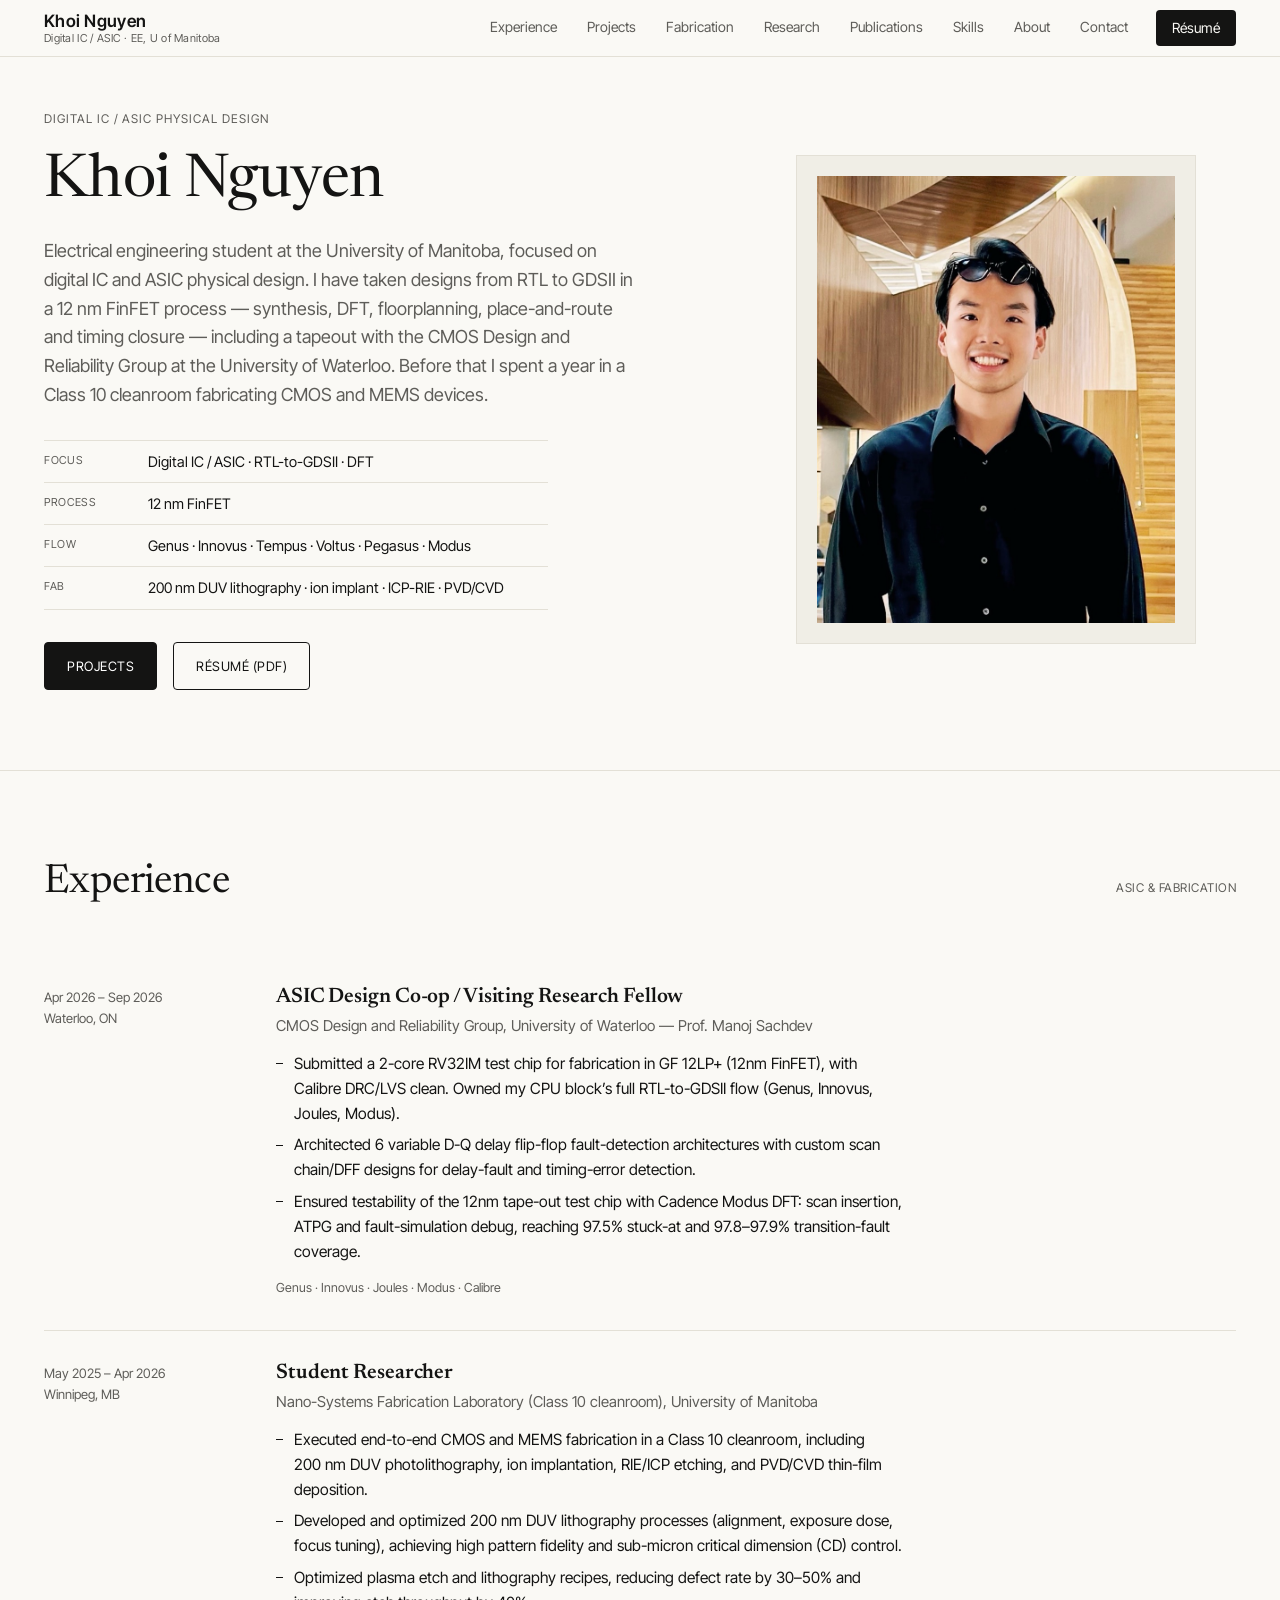
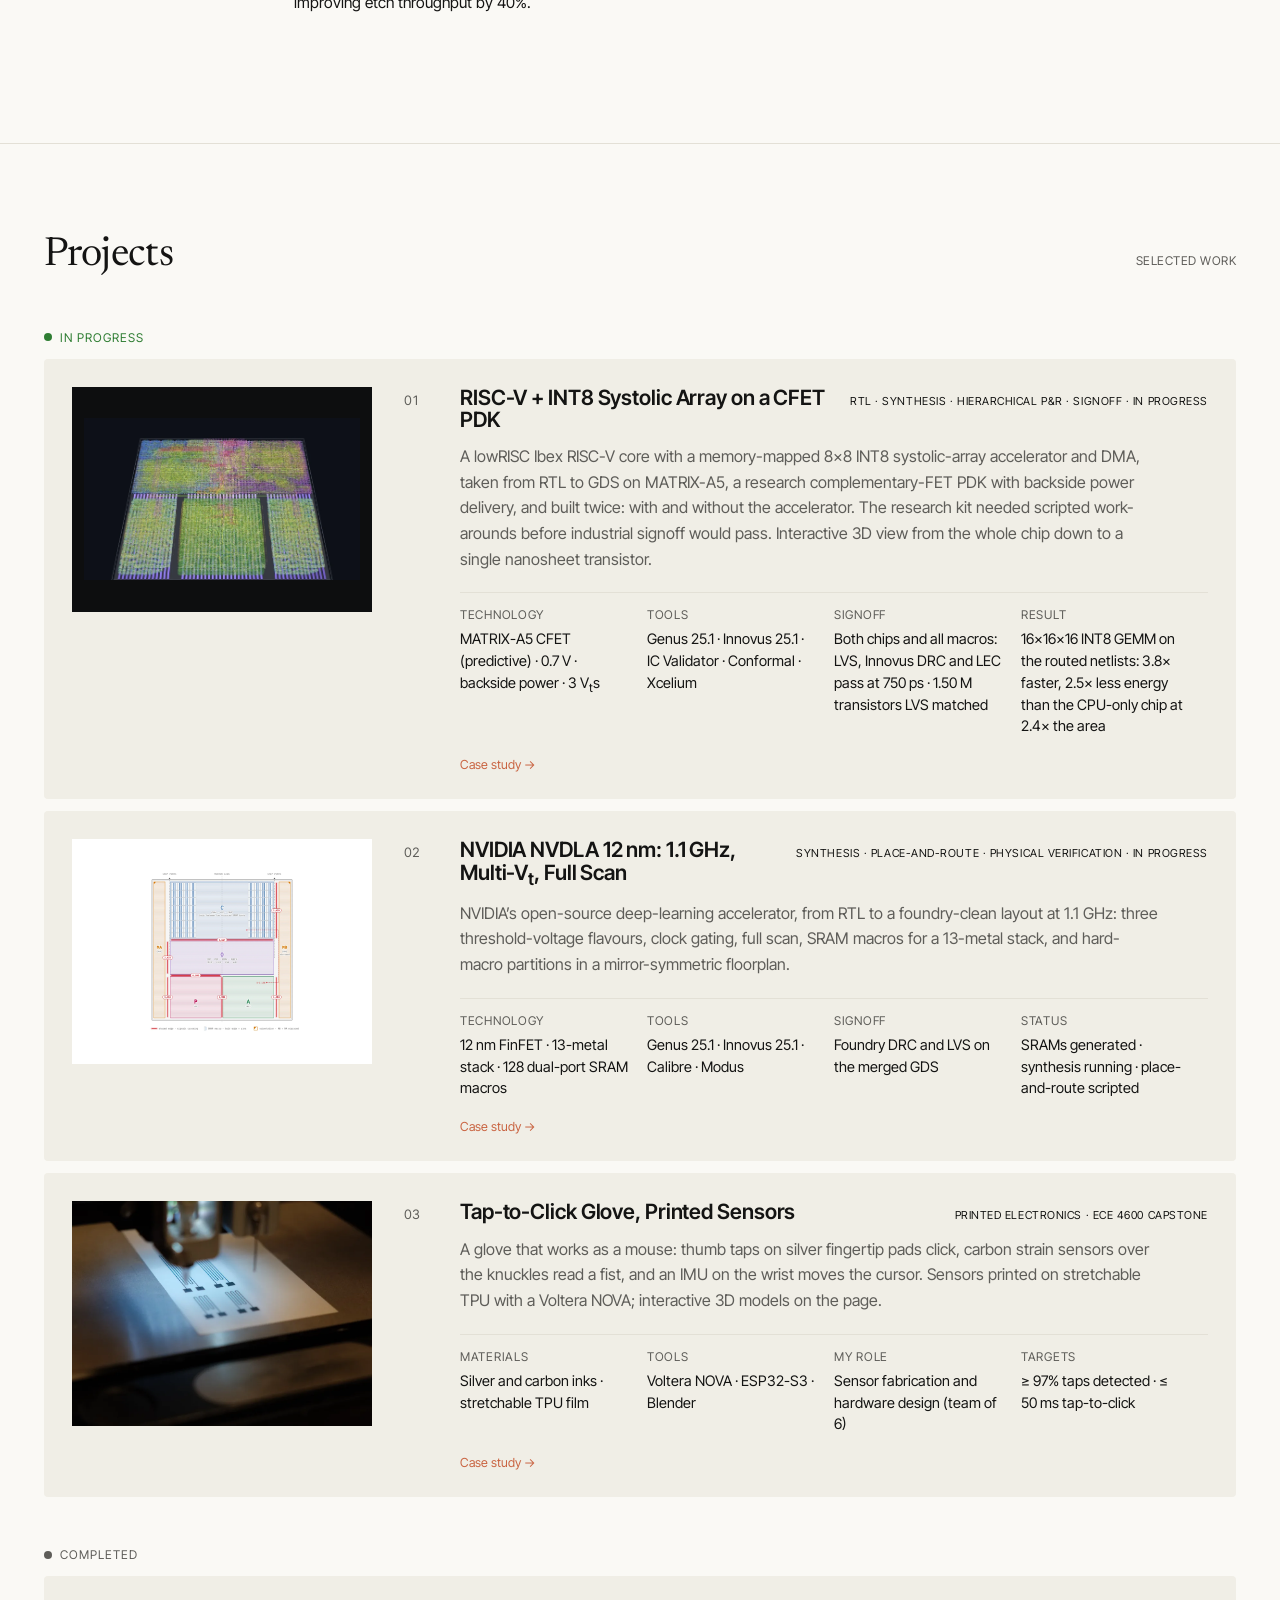
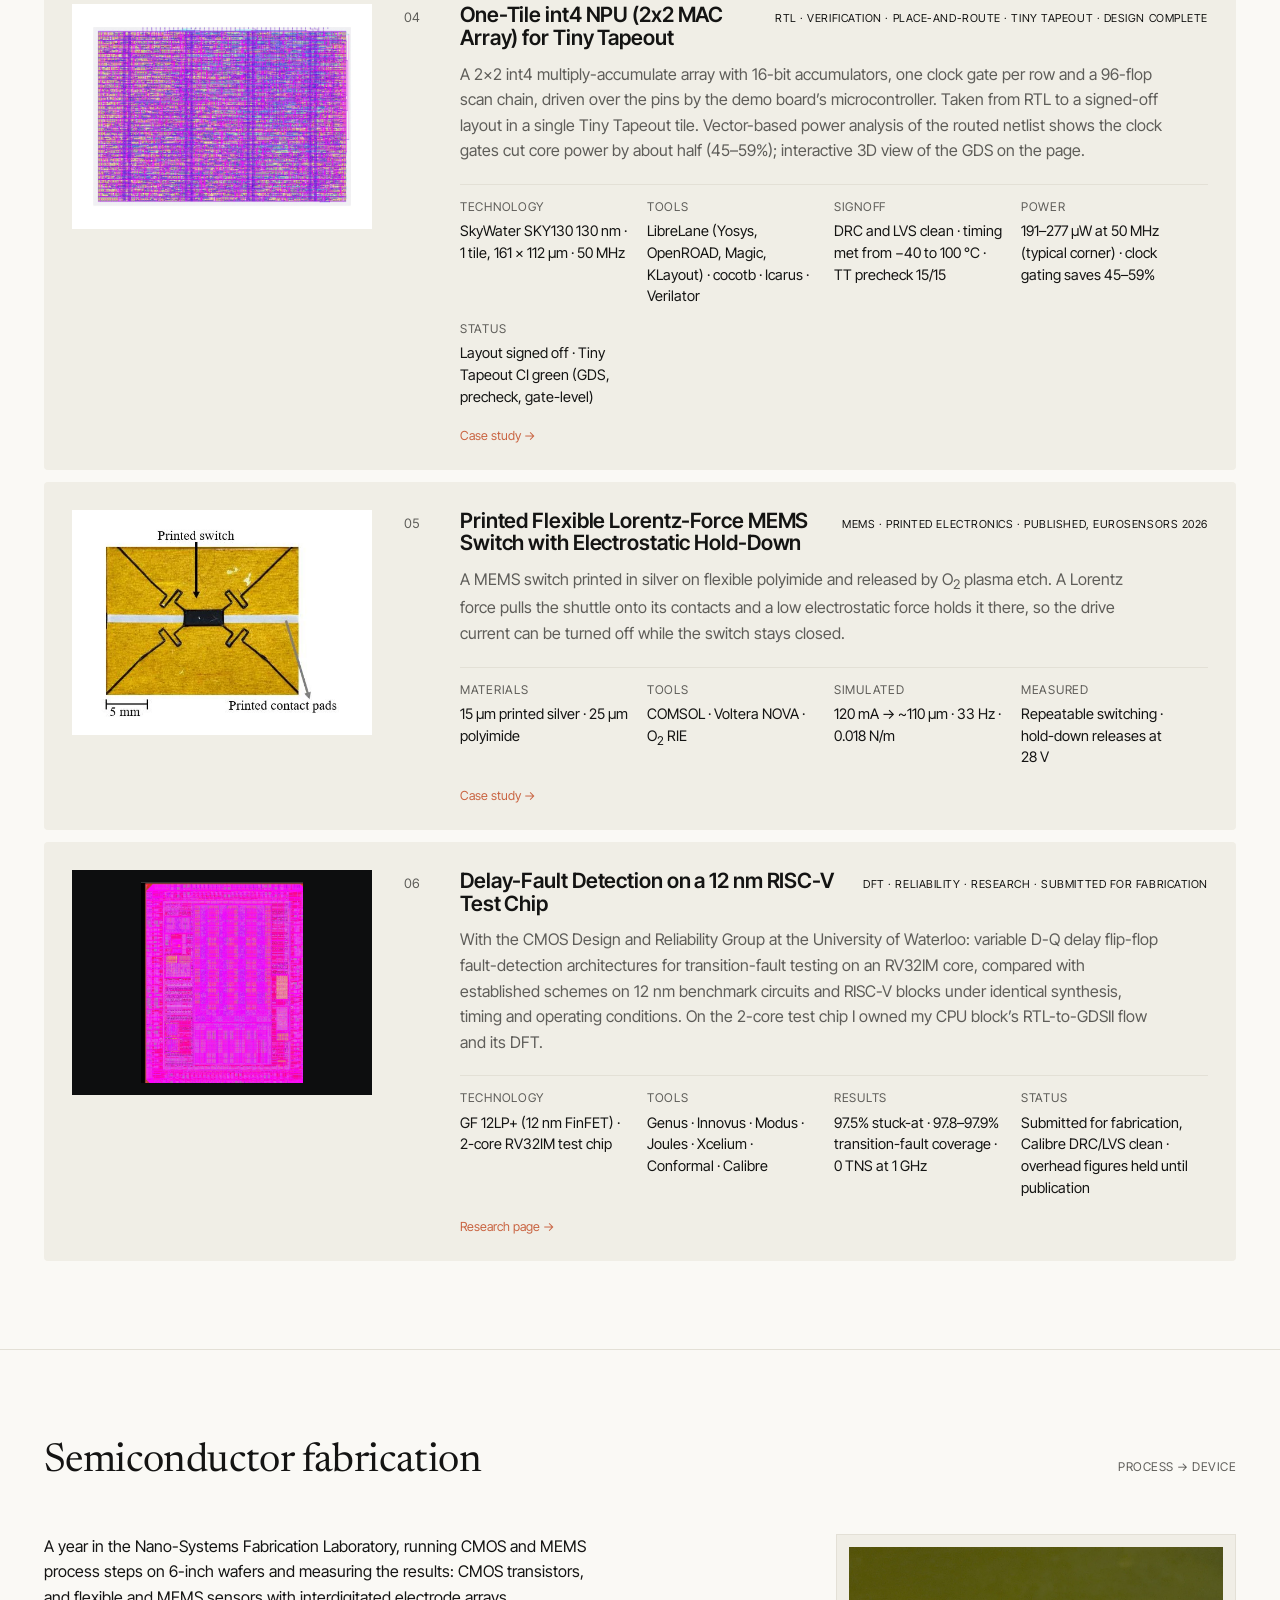
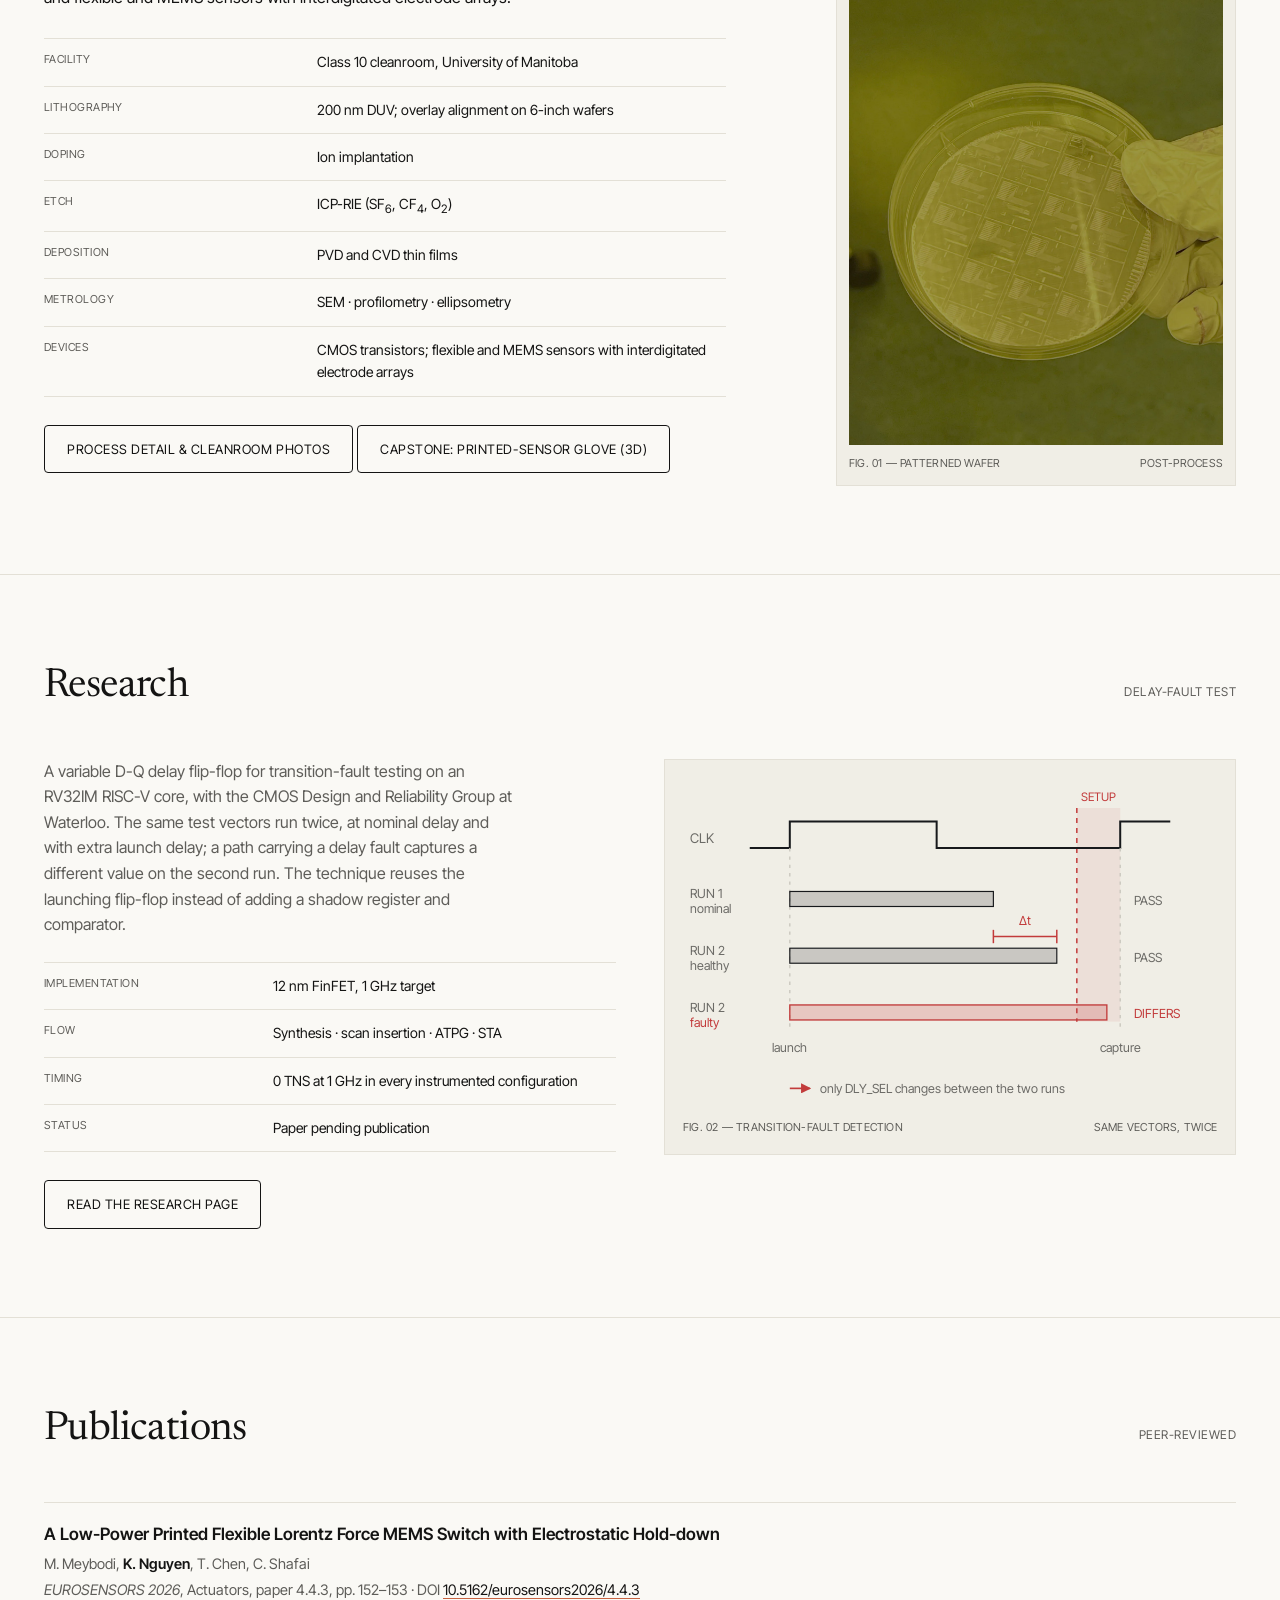
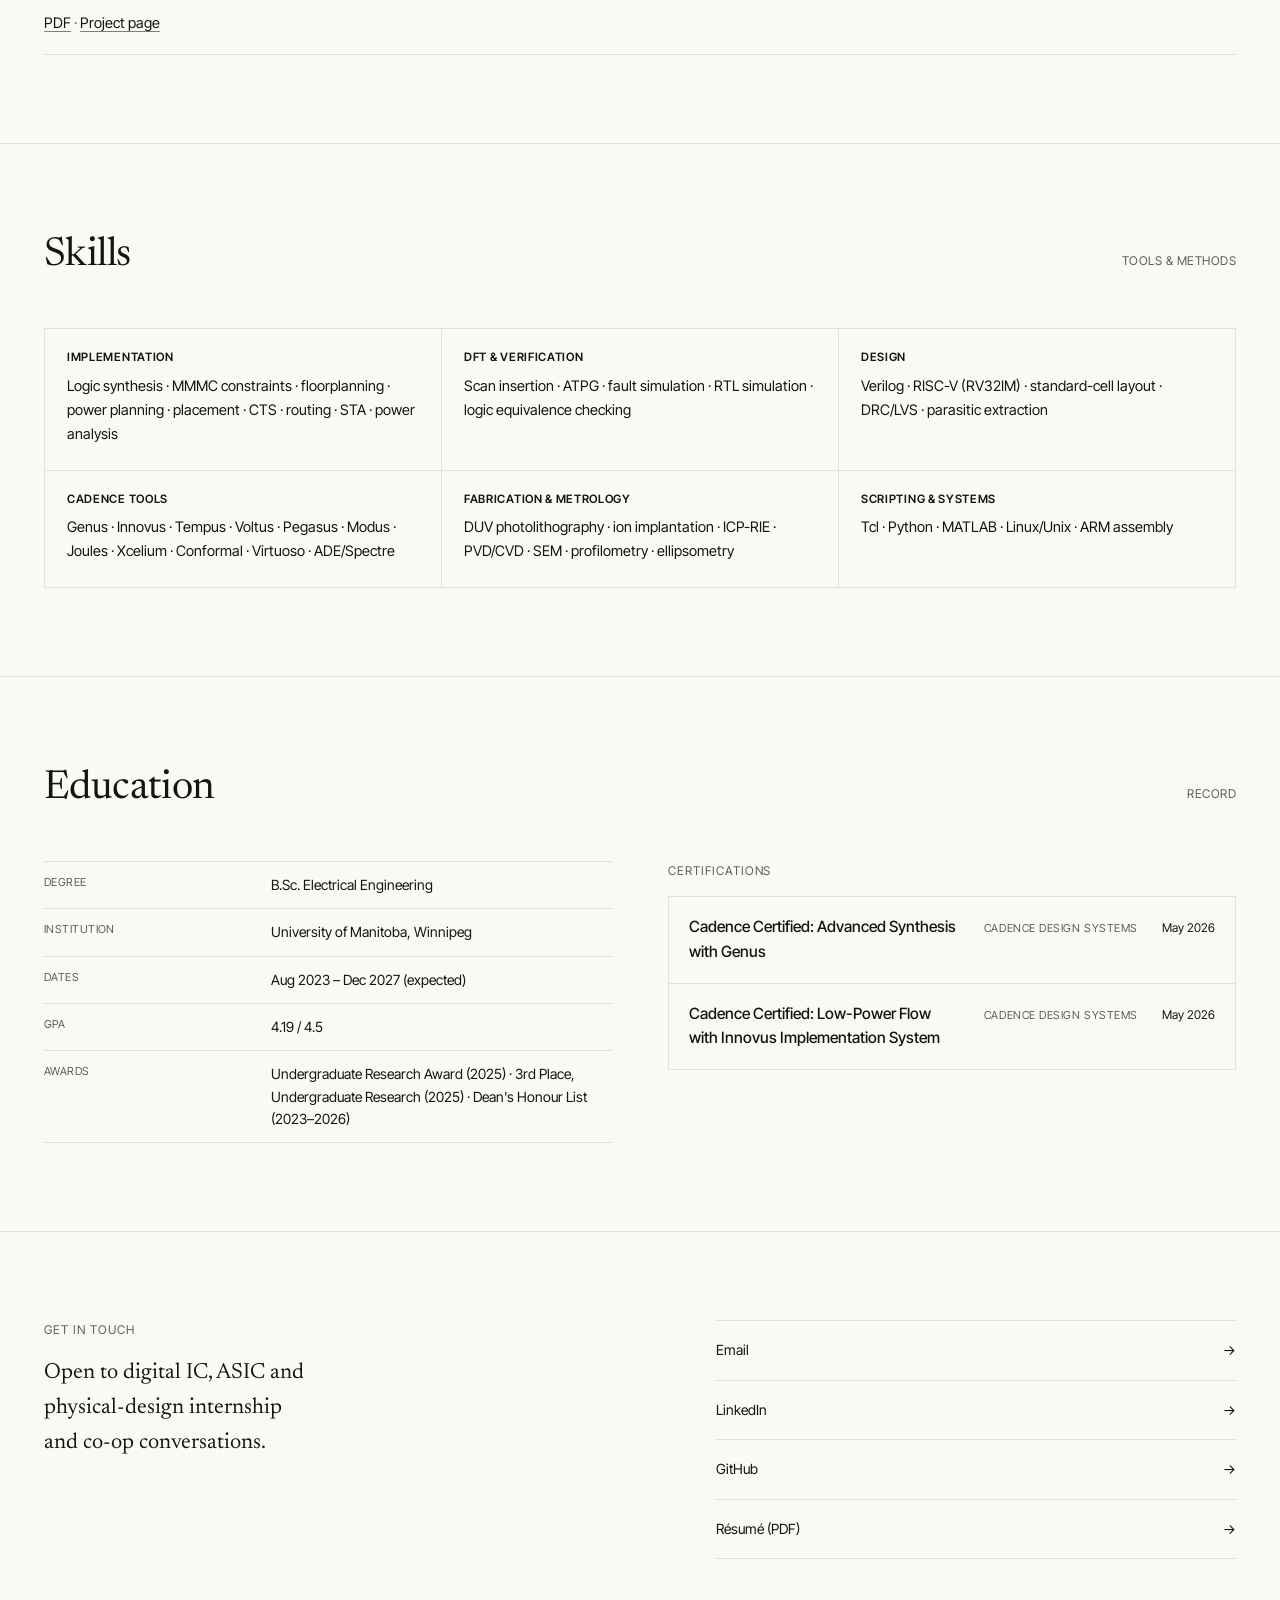
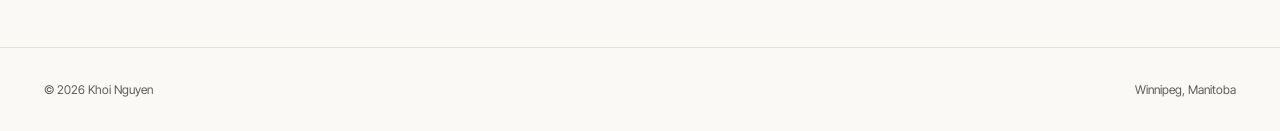
==== commit 5ae22fa1: "Merge RISC-V and DFT projects into one; add feature images to project cards - One card, Delay-fault " ====
--- a/index.html
+++ b/index.html
@@ -32,7 +32,7 @@
 <link rel="preconnect" href="https://fonts.googleapis.com" />
 <link rel="preconnect" href="https://fonts.gstatic.com" crossorigin />
 <link href="https://fonts.googleapis.com/css2?family=Newsreader:opsz,wght@6..72,300;6..72,400;6..72,500&family=Inter+Tight:wght@400;500;600&family=IBM+Plex+Mono:wght@400;600&display=swap" rel="stylesheet" />
-<link rel="stylesheet" href="css/style.css?v=20261125" />
+<link rel="stylesheet" href="css/style.css?v=20261125b" />
 </head>
 <body>
 <a class="skip-link" href="#main">Skip to content</a>
@@ -160,7 +160,8 @@
         </a>
         -->
 
-        <a class="proj" href="projects/gaa-sysarray.html">
+        <a class="proj has-media" href="projects/gaa-sysarray.html">
+          <figure class="proj-media is-plate"><img src="assets/gaa/chip3d.webp" width="1190" height="700" loading="lazy" decoding="async" alt="ibex_npu_top rendered in 3D from the routed GDS: the CPU cell band on top, two SRAM macros and the systolic-array macro along the bottom" /></figure>
           <div class="proj-head">
             <span class="proj-num">01</span>
             <h3>RISC-V + INT8 Systolic Array on a CFET PDK</h3>
@@ -176,7 +177,8 @@
           <span class="proj-go">Case study &rarr;</span>
         </a>
 
-        <a class="proj" href="projects/nvdla.html">
+        <a class="proj has-media" href="projects/nvdla.html">
+          <figure class="proj-media is-sheet"><img src="assets/cards/nvdla.webp" width="1400" height="1237" loading="lazy" decoding="async" alt="Planned NVDLA floorplan drawn to scale: partition C with two mirrored SRAM banks on top, partition O in the middle, P and A below, and the two mirrored CMAC partitions along the sides" /></figure>
           <div class="proj-head">
             <span class="proj-num">02</span>
             <h3>NVIDIA NVDLA 12&nbsp;nm: 1.1&nbsp;GHz, Multi-V<sub>t</sub>, Full Scan</h3>
@@ -192,7 +194,8 @@
           <span class="proj-go">Case study &rarr;</span>
         </a>
 
-        <a class="proj" href="projects/glove.html">
+        <a class="proj has-media" href="projects/glove.html">
+          <figure class="proj-media"><img src="assets/glove/09_printing_photo.webp" width="933" height="1400" loading="lazy" decoding="async" style="object-position:50% 62%" alt="The Voltera NOVA printing serpentine sensor traces onto film" /></figure>
           <div class="proj-head">
             <span class="proj-num">03</span>
             <h3>Tap-to-Click Glove, Printed Sensors</h3>
@@ -212,7 +215,8 @@
 
       <p class="label proj-group is-done" style="margin:48px 0 12px;">Completed</p>
       <div class="proj-list">
-        <a class="proj" href="projects/npu-tapeout.html">
+        <a class="proj has-media" href="projects/npu-tapeout.html">
+          <figure class="proj-media is-sheet"><img src="assets/npu/gds.webp" width="1400" height="968" loading="lazy" decoding="async" alt="Top-down KLayout view of the final NPU tile GDS, all layers in SKY130 colours" /></figure>
           <div class="proj-head">
             <span class="proj-num">04</span>
             <h3>One-Tile int4 NPU (2x2 MAC Array) for Tiny Tapeout</h3>
@@ -228,7 +232,8 @@
           </dl>
           <span class="proj-go">Case study &rarr;</span>
         </a>
-        <a class="proj" href="projects/mems-switch.html">
+        <a class="proj has-media" href="projects/mems-switch.html">
+          <figure class="proj-media is-sheet"><img src="assets/mems/fig3-fabricated.webp" width="438" height="341" loading="lazy" decoding="async" alt="Photograph of the fabricated printed switch on polyimide, with the switch at the centre and printed contact pads, 5 mm scale bar" /></figure>
           <div class="proj-head">
             <span class="proj-num">05</span>
             <h3>Printed Flexible Lorentz-Force MEMS Switch with Electrostatic Hold-Down</h3>
@@ -243,36 +248,21 @@
           </dl>
           <span class="proj-go">Case study &rarr;</span>
         </a>
-        <a class="proj" href="projects/riscv.html">
+        <a class="proj has-media" href="research.html#delay-fault">
+          <figure class="proj-media is-plate"><img src="assets/riscv/chip-layout.webp" width="880" height="1090" loading="lazy" decoding="async" alt="Full layout of the 12 nm RISC-V test chip, with the core region in the centre and the I/O ring around the edge" /></figure>
           <div class="proj-head">
             <span class="proj-num">06</span>
-            <h3>RISC-V Fault Detection</h3>
-            <span class="proj-cat">DFT &middot; Reliability &middot; Research</span>
-          </div>
-          <p class="proj-sum">Evaluated hardware fault-detection approaches on an RV32IM processor: DFT instrumentation, ATPG coverage, timing closure, and the area and power cost against the un-instrumented core.</p>
-          <dl class="proj-spec">
-            <div><dt>Technology</dt><dd>RV32IM RISC-V &middot; 12&nbsp;nm FinFET</dd></div>
-            <div><dt>Flow</dt><dd>DFT instrumentation &middot; ATPG &middot; STA &middot; area/power analysis</dd></div>
-            <div><dt>Group</dt><dd>CMOS Design and Reliability Group, Waterloo</dd></div>
-            <div><dt>Results</dt><dd>Coverage, area and power figures held until publication</dd></div>
-          </dl>
-          <span class="proj-go">Case study &rarr;</span>
-        </a>
-
-        <a class="proj" href="projects/dft.html">
-          <div class="proj-head">
-            <span class="proj-num">07</span>
-            <h3>Error-Detection DFT Architectures</h3>
-            <span class="proj-cat">DFT &middot; Verification &middot; Research</span>
-          </div>
-          <p class="proj-sum">Designed and compared fault-detection architectures on 12&nbsp;nm benchmark circuits and RISC-V blocks, under identical synthesis, timing and operating conditions, from RTL through physical implementation.</p>
-          <dl class="proj-spec">
-            <div><dt>Technology</dt><dd>12&nbsp;nm FinFET &middot; benchmark circuits &middot; RISC-V</dd></div>
-            <div><dt>Tools</dt><dd>Genus &middot; Modus &middot; Joules &middot; Xcelium &middot; Conformal &middot; Innovus</dd></div>
-            <div><dt>Flow</dt><dd>RTL &rarr; synthesis &rarr; DFT insertion &rarr; simulation &rarr; equivalence &rarr; STA &rarr; P&amp;R</dd></div>
-            <div><dt>Results</dt><dd>Per-scheme overhead held until publication</dd></div>
-          </dl>
-          <span class="proj-go">Case study &rarr;</span>
+            <h3>Delay-Fault Detection on a 12&nbsp;nm RISC-V Test Chip</h3>
+            <span class="proj-cat">DFT &middot; Reliability &middot; Research &middot; Submitted for fabrication</span>
+          </div>
+          <p class="proj-sum">With the CMOS Design and Reliability Group at the University of Waterloo: variable D-Q delay flip-flop fault-detection architectures for transition-fault testing on an RV32IM core, compared with established schemes on 12&nbsp;nm benchmark circuits and RISC-V blocks under identical synthesis, timing and operating conditions. On the 2-core test chip I owned my CPU block&rsquo;s RTL-to-GDSII flow and its DFT.</p>
+          <dl class="proj-spec">
+            <div><dt>Technology</dt><dd>GF 12LP+ (12&nbsp;nm FinFET) &middot; 2-core RV32IM test chip</dd></div>
+            <div><dt>Tools</dt><dd>Genus &middot; Innovus &middot; Modus &middot; Joules &middot; Xcelium &middot; Conformal &middot; Calibre</dd></div>
+            <div><dt>Results</dt><dd>97.5% stuck-at &middot; 97.8&ndash;97.9% transition-fault coverage &middot; 0 TNS at 1&nbsp;GHz</dd></div>
+            <div><dt>Status</dt><dd>Submitted for fabrication, Calibre DRC/LVS clean &middot; overhead figures held until publication</dd></div>
+          </dl>
+          <span class="proj-go">Research page &rarr;</span>
         </a>
       </div>
     </div>
--- a/css/style.css
+++ b/css/style.css
@@ -1605,3 +1605,41 @@
 .fig-row { display: grid; grid-template-columns: repeat(3, minmax(0, 1fr)); gap: 20px; align-items: start; margin-bottom: 48px; }
 .fig-row .pd-figure img { height: auto; }
 @media (max-width: 768px) { .fig-row { grid-template-columns: minmax(0, 1fr); } }
+
+/* Project cards with a feature image in a left column (index) */
+.proj.has-media {
+  display: grid;
+  grid-template-columns: minmax(0, 300px) minmax(0, 1fr);
+  column-gap: 32px;
+  align-items: start;
+}
+.proj.has-media > * { grid-column: 2; min-width: 0; }
+.proj.has-media > .proj-media { grid-column: 1; grid-row: 1 / span 4; }
+.proj-media {
+  margin: 0;
+  aspect-ratio: 4 / 3;
+  overflow: hidden;
+  background: #e4e2da;
+}
+.proj-media img {
+  width: 100%;
+  height: 100%;
+  object-fit: cover;
+  transition: transform 400ms cubic-bezier(0.2, 0.8, 0.2, 1);
+}
+.proj-media.is-plate { background: #0d0e0f; }
+.proj-media.is-plate img { object-fit: contain; padding: 4%; }
+.proj-media.is-sheet { background: #fff; }
+.proj-media.is-sheet img { object-fit: contain; padding: 5%; }
+.proj.has-media:hover .proj-media img { transform: scale(1.02); }
+@media (max-width: 1024px) {
+  .proj.has-media { grid-template-columns: minmax(0, 220px) minmax(0, 1fr); column-gap: 24px; }
+}
+@media (max-width: 680px) {
+  .proj.has-media { grid-template-columns: minmax(0, 1fr); }
+  .proj.has-media > *, .proj.has-media > .proj-media { grid-column: 1; grid-row: auto; }
+  .proj.has-media > .proj-media { margin-bottom: 18px; aspect-ratio: 16 / 10; }
+}
+@media (prefers-reduced-motion: reduce) {
+  .proj-media img { transition: none; }
+}
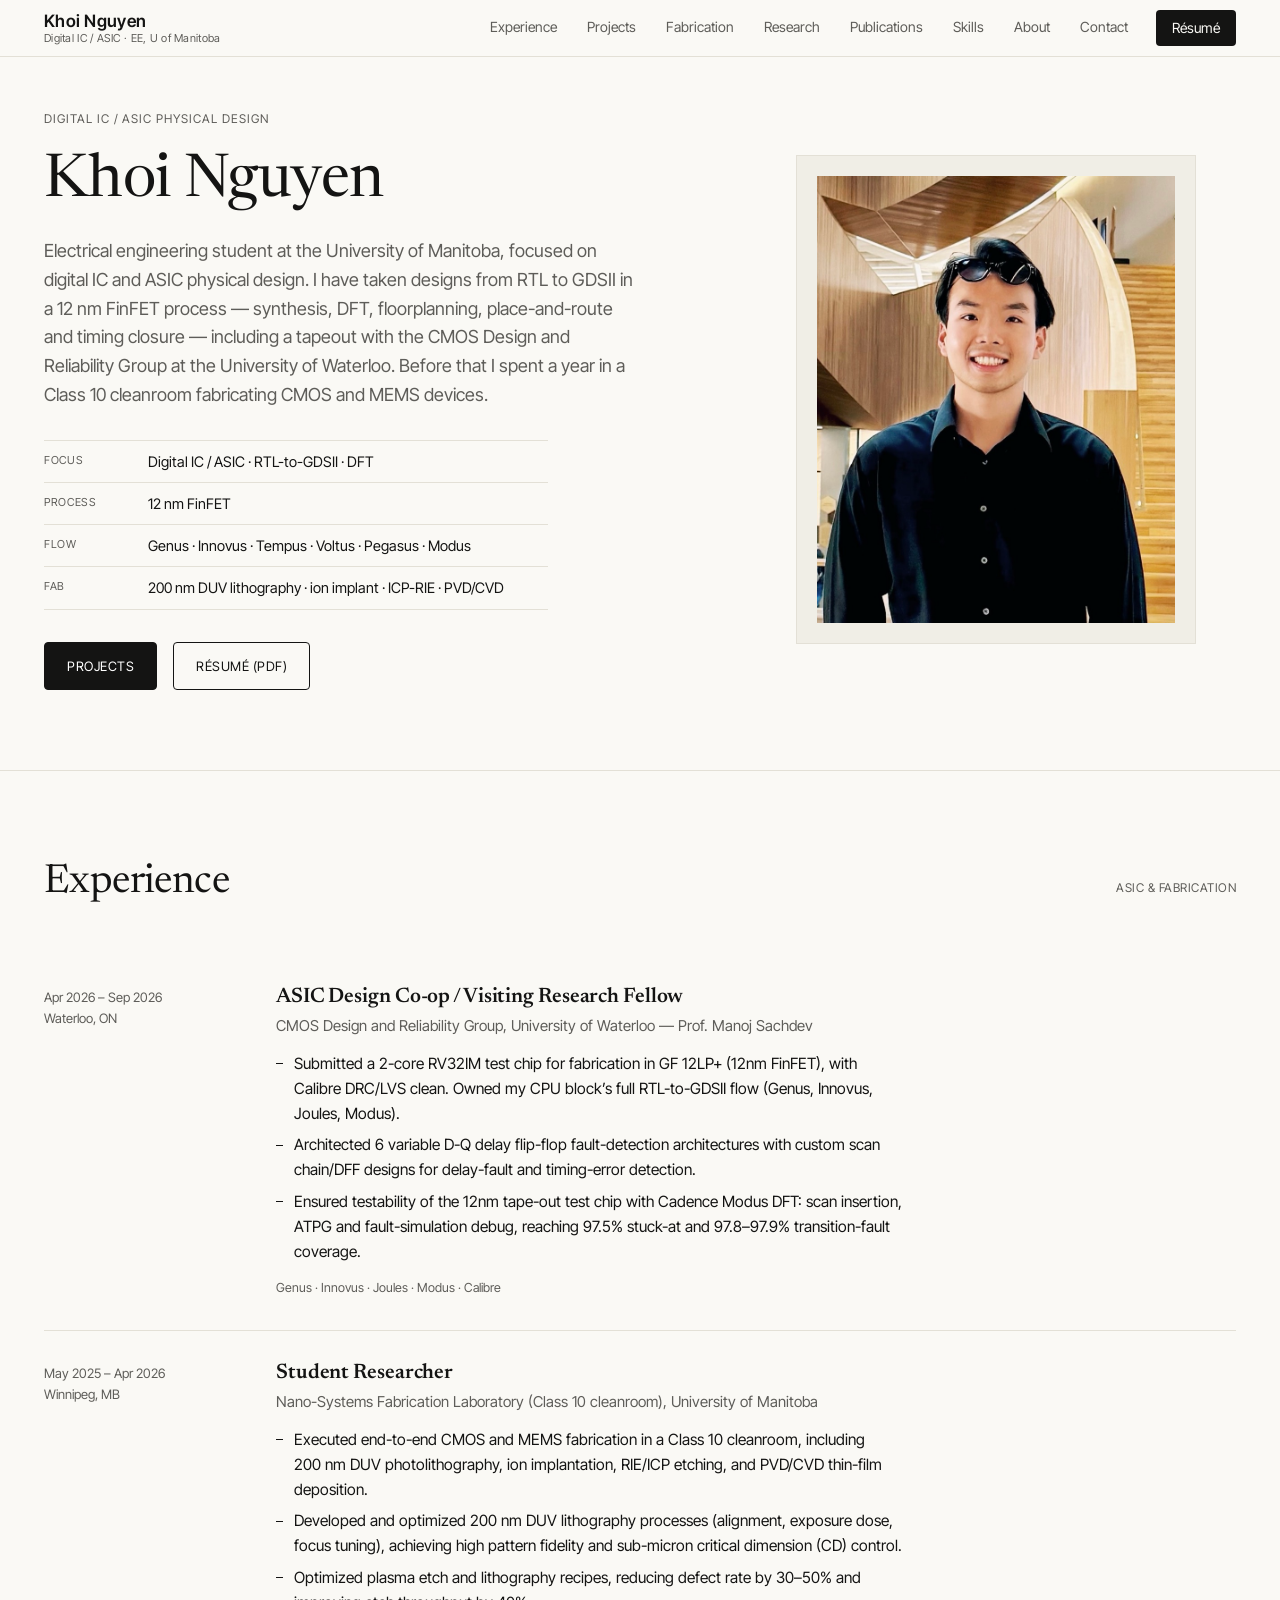
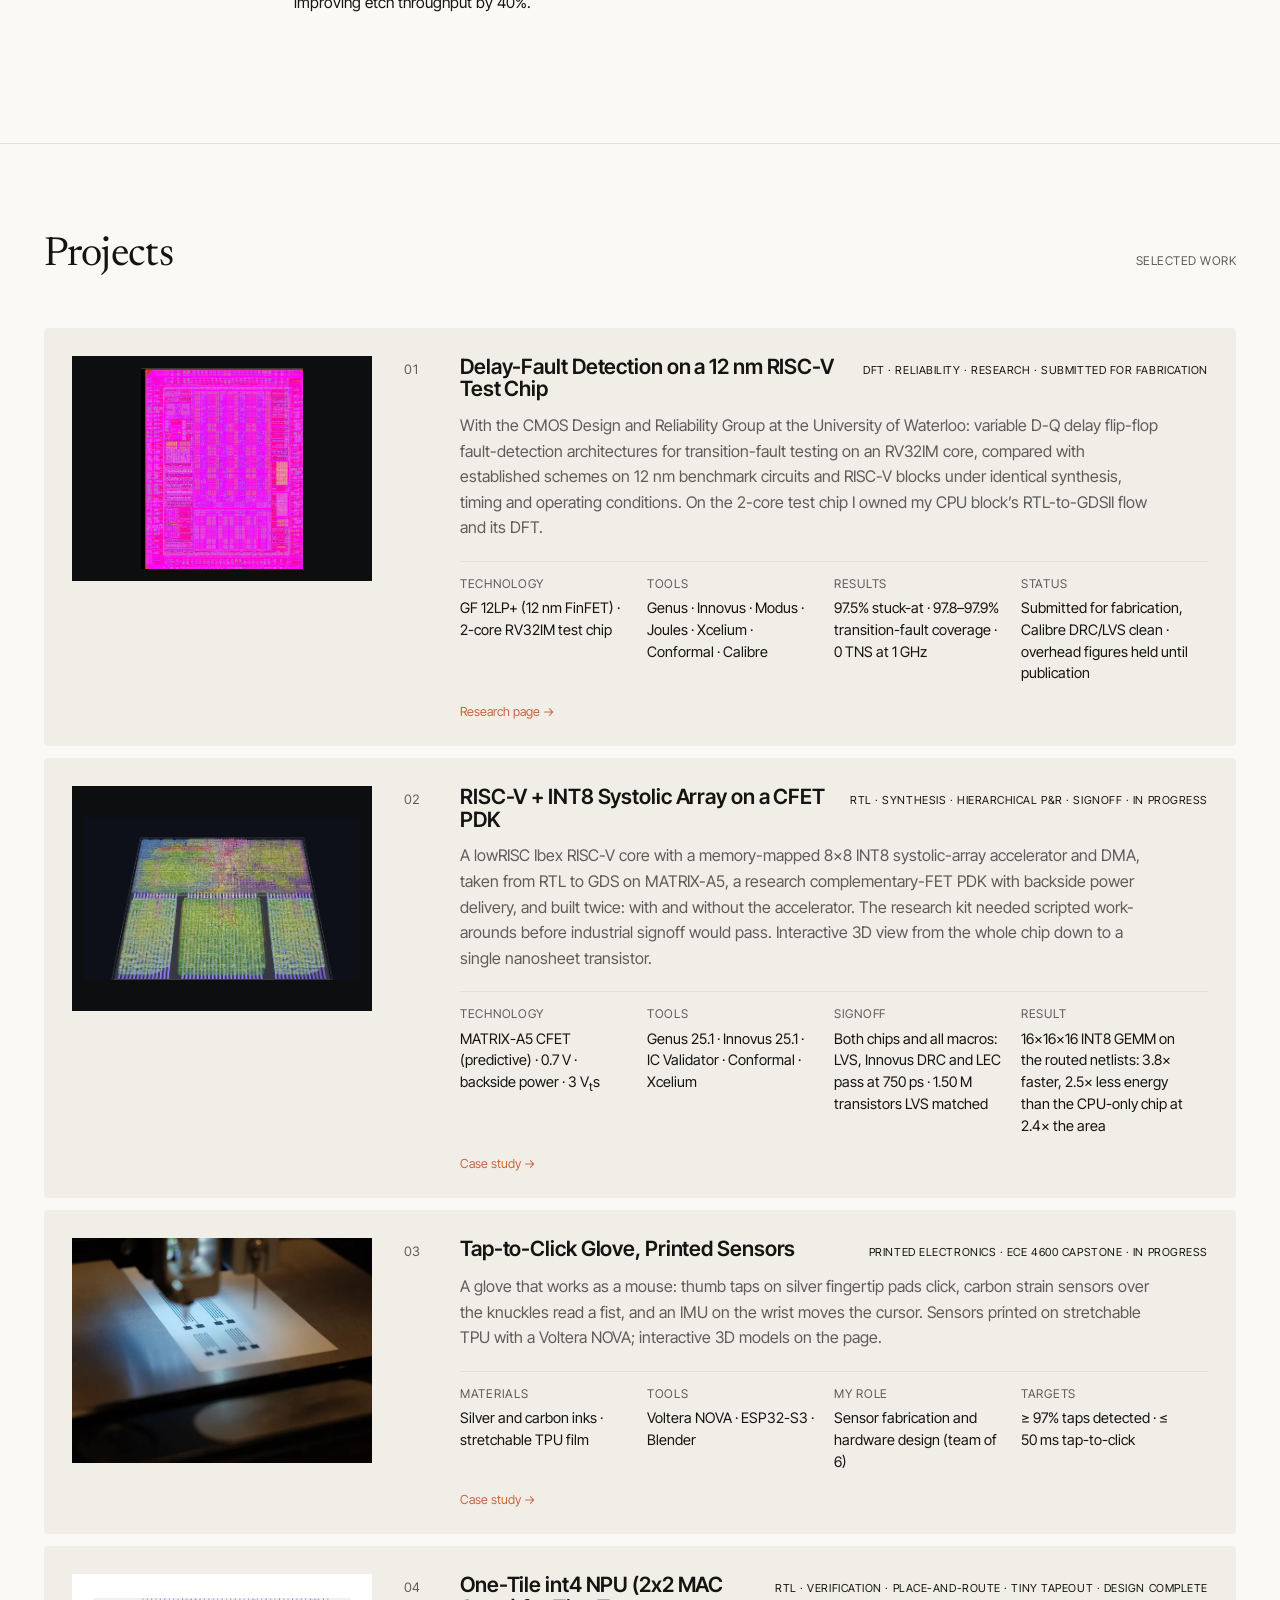
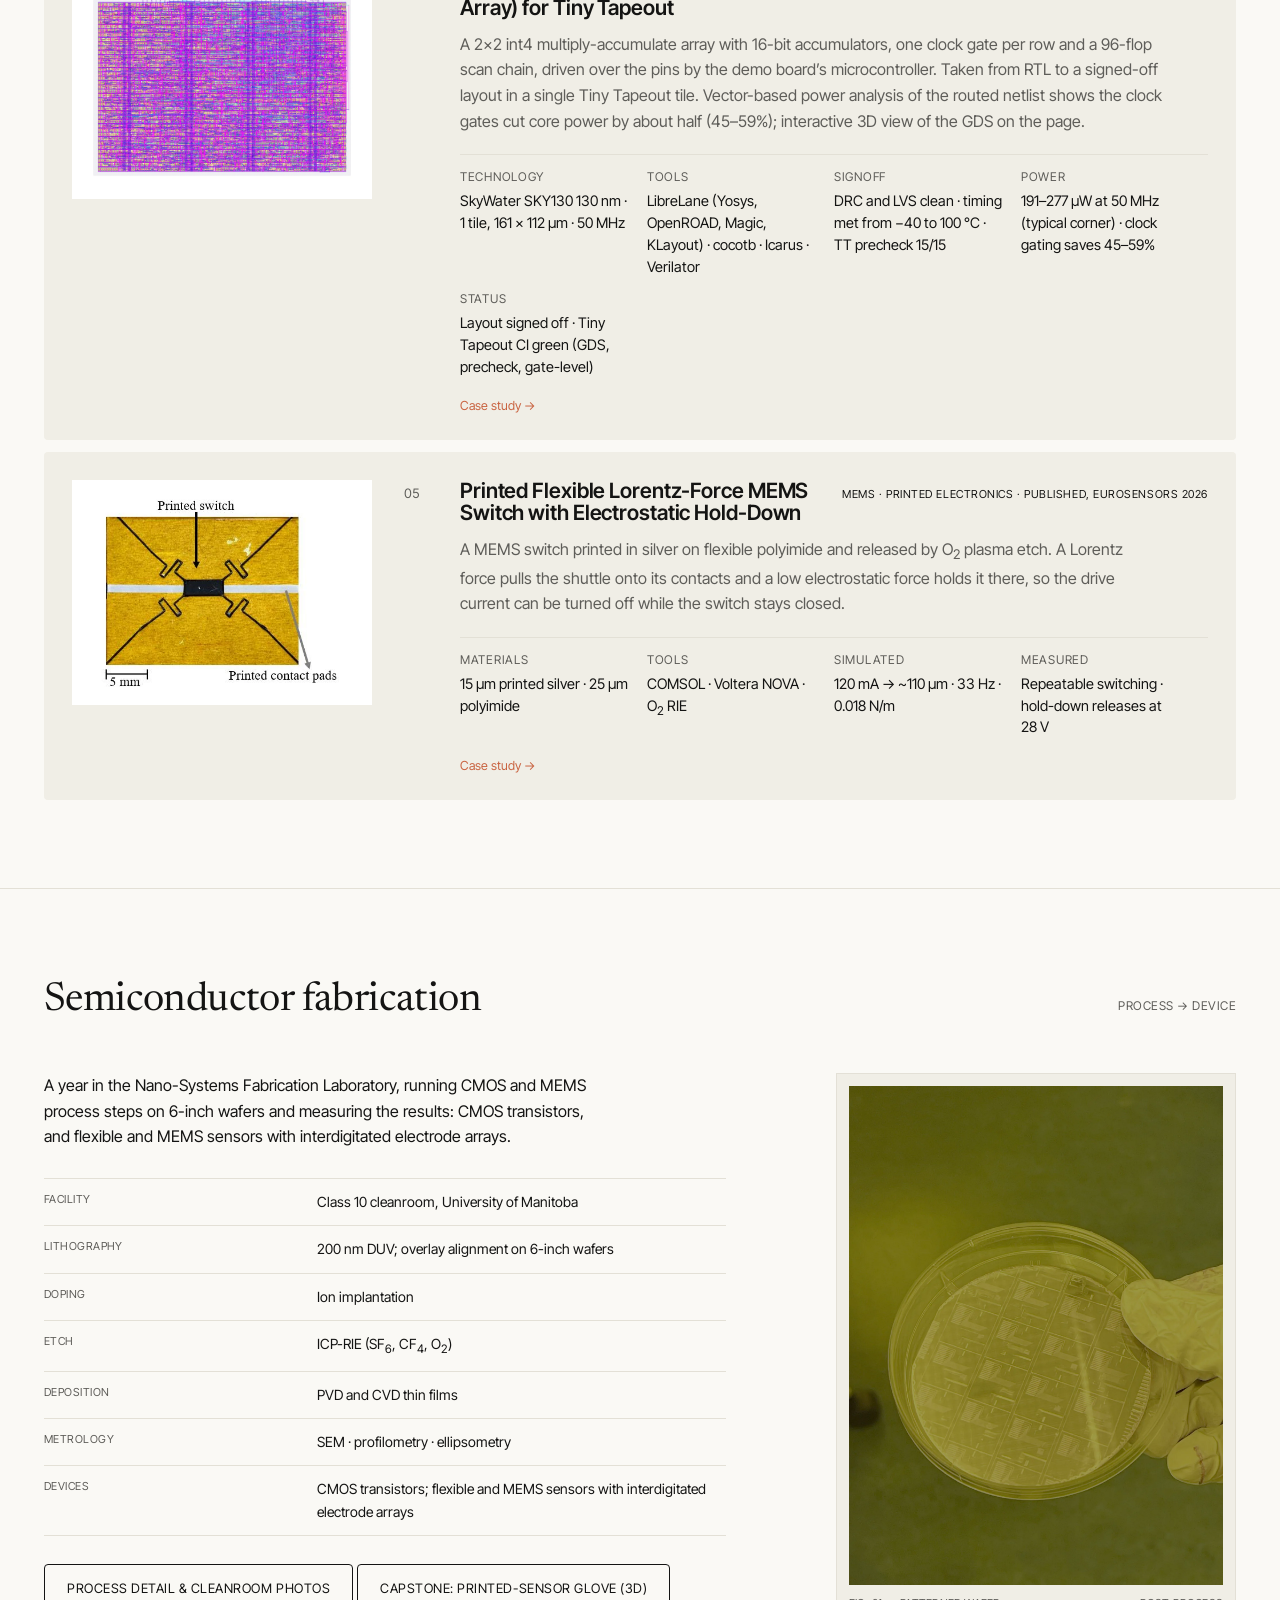
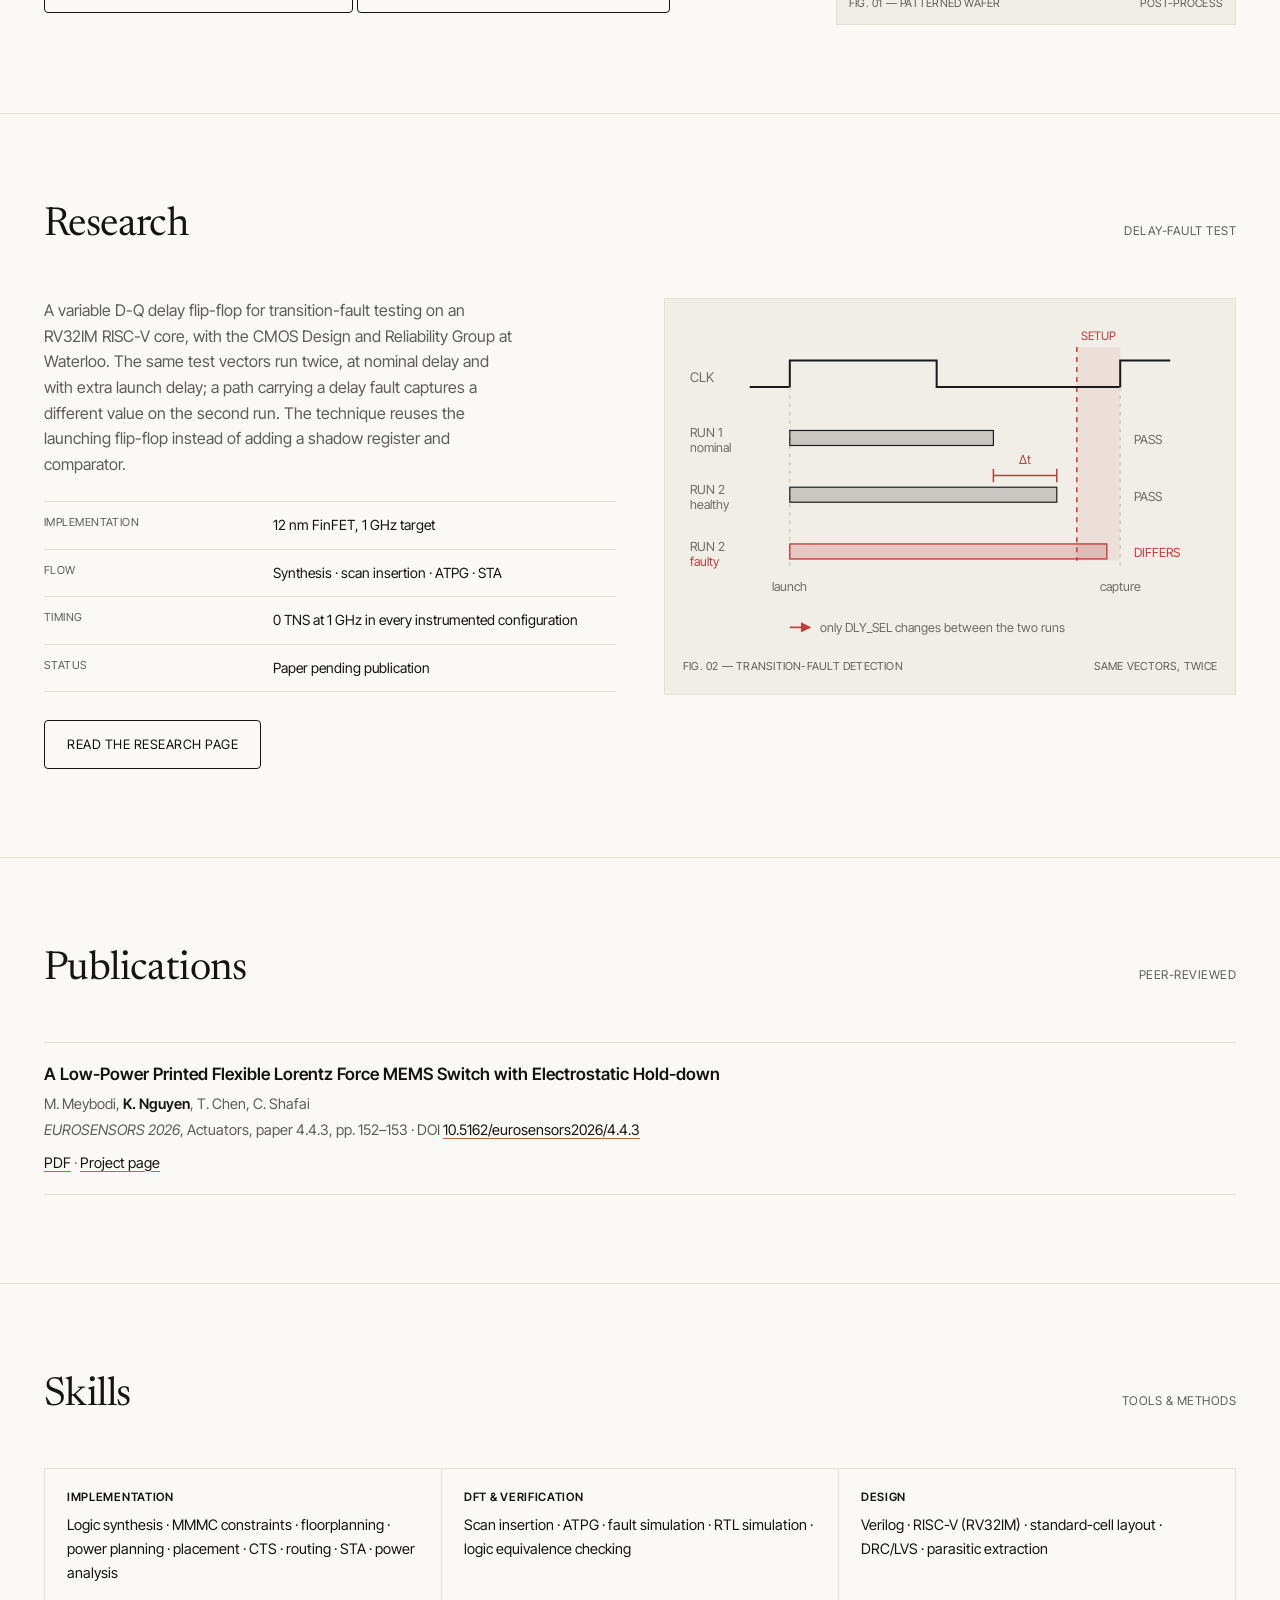
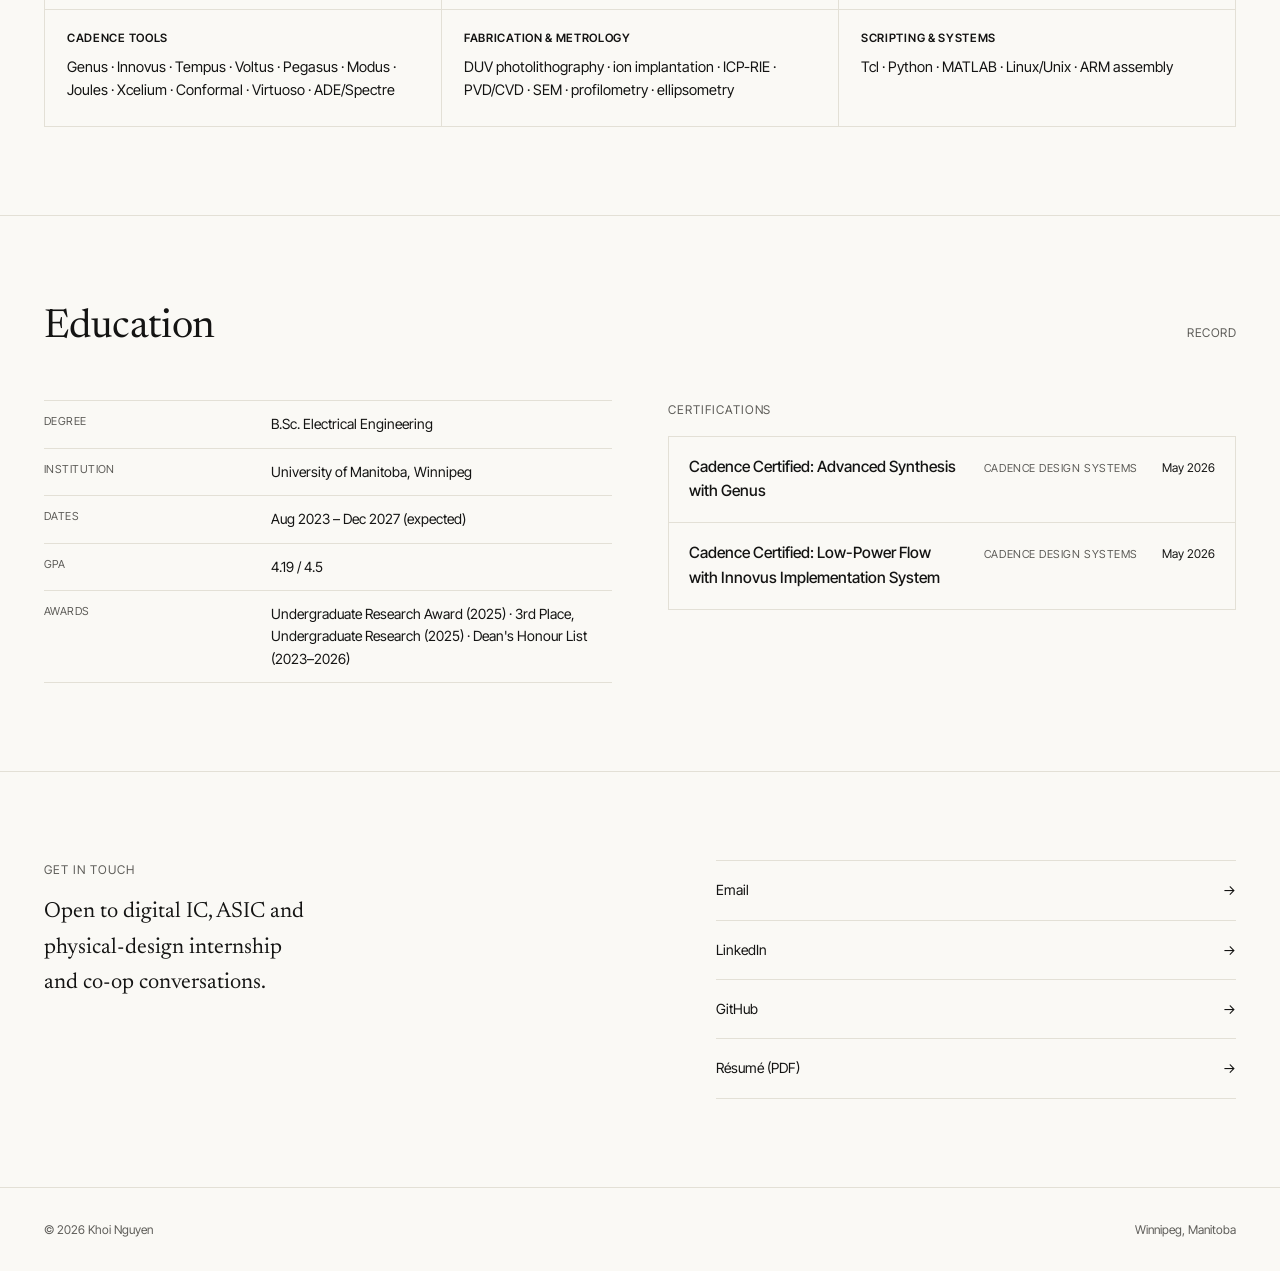
==== commit 45049381: "Rank projects in one list and hide the 12 nm NVDLA card Order: 12 nm RISC-V test chip, CFET RISC-V +" ====
--- a/index.html
+++ b/index.html
@@ -140,7 +140,6 @@
         <span class="section-index">Selected work</span>
       </div>
 
-      <p class="label proj-group is-active" style="margin:0 0 12px;">In progress</p>
       <div class="proj-list">
         <!-- HIDDEN for now (7nm NVDLA); restore by removing this comment wrapper
         <a class="proj" href="projects/nvdla-asap7.html">
@@ -160,10 +159,27 @@
         </a>
         -->
 
+        <a class="proj has-media" href="research.html#delay-fault">
+          <figure class="proj-media is-plate"><img src="assets/riscv/chip-layout.webp" width="880" height="1090" loading="lazy" decoding="async" alt="Full layout of the 12 nm RISC-V test chip, with the core region in the centre and the I/O ring around the edge" /></figure>
+          <div class="proj-head">
+            <span class="proj-num">01</span>
+            <h3>Delay-Fault Detection on a 12&nbsp;nm RISC-V Test Chip</h3>
+            <span class="proj-cat">DFT &middot; Reliability &middot; Research &middot; Submitted for fabrication</span>
+          </div>
+          <p class="proj-sum">With the CMOS Design and Reliability Group at the University of Waterloo: variable D-Q delay flip-flop fault-detection architectures for transition-fault testing on an RV32IM core, compared with established schemes on 12&nbsp;nm benchmark circuits and RISC-V blocks under identical synthesis, timing and operating conditions. On the 2-core test chip I owned my CPU block&rsquo;s RTL-to-GDSII flow and its DFT.</p>
+          <dl class="proj-spec">
+            <div><dt>Technology</dt><dd>GF 12LP+ (12&nbsp;nm FinFET) &middot; 2-core RV32IM test chip</dd></div>
+            <div><dt>Tools</dt><dd>Genus &middot; Innovus &middot; Modus &middot; Joules &middot; Xcelium &middot; Conformal &middot; Calibre</dd></div>
+            <div><dt>Results</dt><dd>97.5% stuck-at &middot; 97.8&ndash;97.9% transition-fault coverage &middot; 0 TNS at 1&nbsp;GHz</dd></div>
+            <div><dt>Status</dt><dd>Submitted for fabrication, Calibre DRC/LVS clean &middot; overhead figures held until publication</dd></div>
+          </dl>
+          <span class="proj-go">Research page &rarr;</span>
+        </a>
+
         <a class="proj has-media" href="projects/gaa-sysarray.html">
           <figure class="proj-media is-plate"><img src="assets/gaa/chip3d.webp" width="1190" height="700" loading="lazy" decoding="async" alt="ibex_npu_top rendered in 3D from the routed GDS: the CPU cell band on top, two SRAM macros and the systolic-array macro along the bottom" /></figure>
           <div class="proj-head">
-            <span class="proj-num">01</span>
+            <span class="proj-num">02</span>
             <h3>RISC-V + INT8 Systolic Array on a CFET PDK</h3>
             <span class="proj-cat">RTL &middot; Synthesis &middot; Hierarchical P&amp;R &middot; Signoff &middot; In progress</span>
           </div>
@@ -177,29 +193,12 @@
           <span class="proj-go">Case study &rarr;</span>
         </a>
 
-        <a class="proj has-media" href="projects/nvdla.html">
-          <figure class="proj-media is-sheet"><img src="assets/cards/nvdla.webp" width="1400" height="1237" loading="lazy" decoding="async" alt="Planned NVDLA floorplan drawn to scale: partition C with two mirrored SRAM banks on top, partition O in the middle, P and A below, and the two mirrored CMAC partitions along the sides" /></figure>
-          <div class="proj-head">
-            <span class="proj-num">02</span>
-            <h3>NVIDIA NVDLA 12&nbsp;nm: 1.1&nbsp;GHz, Multi-V<sub>t</sub>, Full Scan</h3>
-            <span class="proj-cat">Synthesis &middot; Place-and-route &middot; Physical verification &middot; In progress</span>
-          </div>
-          <p class="proj-sum">NVIDIA&rsquo;s open-source deep-learning accelerator, from RTL to a foundry-clean layout at 1.1&nbsp;GHz: three threshold-voltage flavours, clock gating, full scan, SRAM macros for a 13-metal stack, and hard-macro partitions in a mirror-symmetric floorplan.</p>
-          <dl class="proj-spec">
-            <div><dt>Technology</dt><dd>12&nbsp;nm FinFET &middot; 13-metal stack &middot; 128 dual-port SRAM macros</dd></div>
-            <div><dt>Tools</dt><dd>Genus 25.1 &middot; Innovus 25.1 &middot; Calibre &middot; Modus</dd></div>
-            <div><dt>Signoff</dt><dd>Foundry DRC and LVS on the merged GDS</dd></div>
-            <div><dt>Status</dt><dd>SRAMs generated &middot; synthesis running &middot; place-and-route scripted</dd></div>
-          </dl>
-          <span class="proj-go">Case study &rarr;</span>
-        </a>
-
         <a class="proj has-media" href="projects/glove.html">
           <figure class="proj-media"><img src="assets/glove/09_printing_photo.webp" width="933" height="1400" loading="lazy" decoding="async" style="object-position:50% 62%" alt="The Voltera NOVA printing serpentine sensor traces onto film" /></figure>
           <div class="proj-head">
             <span class="proj-num">03</span>
             <h3>Tap-to-Click Glove, Printed Sensors</h3>
-            <span class="proj-cat">Printed electronics &middot; ECE 4600 capstone</span>
+            <span class="proj-cat">Printed electronics &middot; ECE 4600 capstone &middot; In progress</span>
           </div>
           <p class="proj-sum">A glove that works as a mouse: thumb taps on silver fingertip pads click, carbon strain sensors over the knuckles read a fist, and an IMU on the wrist moves the cursor. Sensors printed on stretchable TPU with a Voltera NOVA; interactive 3D models on the page.</p>
           <dl class="proj-spec">
@@ -211,10 +210,6 @@
           <span class="proj-go">Case study &rarr;</span>
         </a>
 
-      </div>
-
-      <p class="label proj-group is-done" style="margin:48px 0 12px;">Completed</p>
-      <div class="proj-list">
         <a class="proj has-media" href="projects/npu-tapeout.html">
           <figure class="proj-media is-sheet"><img src="assets/npu/gds.webp" width="1400" height="968" loading="lazy" decoding="async" alt="Top-down KLayout view of the final NPU tile GDS, all layers in SKY130 colours" /></figure>
           <div class="proj-head">
@@ -232,6 +227,7 @@
           </dl>
           <span class="proj-go">Case study &rarr;</span>
         </a>
+
         <a class="proj has-media" href="projects/mems-switch.html">
           <figure class="proj-media is-sheet"><img src="assets/mems/fig3-fabricated.webp" width="438" height="341" loading="lazy" decoding="async" alt="Photograph of the fabricated printed switch on polyimide, with the switch at the centre and printed contact pads, 5 mm scale bar" /></figure>
           <div class="proj-head">
@@ -248,22 +244,25 @@
           </dl>
           <span class="proj-go">Case study &rarr;</span>
         </a>
-        <a class="proj has-media" href="research.html#delay-fault">
-          <figure class="proj-media is-plate"><img src="assets/riscv/chip-layout.webp" width="880" height="1090" loading="lazy" decoding="async" alt="Full layout of the 12 nm RISC-V test chip, with the core region in the centre and the I/O ring around the edge" /></figure>
+
+        <!-- HIDDEN for now (12 nm NVDLA); restore by removing this comment wrapper
+        <a class="proj has-media" href="projects/nvdla.html">
+          <figure class="proj-media is-sheet"><img src="assets/cards/nvdla.webp" width="1400" height="1237" loading="lazy" decoding="async" alt="Planned NVDLA floorplan drawn to scale: partition C with two mirrored SRAM banks on top, partition O in the middle, P and A below, and the two mirrored CMAC partitions along the sides" /></figure>
           <div class="proj-head">
             <span class="proj-num">06</span>
-            <h3>Delay-Fault Detection on a 12&nbsp;nm RISC-V Test Chip</h3>
-            <span class="proj-cat">DFT &middot; Reliability &middot; Research &middot; Submitted for fabrication</span>
-          </div>
-          <p class="proj-sum">With the CMOS Design and Reliability Group at the University of Waterloo: variable D-Q delay flip-flop fault-detection architectures for transition-fault testing on an RV32IM core, compared with established schemes on 12&nbsp;nm benchmark circuits and RISC-V blocks under identical synthesis, timing and operating conditions. On the 2-core test chip I owned my CPU block&rsquo;s RTL-to-GDSII flow and its DFT.</p>
-          <dl class="proj-spec">
-            <div><dt>Technology</dt><dd>GF 12LP+ (12&nbsp;nm FinFET) &middot; 2-core RV32IM test chip</dd></div>
-            <div><dt>Tools</dt><dd>Genus &middot; Innovus &middot; Modus &middot; Joules &middot; Xcelium &middot; Conformal &middot; Calibre</dd></div>
-            <div><dt>Results</dt><dd>97.5% stuck-at &middot; 97.8&ndash;97.9% transition-fault coverage &middot; 0 TNS at 1&nbsp;GHz</dd></div>
-            <div><dt>Status</dt><dd>Submitted for fabrication, Calibre DRC/LVS clean &middot; overhead figures held until publication</dd></div>
-          </dl>
-          <span class="proj-go">Research page &rarr;</span>
-        </a>
+            <h3>NVIDIA NVDLA 12&nbsp;nm: 1.1&nbsp;GHz, Multi-V<sub>t</sub>, Full Scan</h3>
+            <span class="proj-cat">Synthesis &middot; Place-and-route &middot; Physical verification &middot; In progress</span>
+          </div>
+          <p class="proj-sum">NVIDIA&rsquo;s open-source deep-learning accelerator, from RTL to a foundry-clean layout at 1.1&nbsp;GHz: three threshold-voltage flavours, clock gating, full scan, SRAM macros for a 13-metal stack, and hard-macro partitions in a mirror-symmetric floorplan.</p>
+          <dl class="proj-spec">
+            <div><dt>Technology</dt><dd>12&nbsp;nm FinFET &middot; 13-metal stack &middot; 128 dual-port SRAM macros</dd></div>
+            <div><dt>Tools</dt><dd>Genus 25.1 &middot; Innovus 25.1 &middot; Calibre &middot; Modus</dd></div>
+            <div><dt>Signoff</dt><dd>Foundry DRC and LVS on the merged GDS</dd></div>
+            <div><dt>Status</dt><dd>SRAMs generated &middot; synthesis running &middot; place-and-route scripted</dd></div>
+          </dl>
+          <span class="proj-go">Case study &rarr;</span>
+        </a>
+        -->
       </div>
     </div>
   </section>
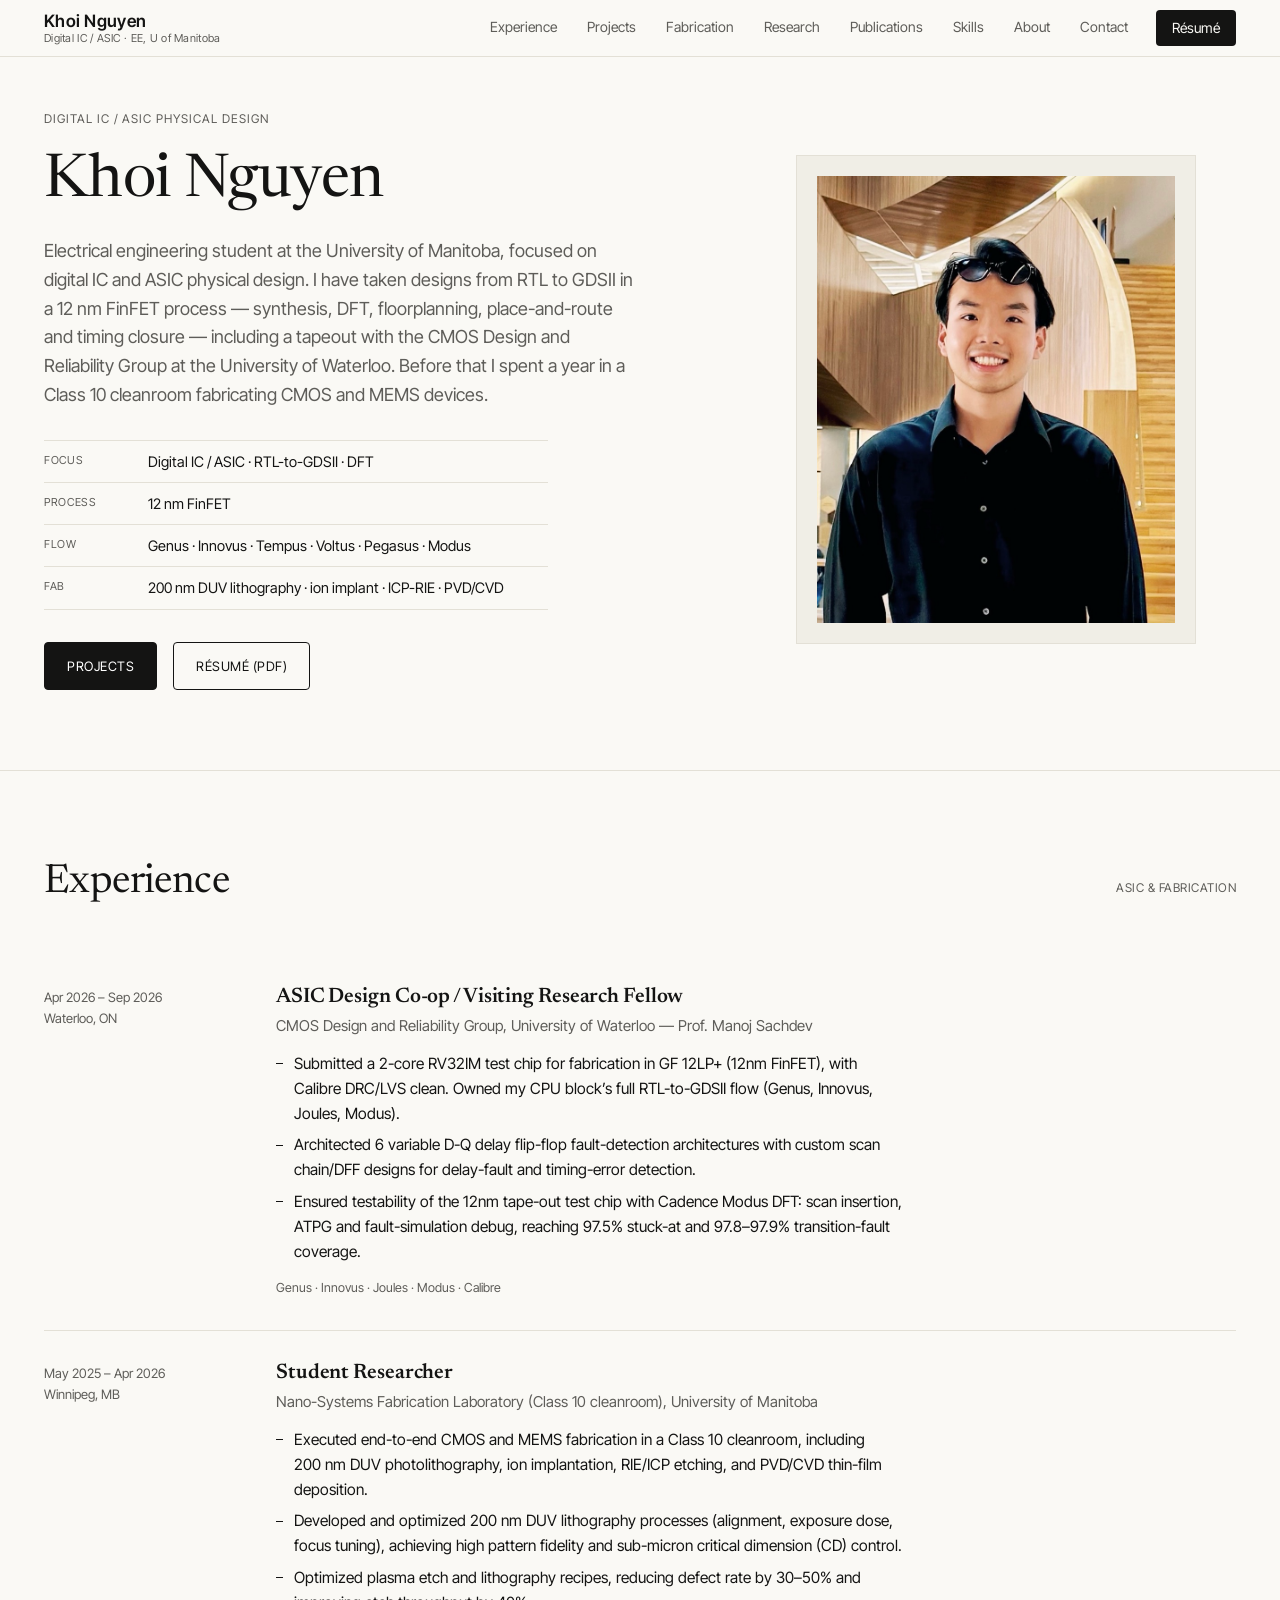
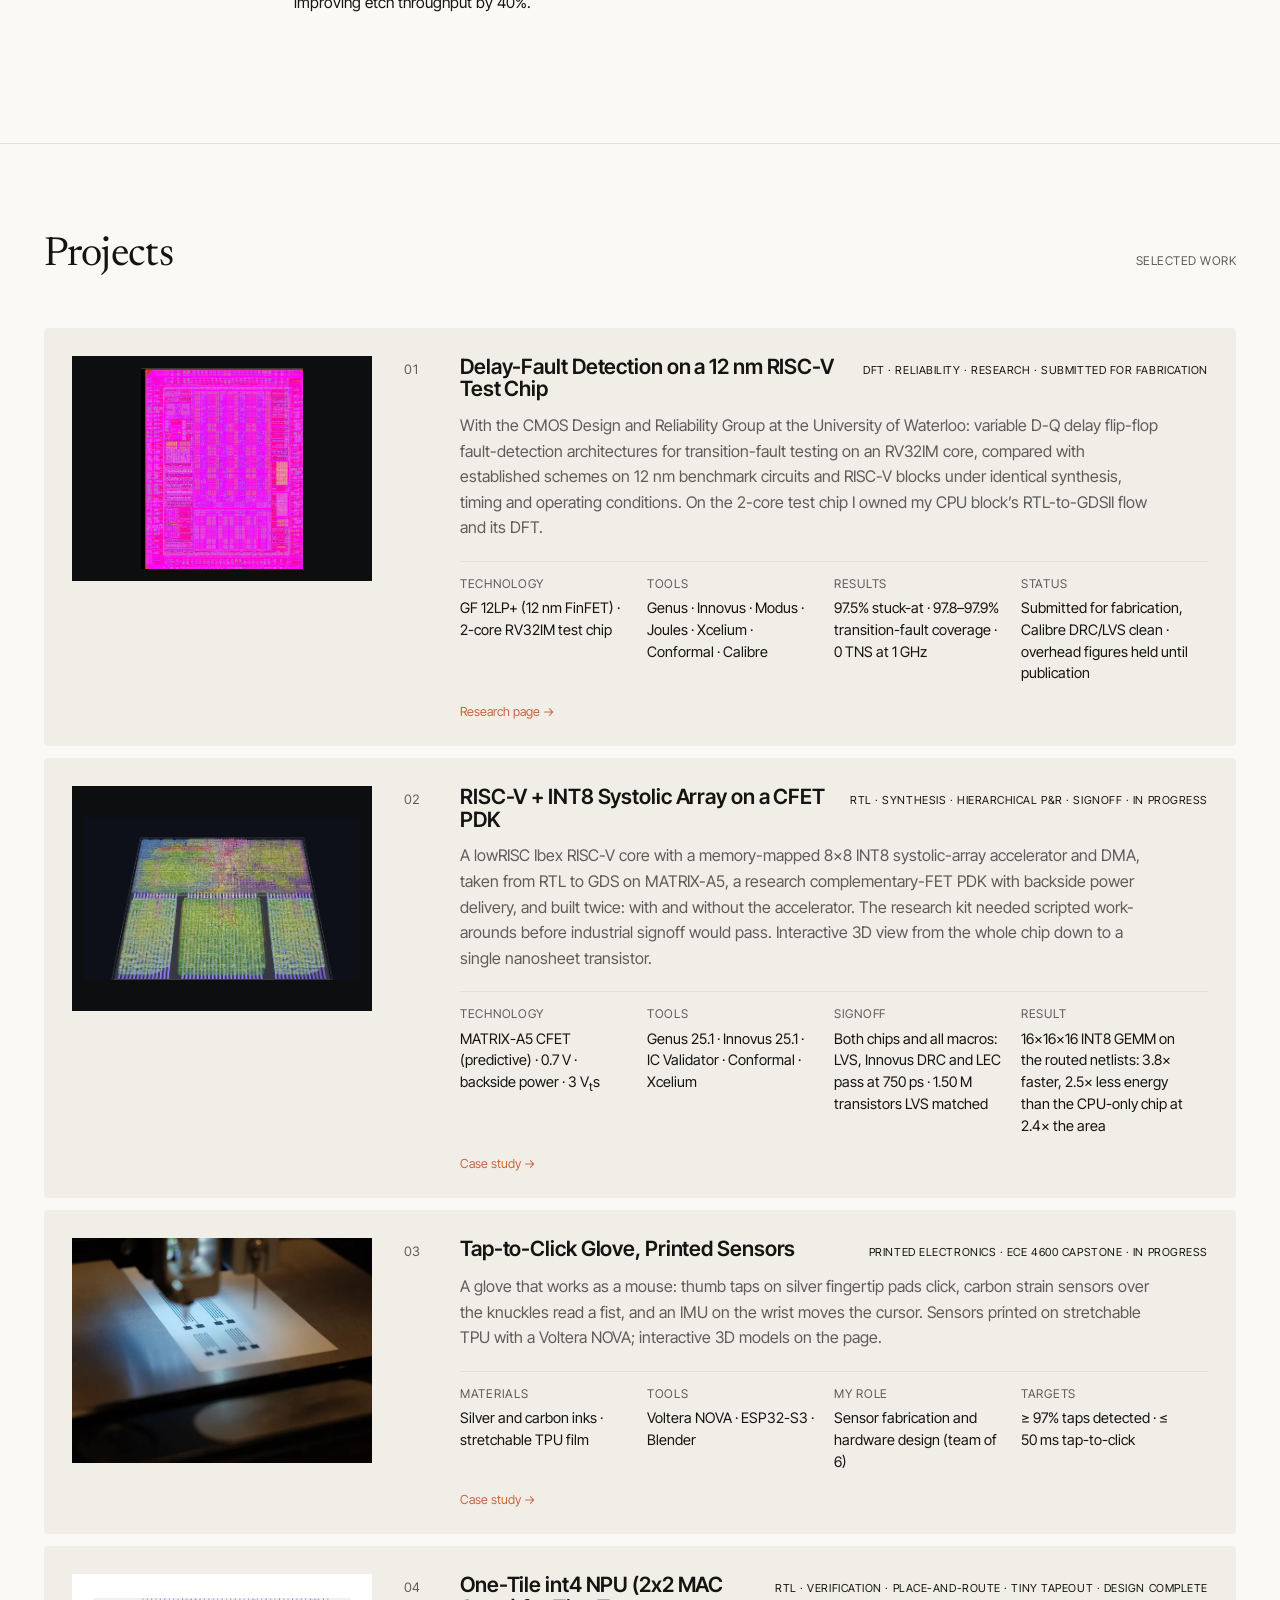
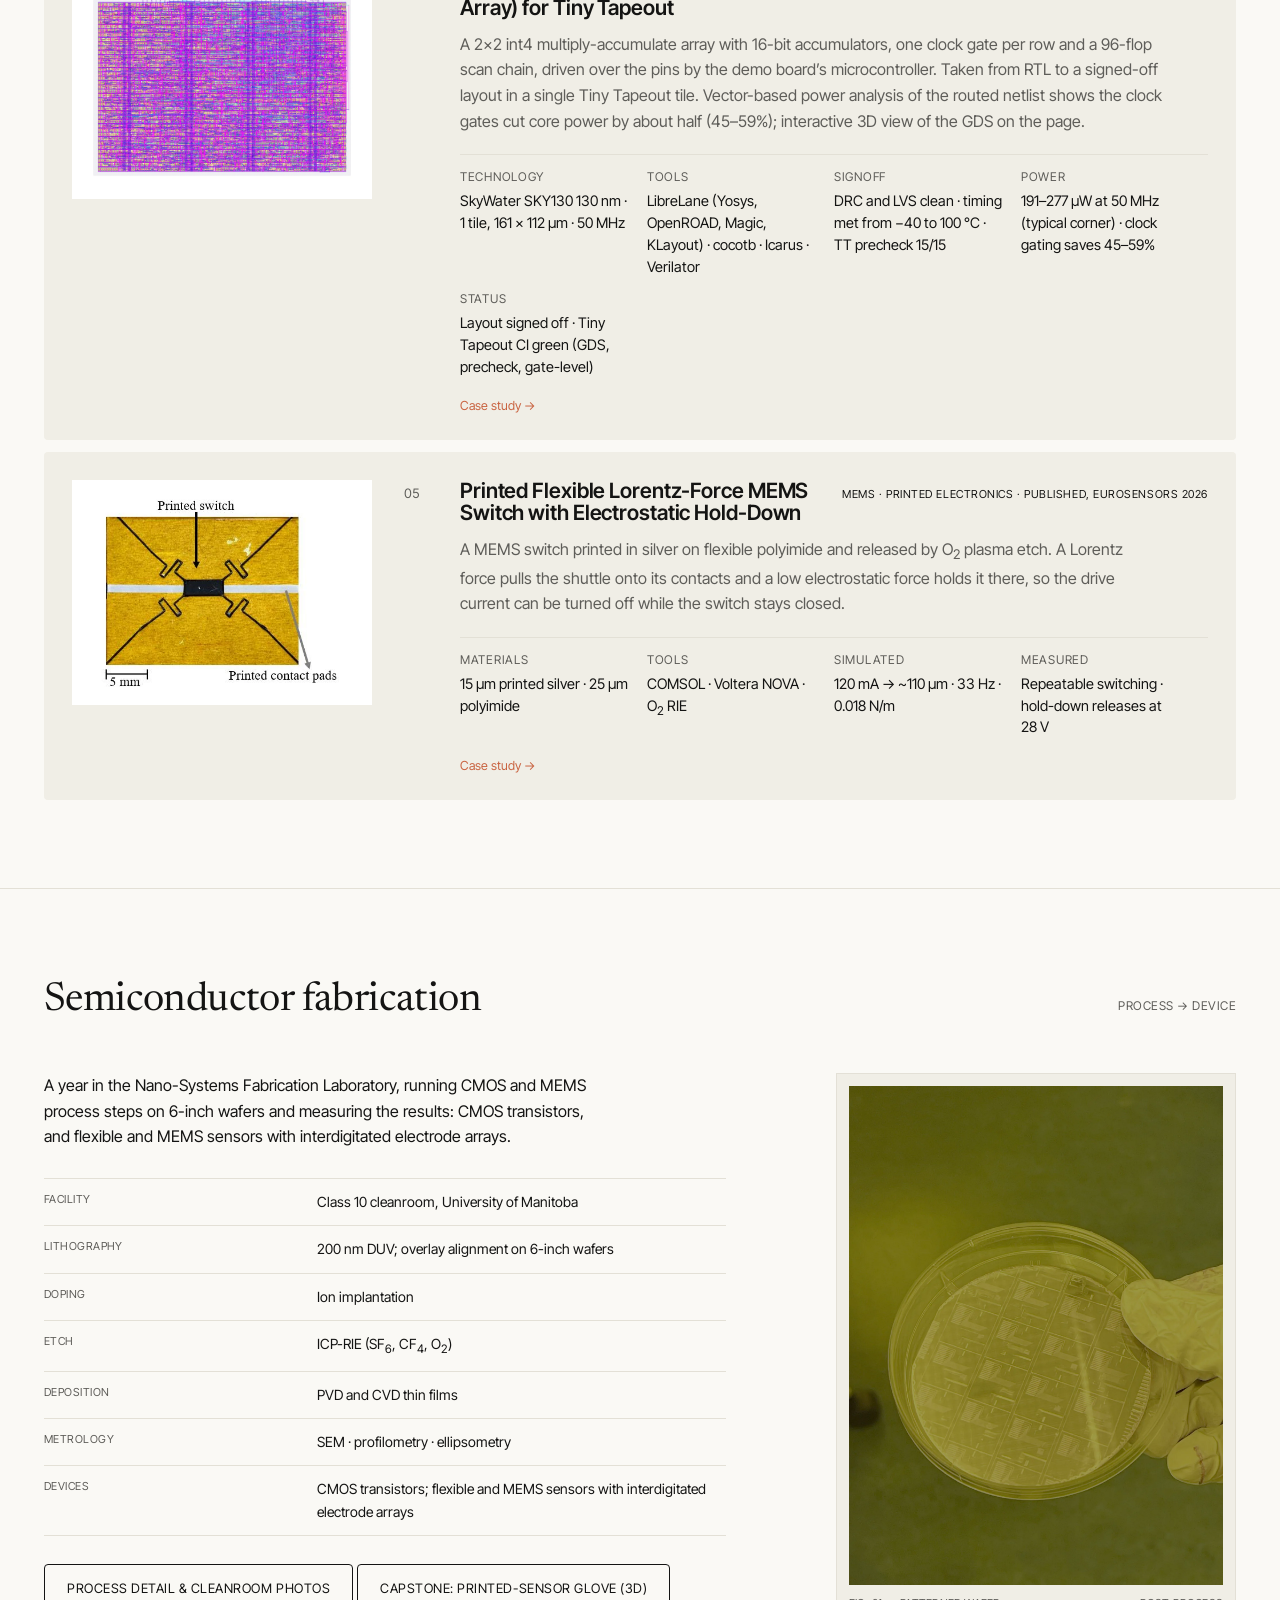
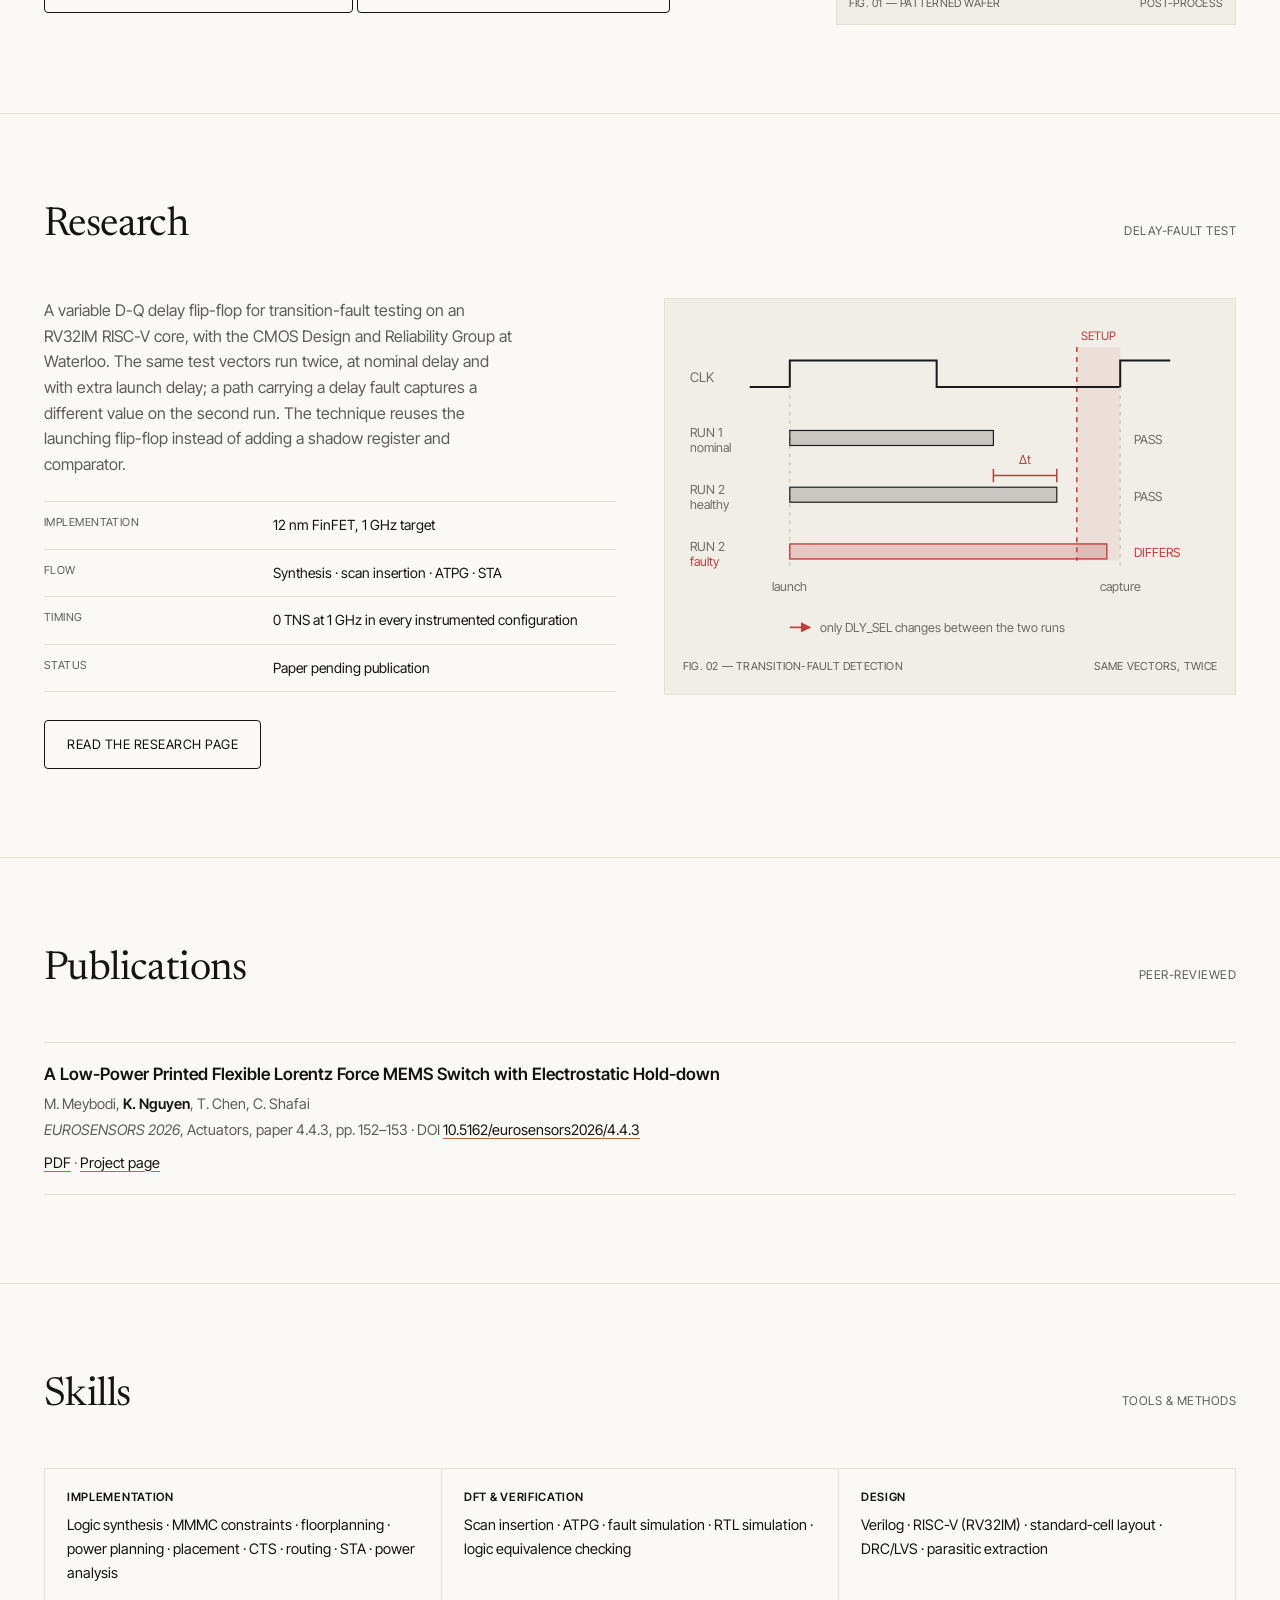
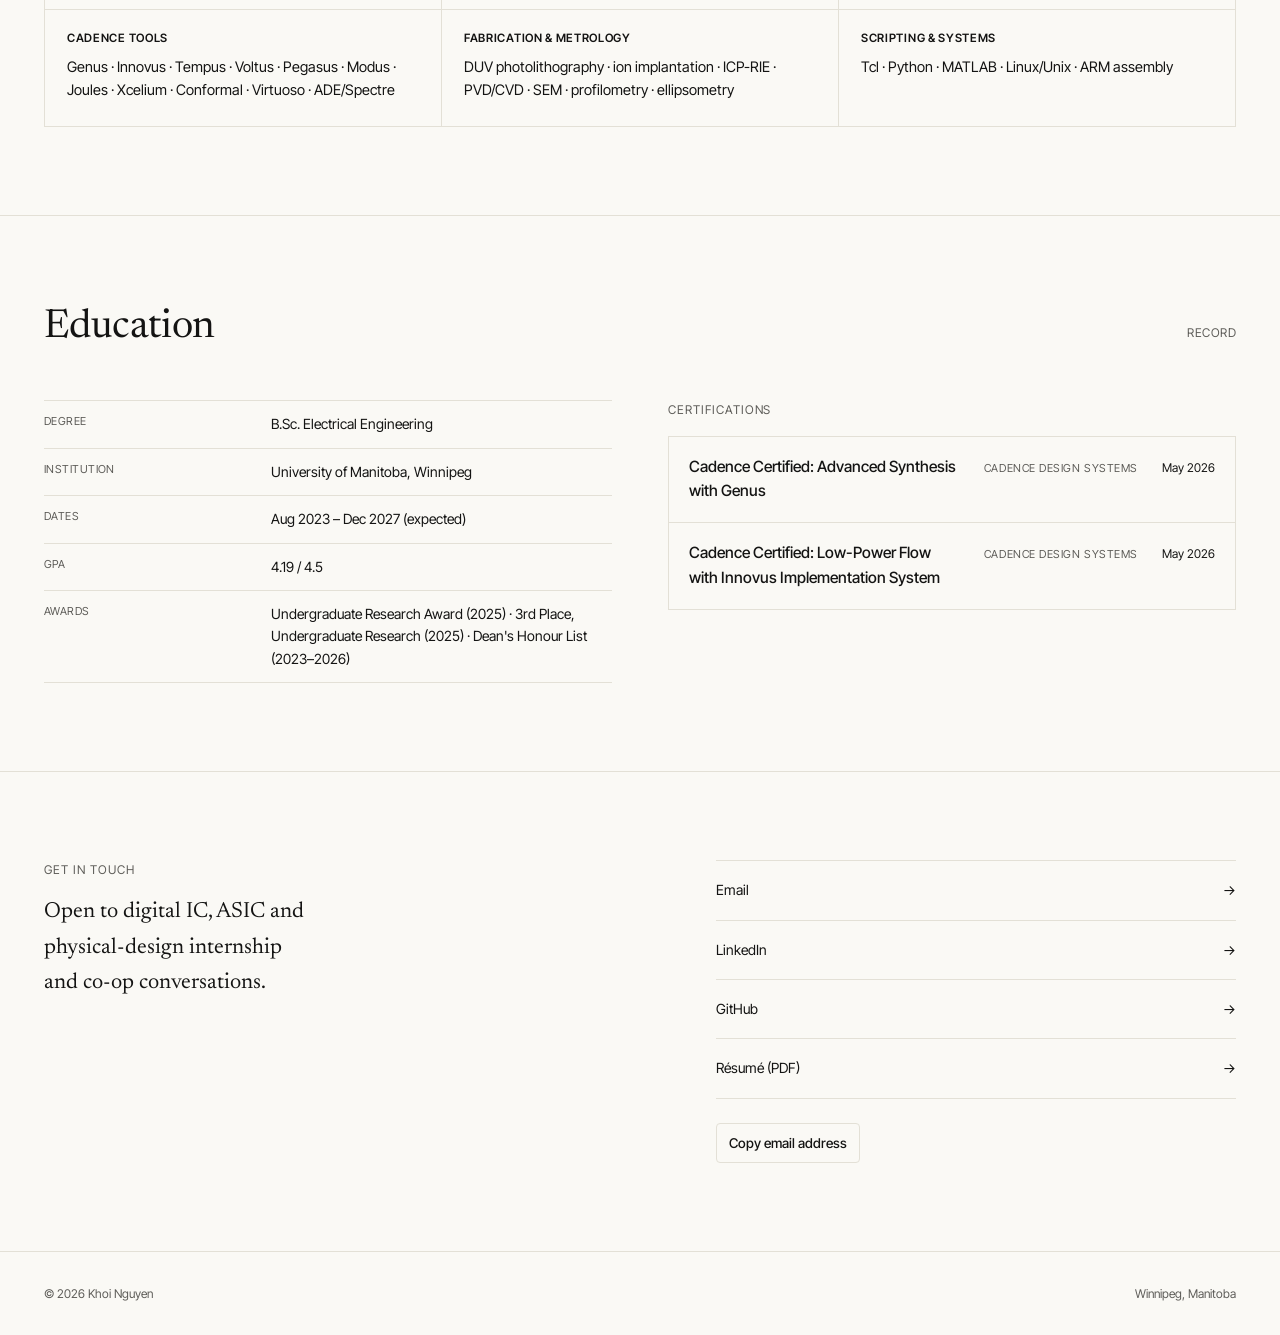
==== commit ac1182c3: "Add V2 interaction details to the current layout - Project cards rise in once as they scroll into vi" ====
--- a/index.html
+++ b/index.html
@@ -32,7 +32,7 @@
 <link rel="preconnect" href="https://fonts.googleapis.com" />
 <link rel="preconnect" href="https://fonts.gstatic.com" crossorigin />
 <link href="https://fonts.googleapis.com/css2?family=Newsreader:opsz,wght@6..72,300;6..72,400;6..72,500&family=Inter+Tight:wght@400;500;600&family=IBM+Plex+Mono:wght@400;600&display=swap" rel="stylesheet" />
-<link rel="stylesheet" href="css/style.css?v=20261125b" />
+<link rel="stylesheet" href="css/style.css?v=20261125c" />
 </head>
 <body>
 <a class="skip-link" href="#main">Skip to content</a>
@@ -491,6 +491,7 @@
           <li><a href="https://github.com/AKLN0401" target="_blank" rel="noopener">GitHub<span class="contact-arrow">&rarr;</span></a></li>
           <li><a href="assets/khoi-nguyen-cv.pdf">Résumé (PDF)<span class="contact-arrow">&rarr;</span></a></li>
         </ul>
+          <p class="contact-copy"><button type="button" class="copy-email" data-email="anhkhoi_2005@icloud.com">Copy email address</button> <span class="copy-status" role="status" aria-live="polite"></span></p>
       </div>
     </div>
   </section>
--- a/css/style.css
+++ b/css/style.css
@@ -1643,3 +1643,55 @@
 @media (prefers-reduced-motion: reduce) {
   .proj-media img { transition: none; }
 }
+
+/* ------------------------------------------------------------
+   Interaction details
+   ------------------------------------------------------------ */
+
+/* Project cards: title underline on hover, one-time rise as they enter */
+.proj-head h3 {
+  text-decoration: underline;
+  text-decoration-color: transparent;
+  text-decoration-thickness: 1px;
+  text-underline-offset: 4px;
+  transition: text-decoration-color 160ms ease;
+}
+.proj:hover .proj-head h3,
+.proj:focus-visible .proj-head h3 { text-decoration-color: var(--clay); }
+@media (prefers-reduced-motion: no-preference) {
+  .proj { transition: background 120ms ease, opacity 600ms cubic-bezier(0.52, 0.16, 0.24, 1), transform 600ms cubic-bezier(0.52, 0.16, 0.24, 1); }
+  .proj.is-pending { opacity: 0; transform: translateY(16px); }
+}
+
+/* Press feedback on buttons */
+.btn:active, .nav-list a.nav-cv:active { transform: scale(0.97); transition-duration: 60ms; }
+
+/* Copy email (contact section) */
+.contact-copy { display: flex; align-items: center; gap: 12px; flex-wrap: wrap; margin-top: 16px; }
+.copy-email {
+  font: 500 13.5px var(--font-body); color: var(--ink); background: transparent; cursor: pointer;
+  border: 1px solid var(--line); border-radius: 4px; padding: 8px 12px; min-height: 40px;
+  transition: border-color 120ms ease, transform 60ms ease;
+}
+.copy-email:hover { border-color: var(--ink); }
+.copy-email:active { transform: scale(0.97); }
+.copy-status { font-family: var(--font-mono); font-size: 12px; color: var(--muted); }
+
+/* Contents bar on long case studies (built by js/main.js) */
+.toc { position: sticky; top: var(--toc-top, 56px); z-index: 90; background: var(--paper); border-bottom: 1px solid var(--line); }
+.toc ol { list-style: none; margin: 0; padding: 0; display: flex; gap: 22px; overflow-x: auto; scrollbar-width: none; }
+.toc ol::-webkit-scrollbar { display: none; }
+.toc li { flex: none; }
+.toc a {
+  display: block; padding: 12px 0 10px; white-space: nowrap; text-decoration: none;
+  font-size: 13.5px; color: var(--muted); border-bottom: 2px solid transparent;
+  transition: color 120ms ease, border-color 120ms ease;
+}
+.toc a:hover { color: var(--ink); }
+.toc a[aria-current="true"] { color: var(--ink); border-bottom-color: var(--clay); }
+html.has-toc { scroll-padding-top: calc(var(--toc-top, 56px) + 60px); }
+
+@media (prefers-reduced-motion: reduce) {
+  .proj.is-pending { opacity: 1; transform: none; }
+}
+@media (min-width: 1025px) { .contact-grid .contact-copy { grid-column: 2; margin-top: -24px; } }
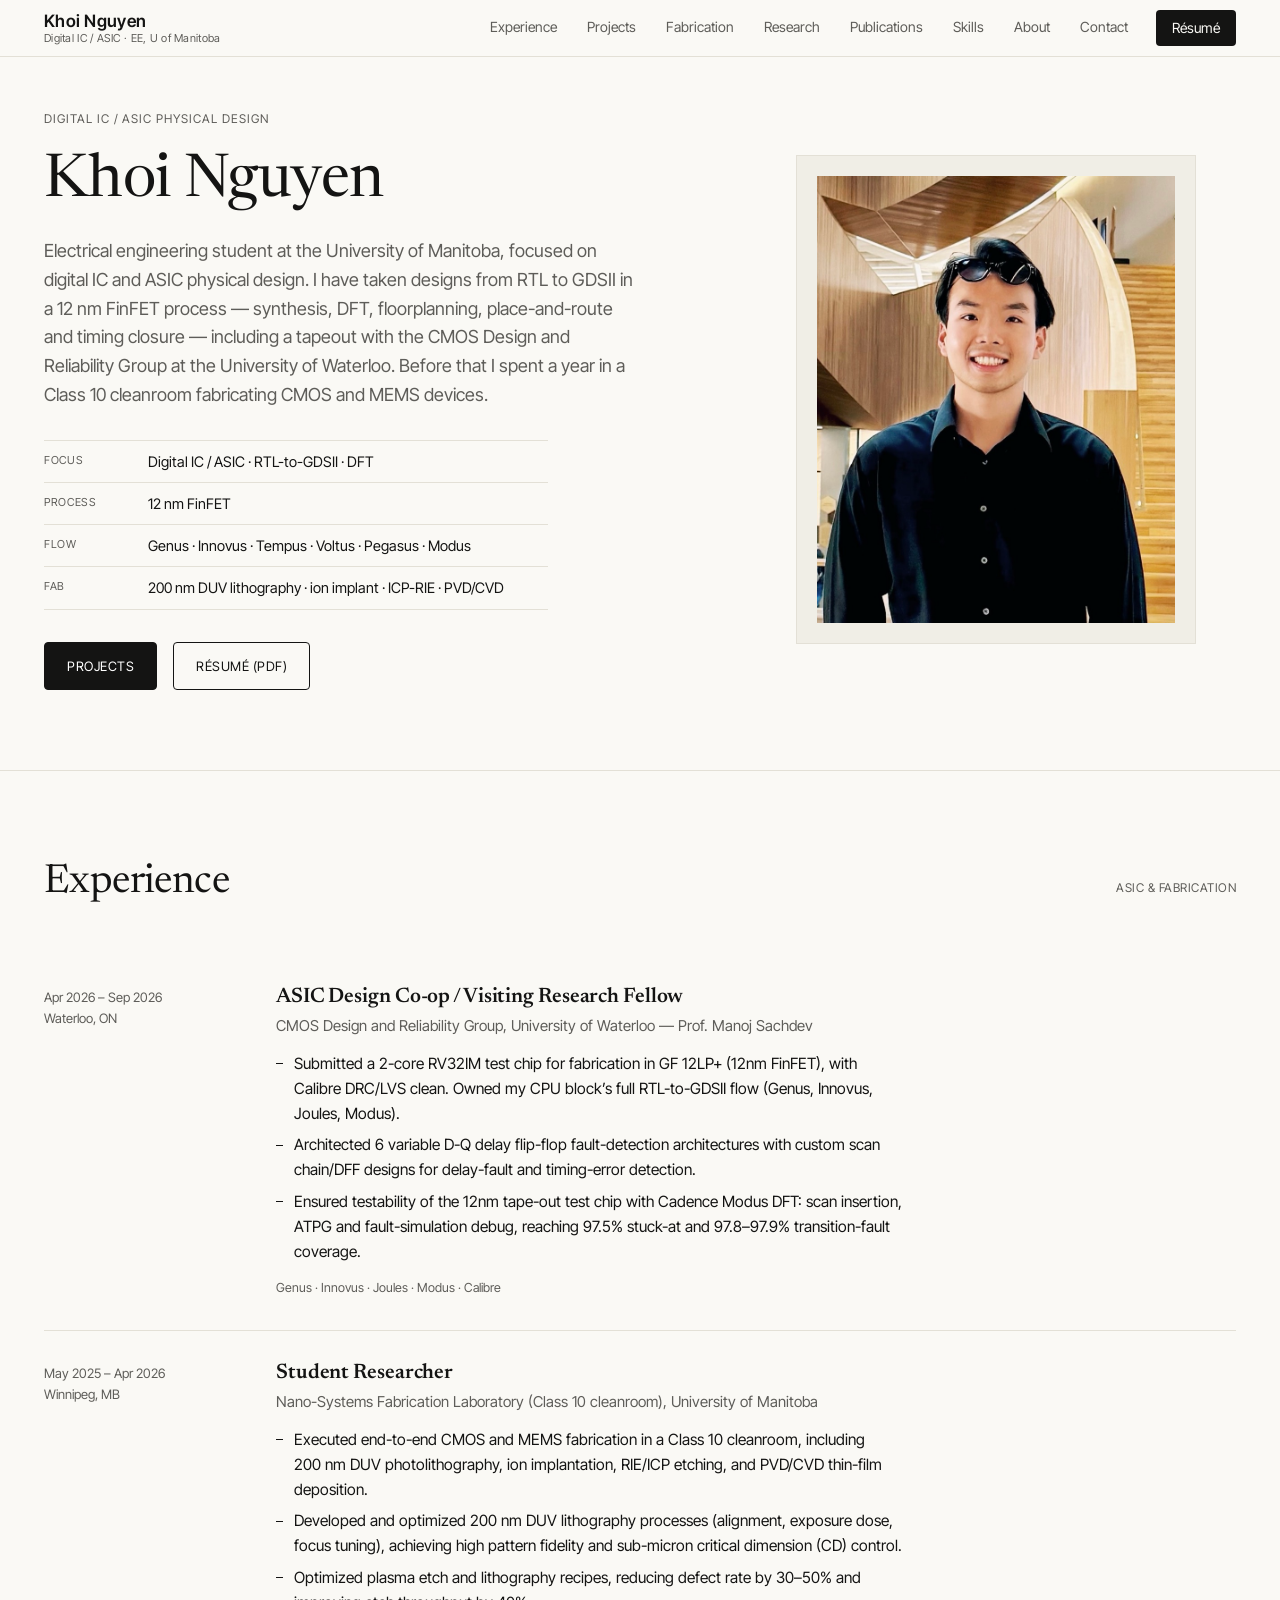
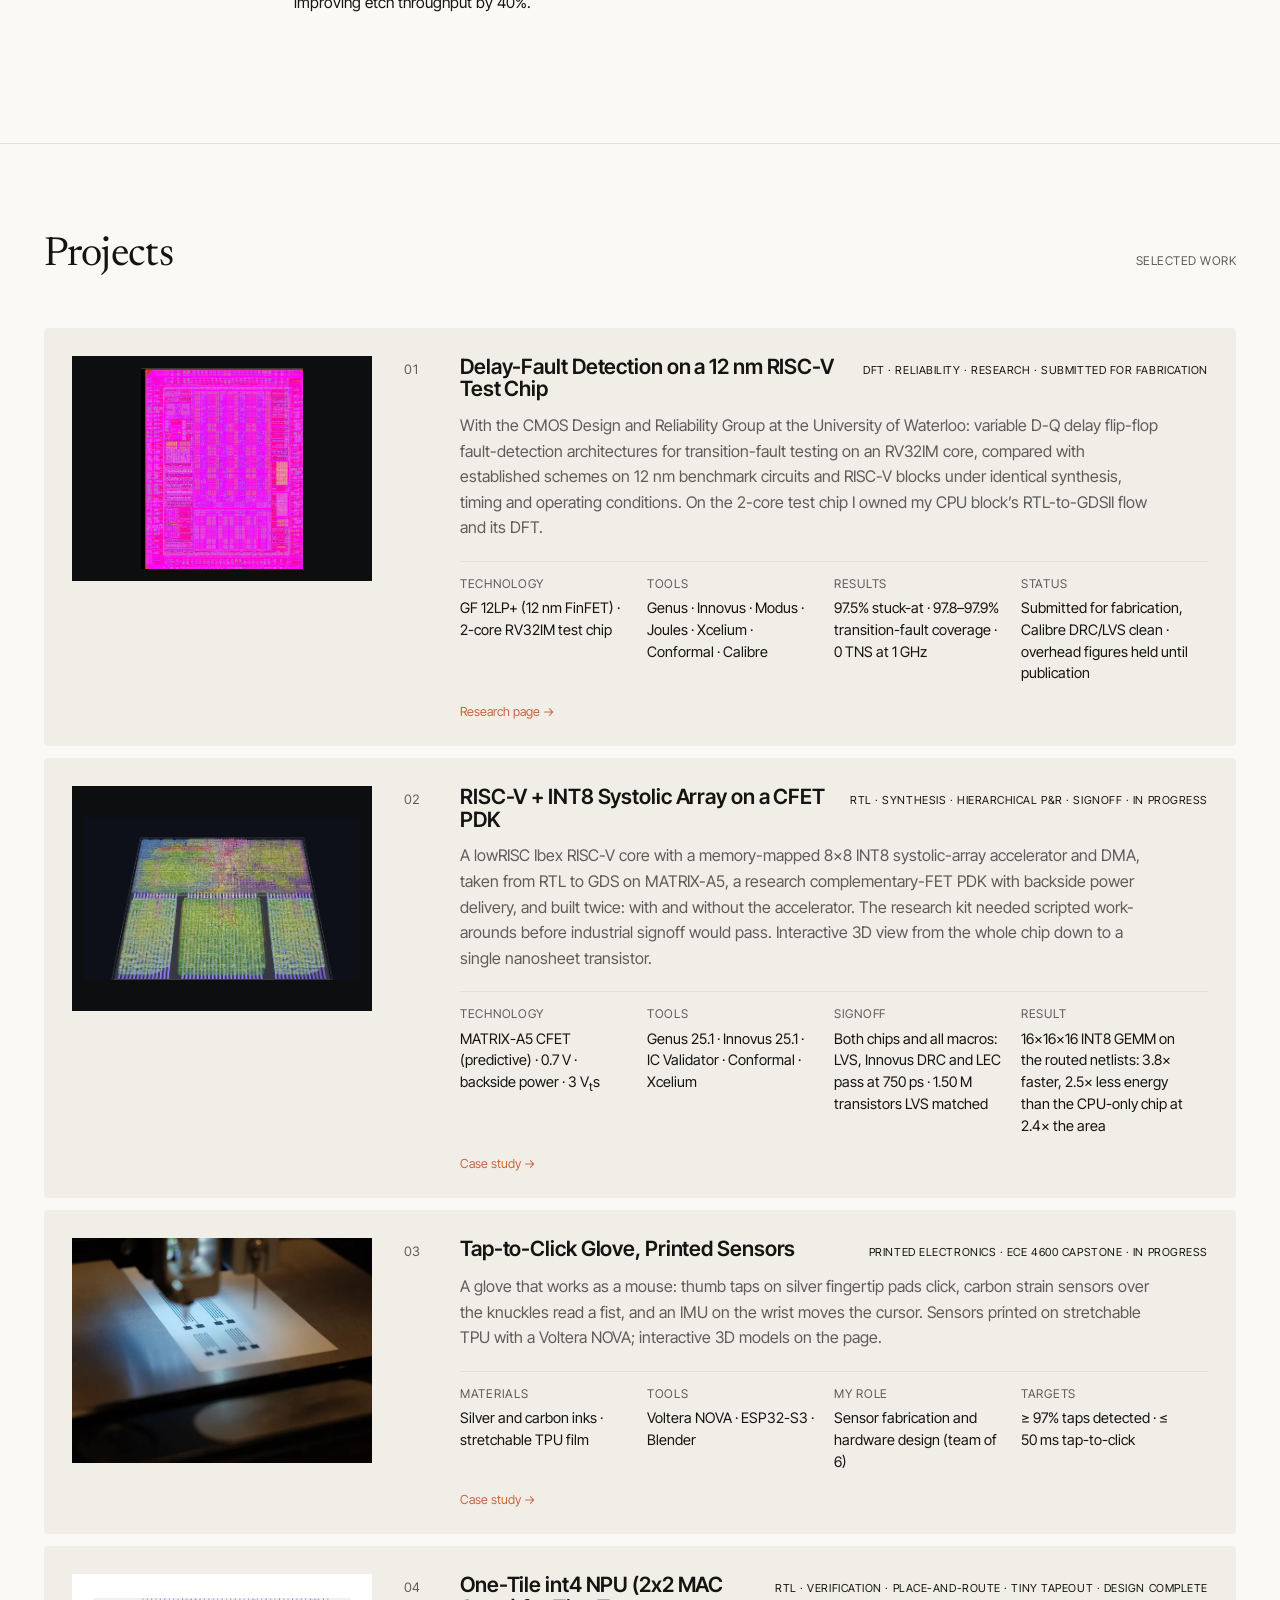
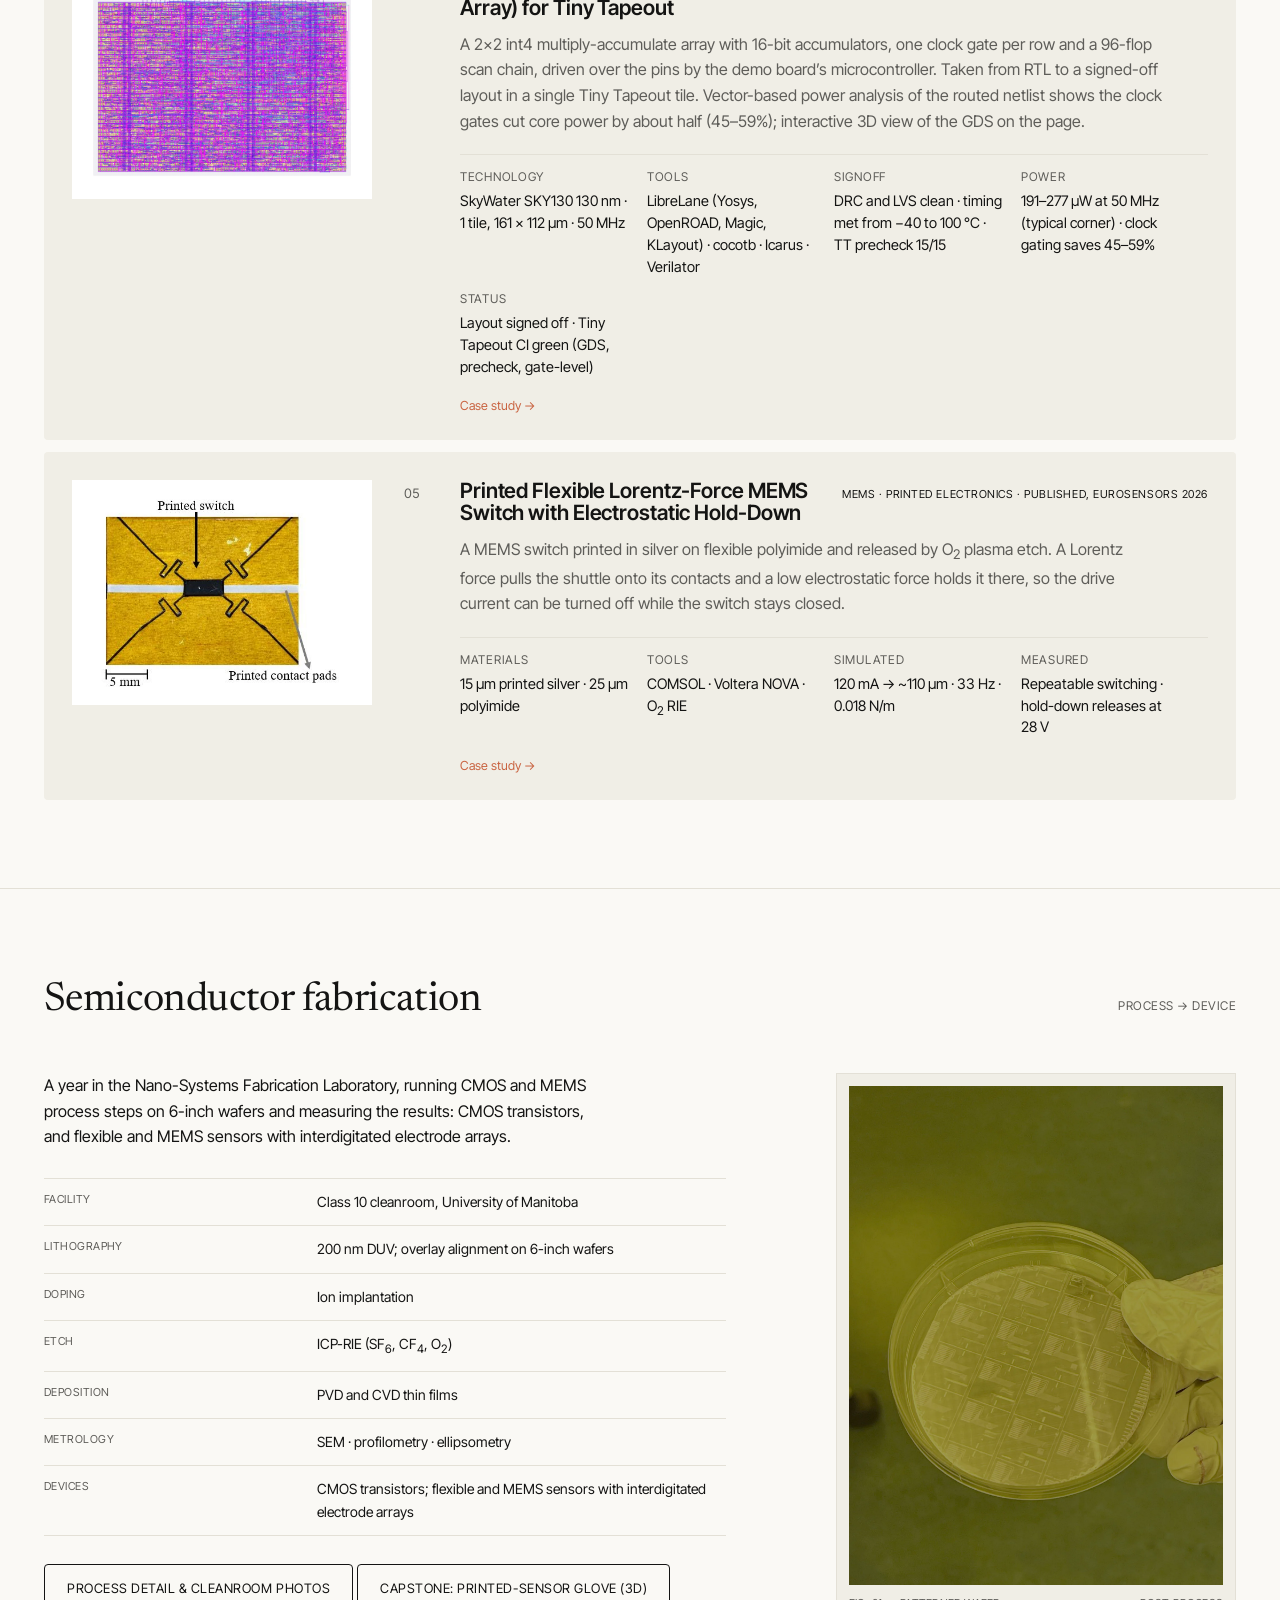
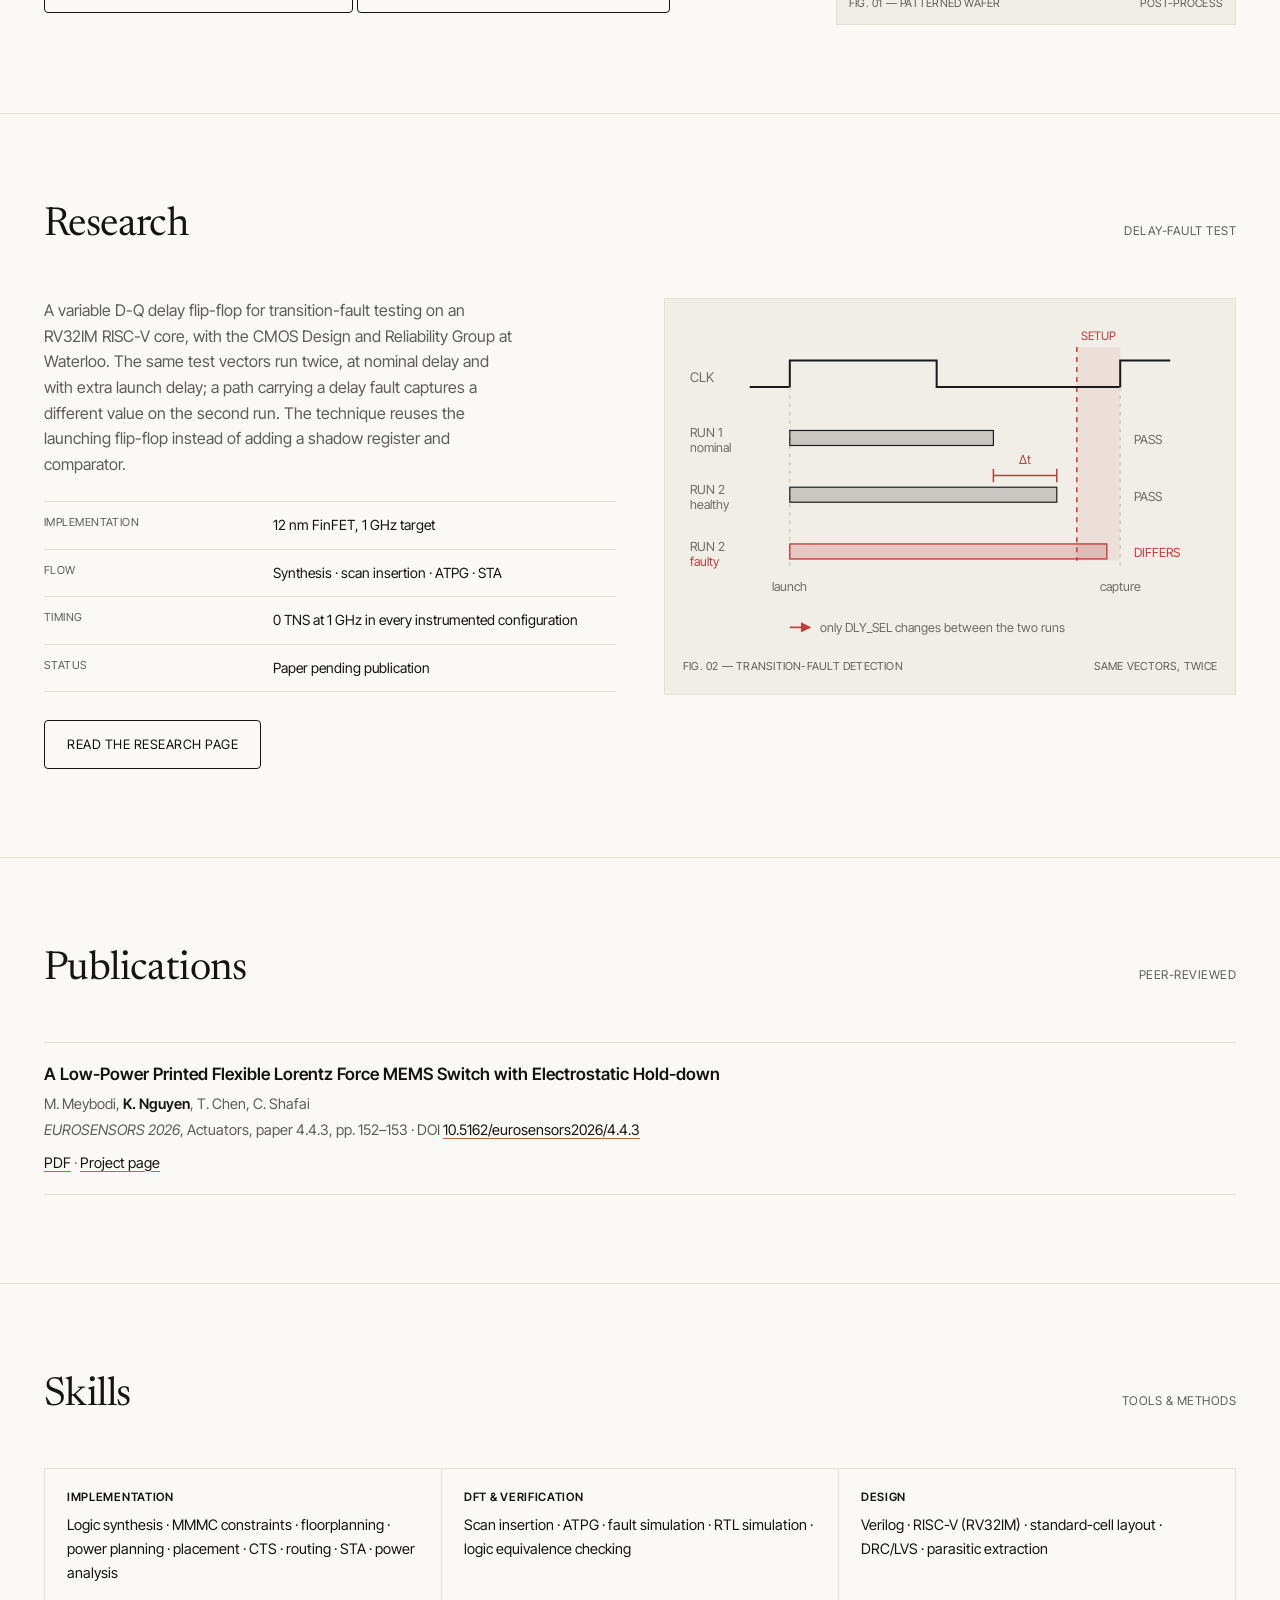
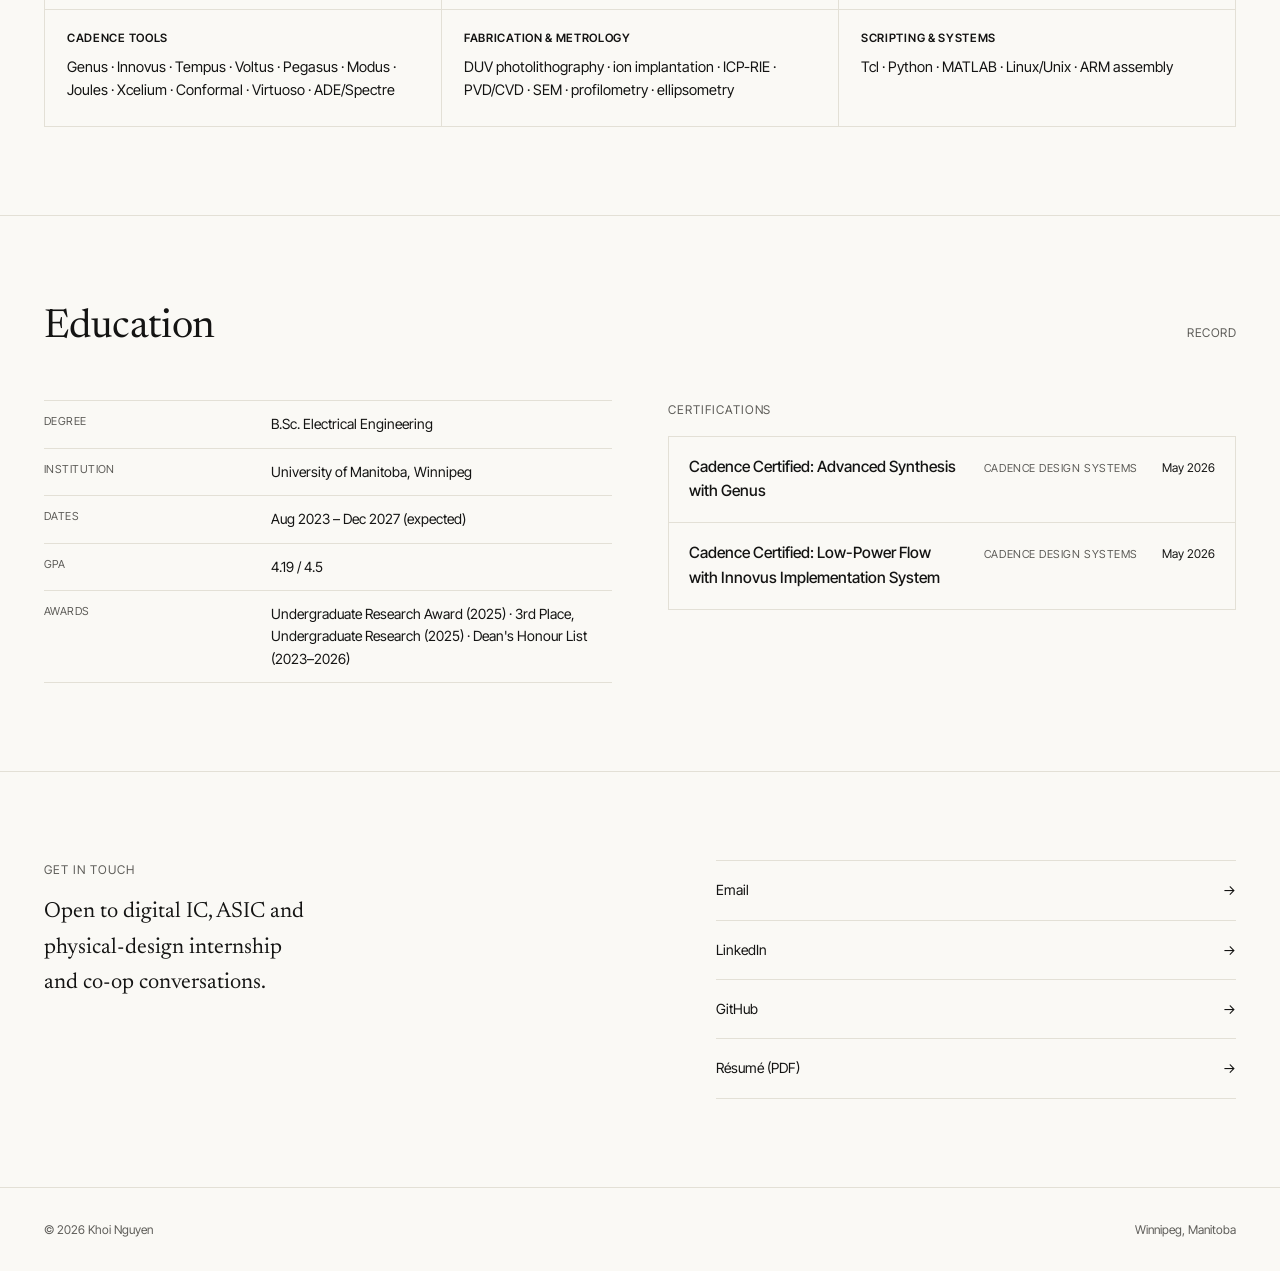
==== commit 4644f350: "Remove the interaction effects; keep the live layout" ====
--- a/index.html
+++ b/index.html
@@ -32,7 +32,7 @@
 <link rel="preconnect" href="https://fonts.googleapis.com" />
 <link rel="preconnect" href="https://fonts.gstatic.com" crossorigin />
 <link href="https://fonts.googleapis.com/css2?family=Newsreader:opsz,wght@6..72,300;6..72,400;6..72,500&family=Inter+Tight:wght@400;500;600&family=IBM+Plex+Mono:wght@400;600&display=swap" rel="stylesheet" />
-<link rel="stylesheet" href="css/style.css?v=20261125c" />
+<link rel="stylesheet" href="css/style.css?v=20261125b" />
 </head>
 <body>
 <a class="skip-link" href="#main">Skip to content</a>
@@ -491,7 +491,6 @@
           <li><a href="https://github.com/AKLN0401" target="_blank" rel="noopener">GitHub<span class="contact-arrow">&rarr;</span></a></li>
           <li><a href="assets/khoi-nguyen-cv.pdf">Résumé (PDF)<span class="contact-arrow">&rarr;</span></a></li>
         </ul>
-          <p class="contact-copy"><button type="button" class="copy-email" data-email="anhkhoi_2005@icloud.com">Copy email address</button> <span class="copy-status" role="status" aria-live="polite"></span></p>
       </div>
     </div>
   </section>
--- a/css/style.css
+++ b/css/style.css
@@ -1643,55 +1643,3 @@
 @media (prefers-reduced-motion: reduce) {
   .proj-media img { transition: none; }
 }
-
-/* ------------------------------------------------------------
-   Interaction details
-   ------------------------------------------------------------ */
-
-/* Project cards: title underline on hover, one-time rise as they enter */
-.proj-head h3 {
-  text-decoration: underline;
-  text-decoration-color: transparent;
-  text-decoration-thickness: 1px;
-  text-underline-offset: 4px;
-  transition: text-decoration-color 160ms ease;
-}
-.proj:hover .proj-head h3,
-.proj:focus-visible .proj-head h3 { text-decoration-color: var(--clay); }
-@media (prefers-reduced-motion: no-preference) {
-  .proj { transition: background 120ms ease, opacity 600ms cubic-bezier(0.52, 0.16, 0.24, 1), transform 600ms cubic-bezier(0.52, 0.16, 0.24, 1); }
-  .proj.is-pending { opacity: 0; transform: translateY(16px); }
-}
-
-/* Press feedback on buttons */
-.btn:active, .nav-list a.nav-cv:active { transform: scale(0.97); transition-duration: 60ms; }
-
-/* Copy email (contact section) */
-.contact-copy { display: flex; align-items: center; gap: 12px; flex-wrap: wrap; margin-top: 16px; }
-.copy-email {
-  font: 500 13.5px var(--font-body); color: var(--ink); background: transparent; cursor: pointer;
-  border: 1px solid var(--line); border-radius: 4px; padding: 8px 12px; min-height: 40px;
-  transition: border-color 120ms ease, transform 60ms ease;
-}
-.copy-email:hover { border-color: var(--ink); }
-.copy-email:active { transform: scale(0.97); }
-.copy-status { font-family: var(--font-mono); font-size: 12px; color: var(--muted); }
-
-/* Contents bar on long case studies (built by js/main.js) */
-.toc { position: sticky; top: var(--toc-top, 56px); z-index: 90; background: var(--paper); border-bottom: 1px solid var(--line); }
-.toc ol { list-style: none; margin: 0; padding: 0; display: flex; gap: 22px; overflow-x: auto; scrollbar-width: none; }
-.toc ol::-webkit-scrollbar { display: none; }
-.toc li { flex: none; }
-.toc a {
-  display: block; padding: 12px 0 10px; white-space: nowrap; text-decoration: none;
-  font-size: 13.5px; color: var(--muted); border-bottom: 2px solid transparent;
-  transition: color 120ms ease, border-color 120ms ease;
-}
-.toc a:hover { color: var(--ink); }
-.toc a[aria-current="true"] { color: var(--ink); border-bottom-color: var(--clay); }
-html.has-toc { scroll-padding-top: calc(var(--toc-top, 56px) + 60px); }
-
-@media (prefers-reduced-motion: reduce) {
-  .proj.is-pending { opacity: 1; transform: none; }
-}
-@media (min-width: 1025px) { .contact-grid .contact-copy { grid-column: 2; margin-top: -24px; } }
